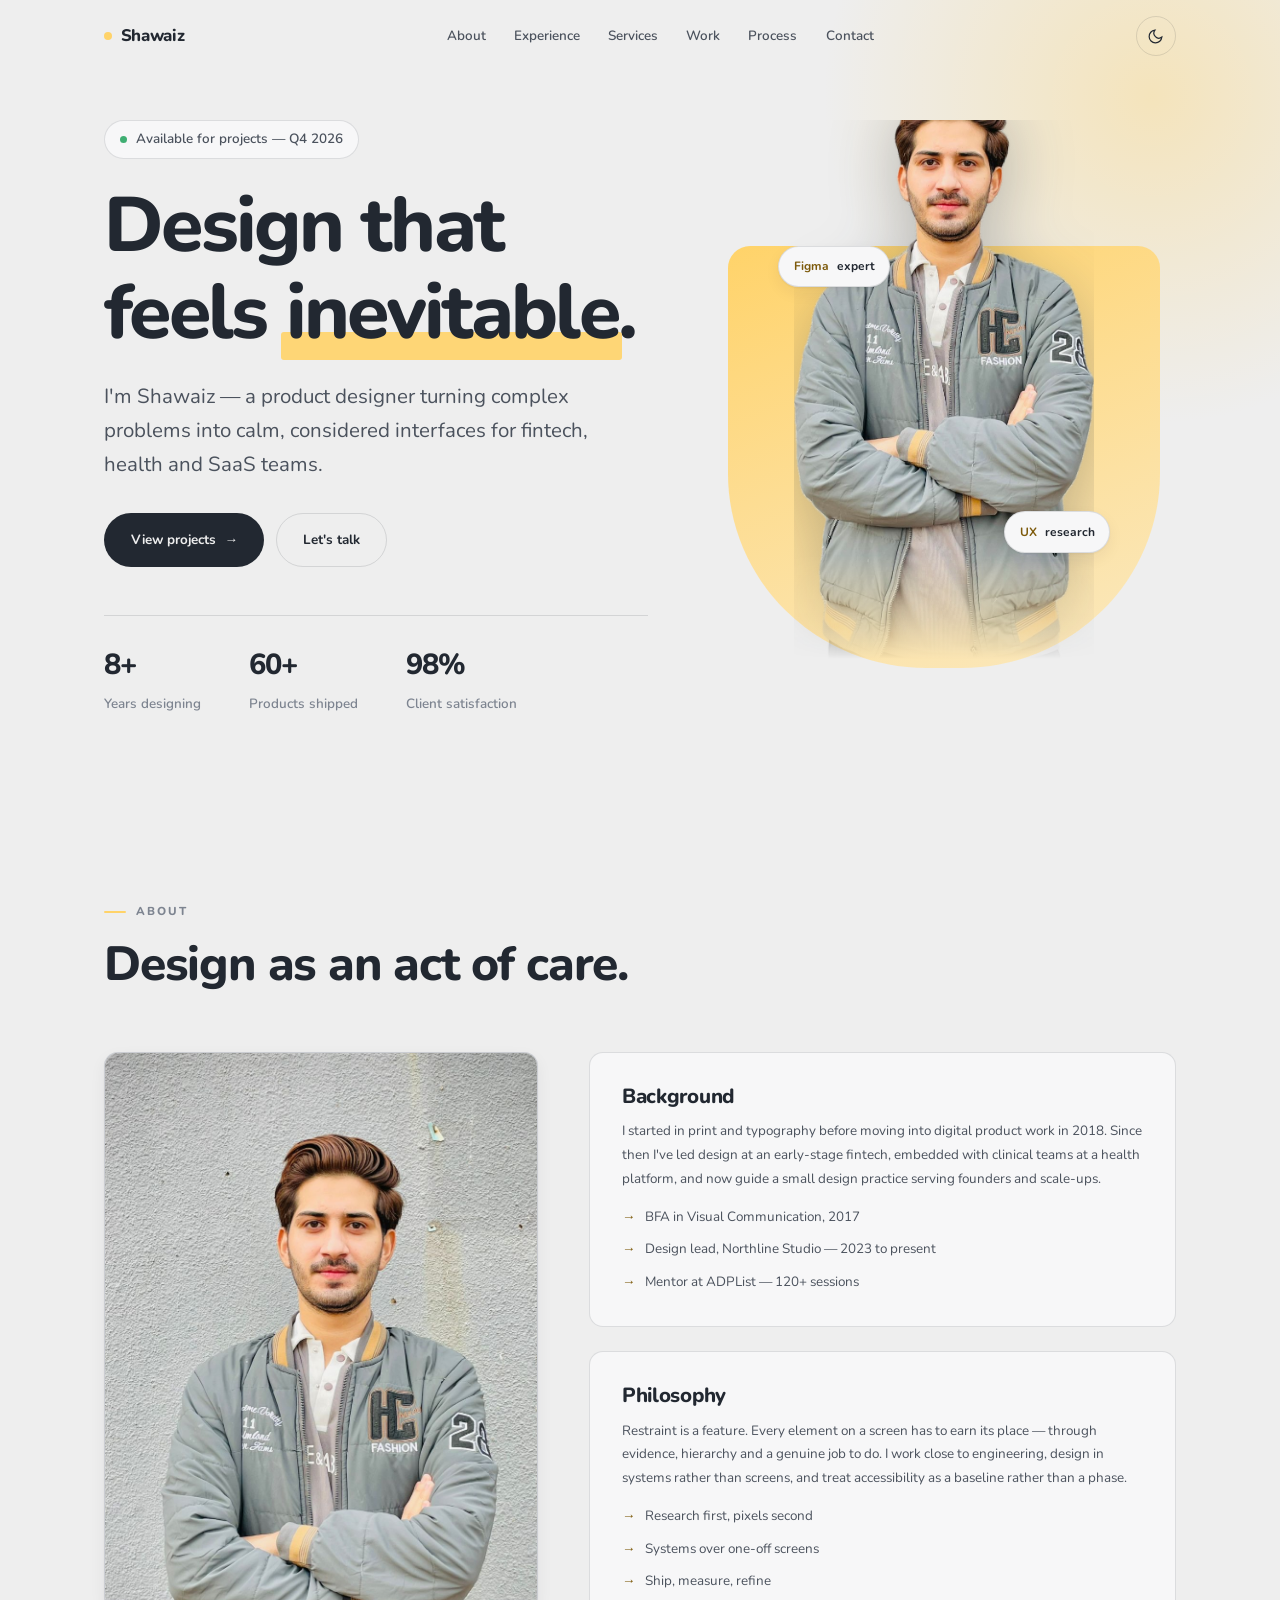
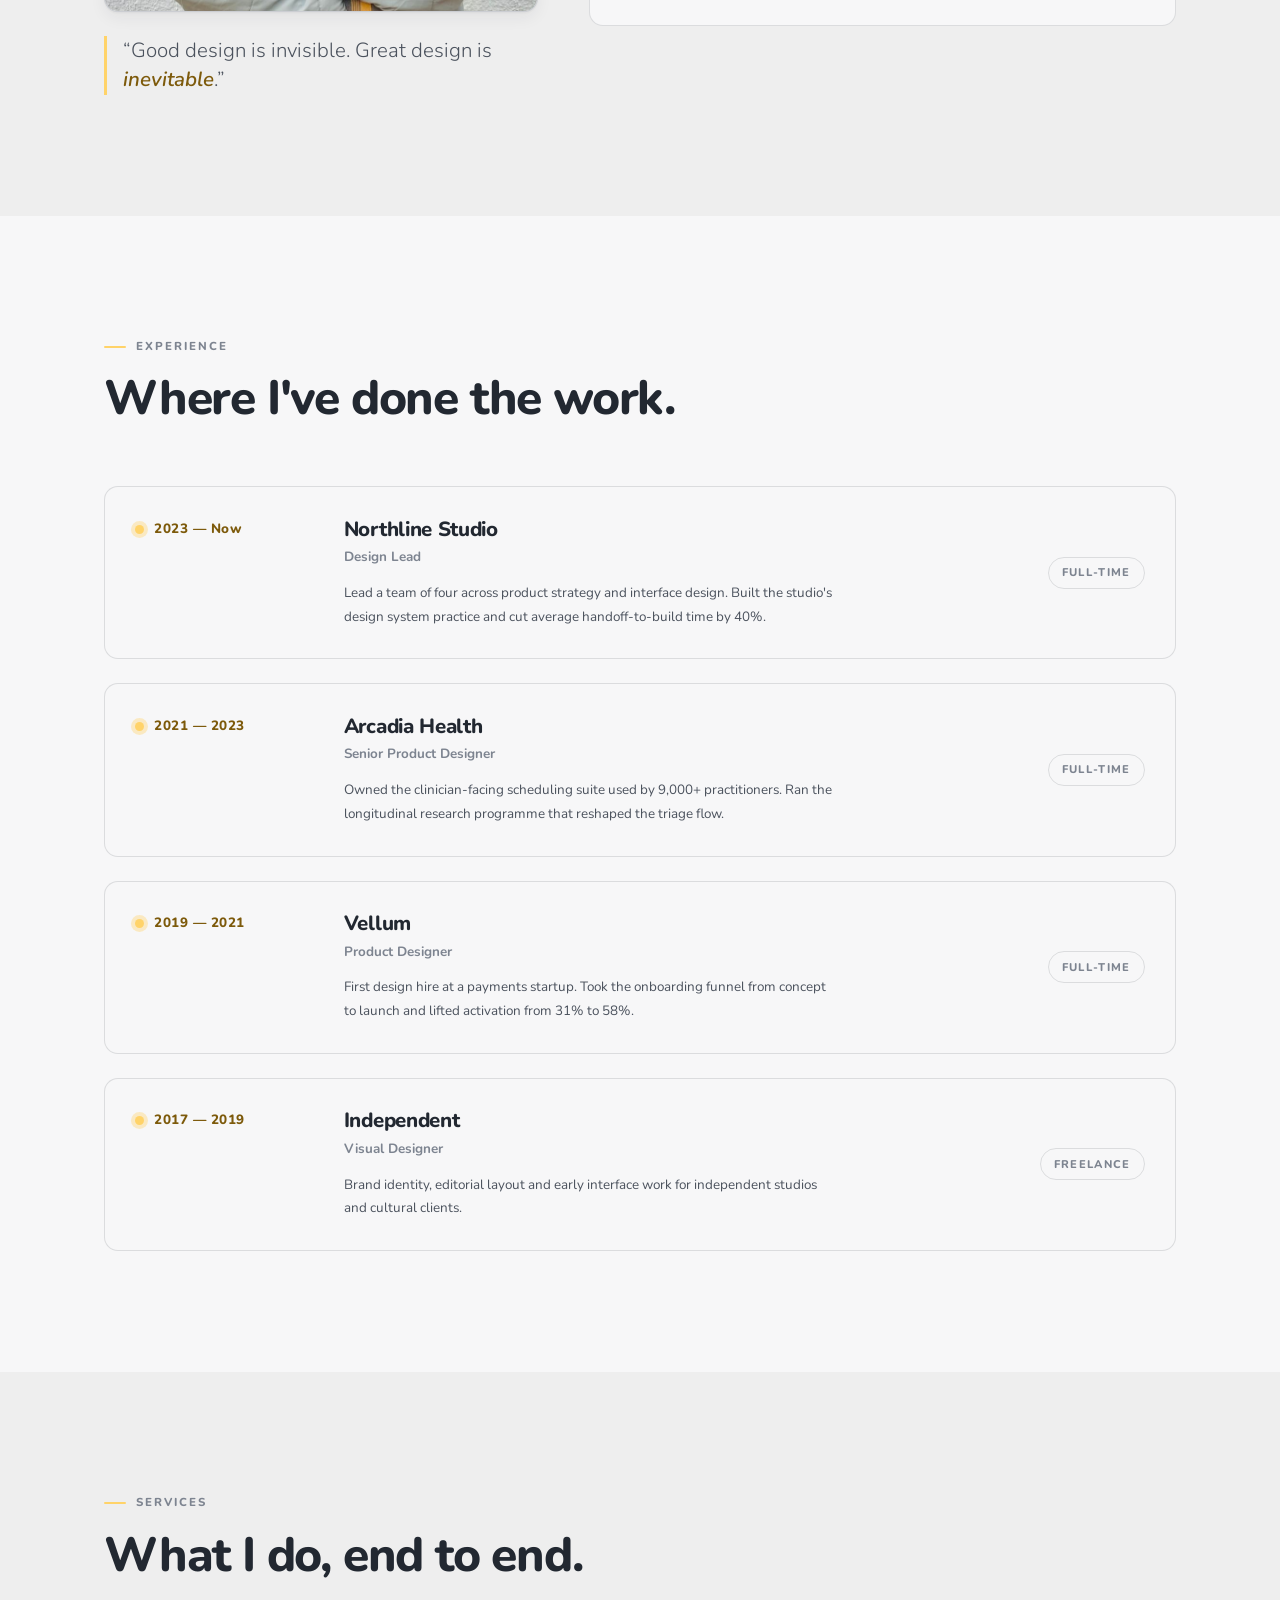
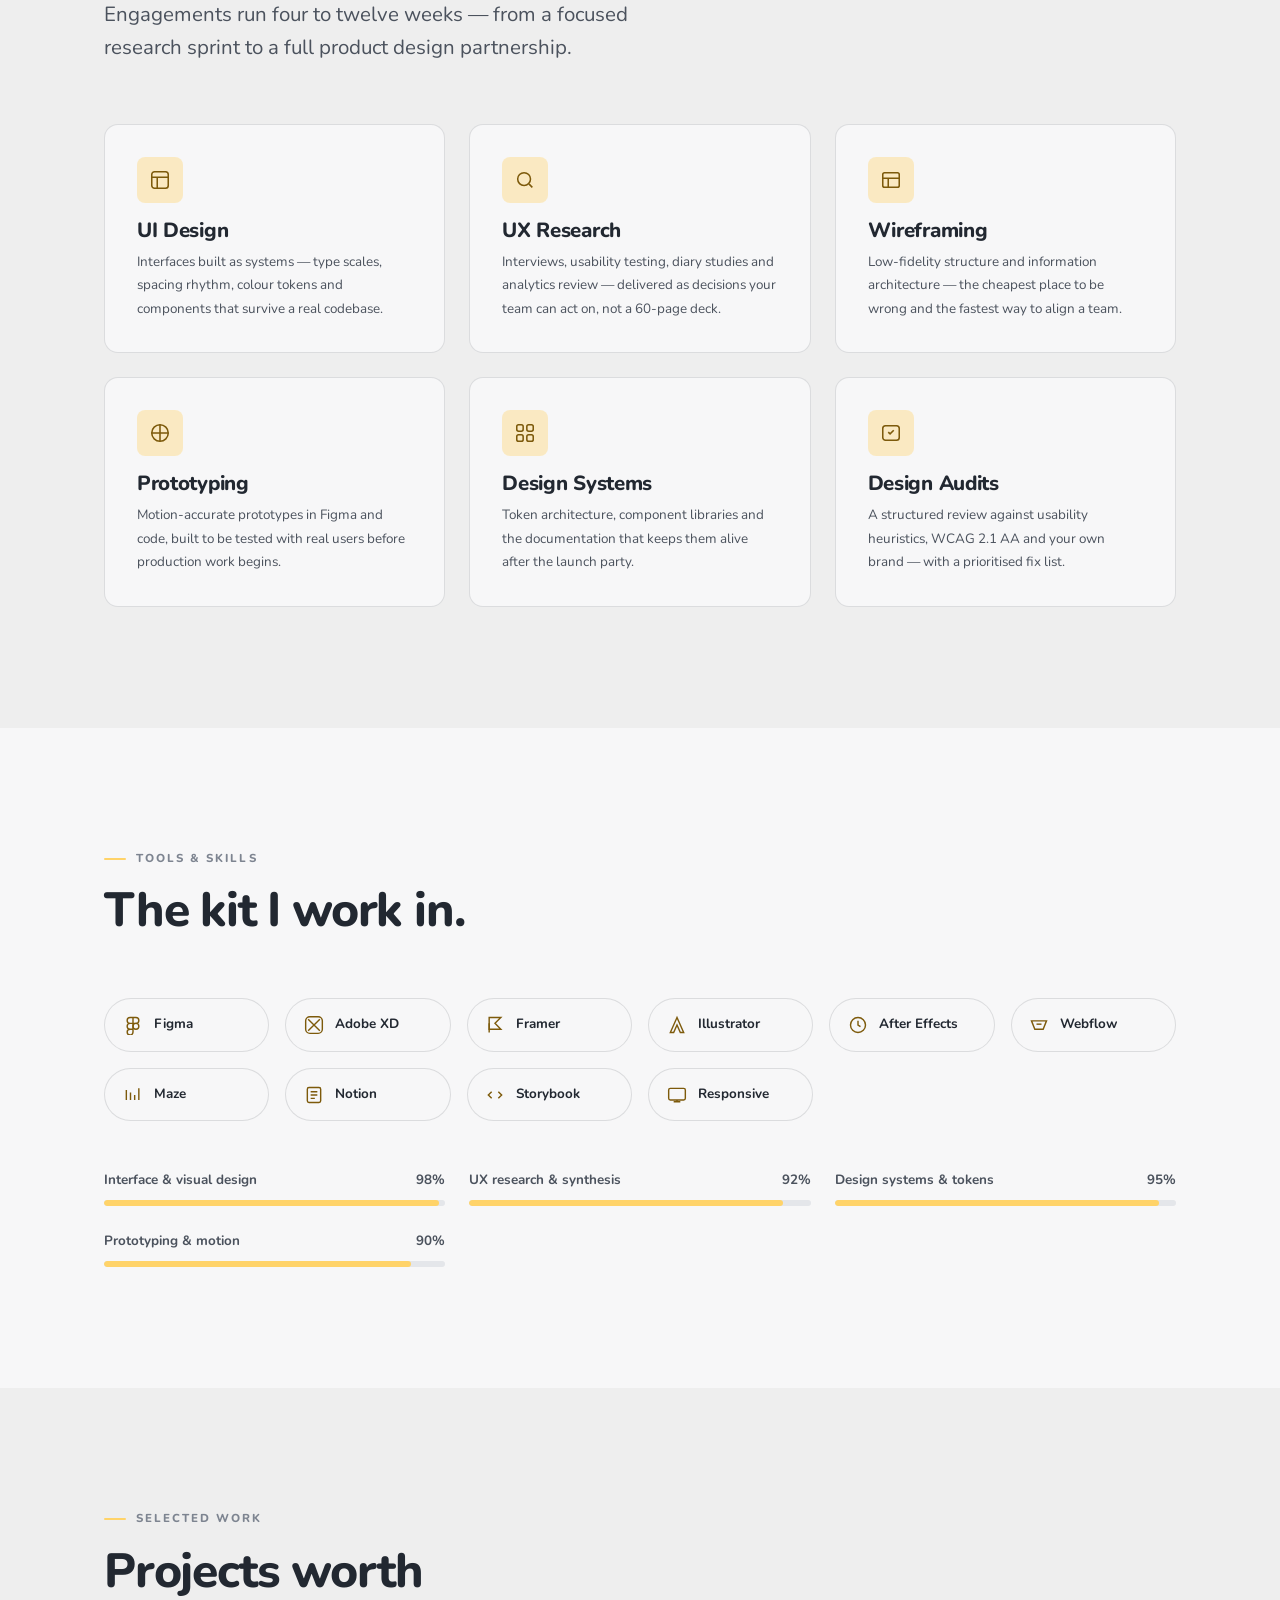
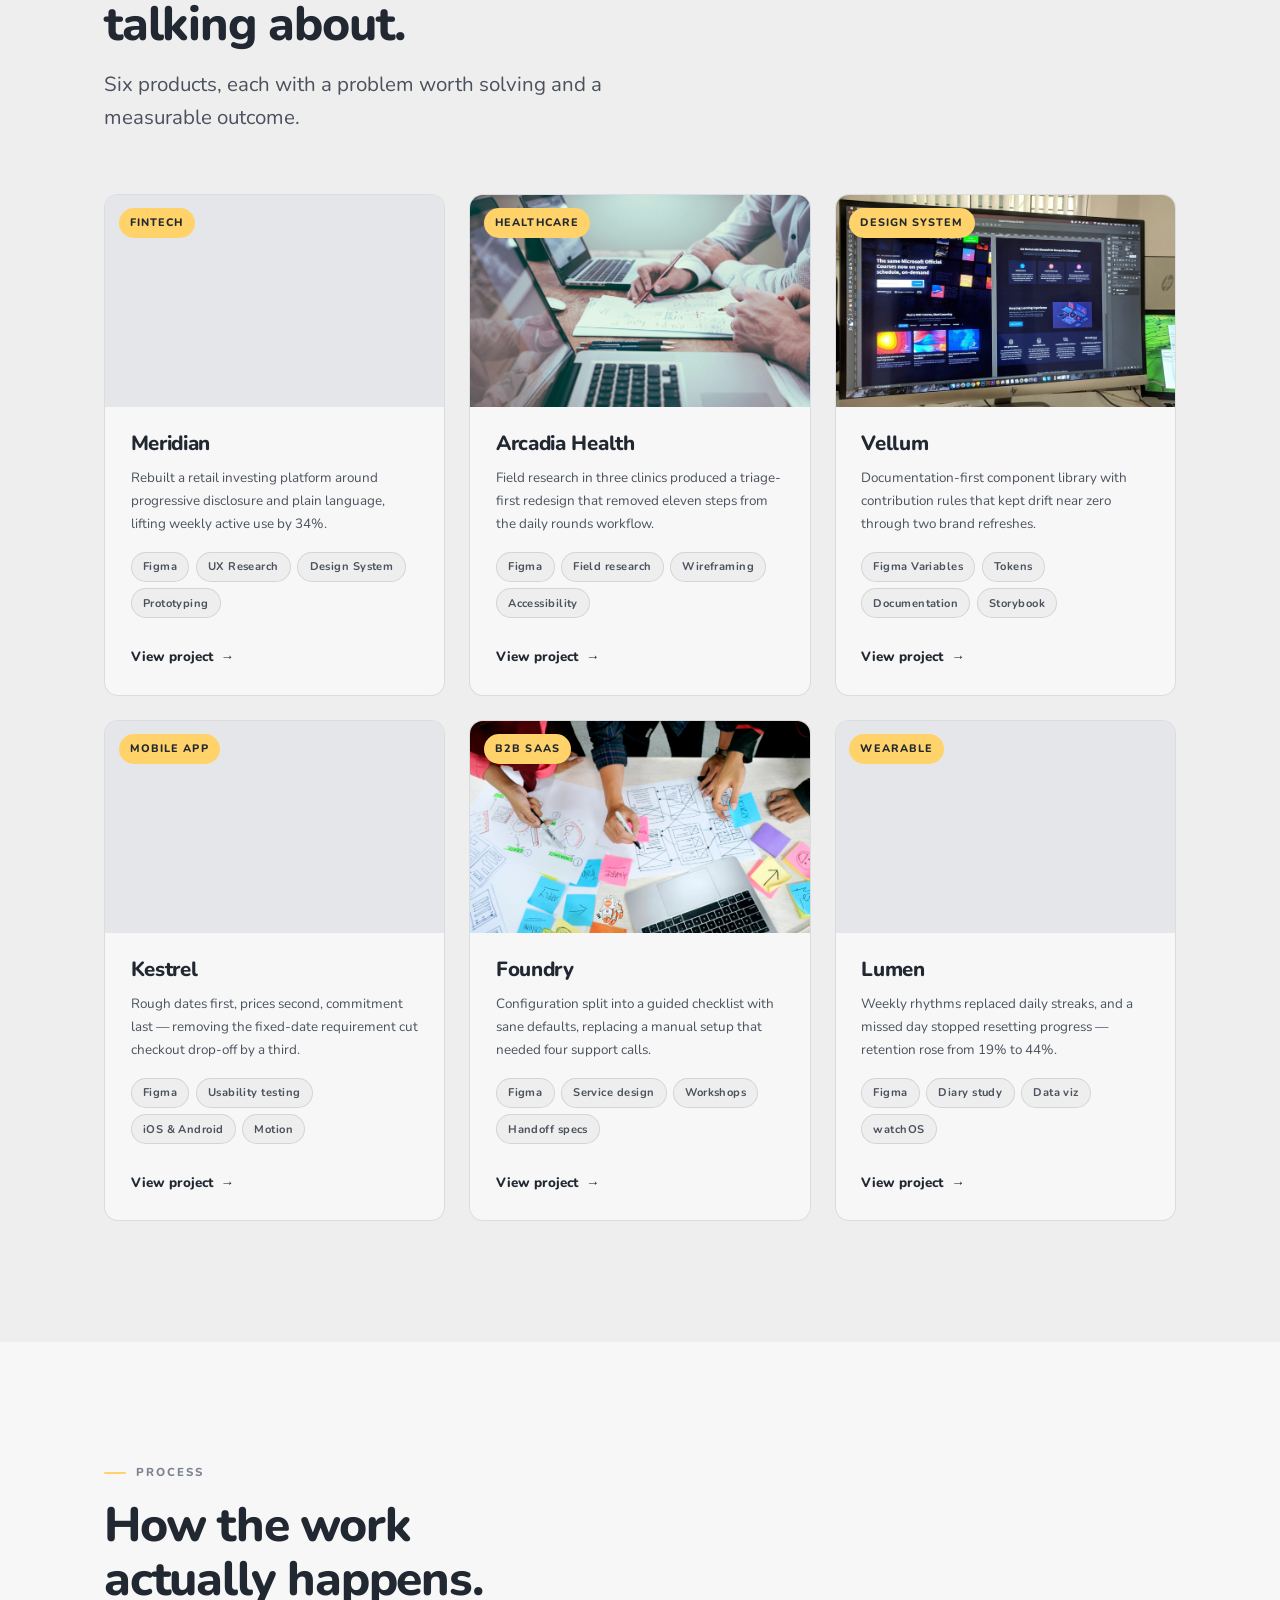
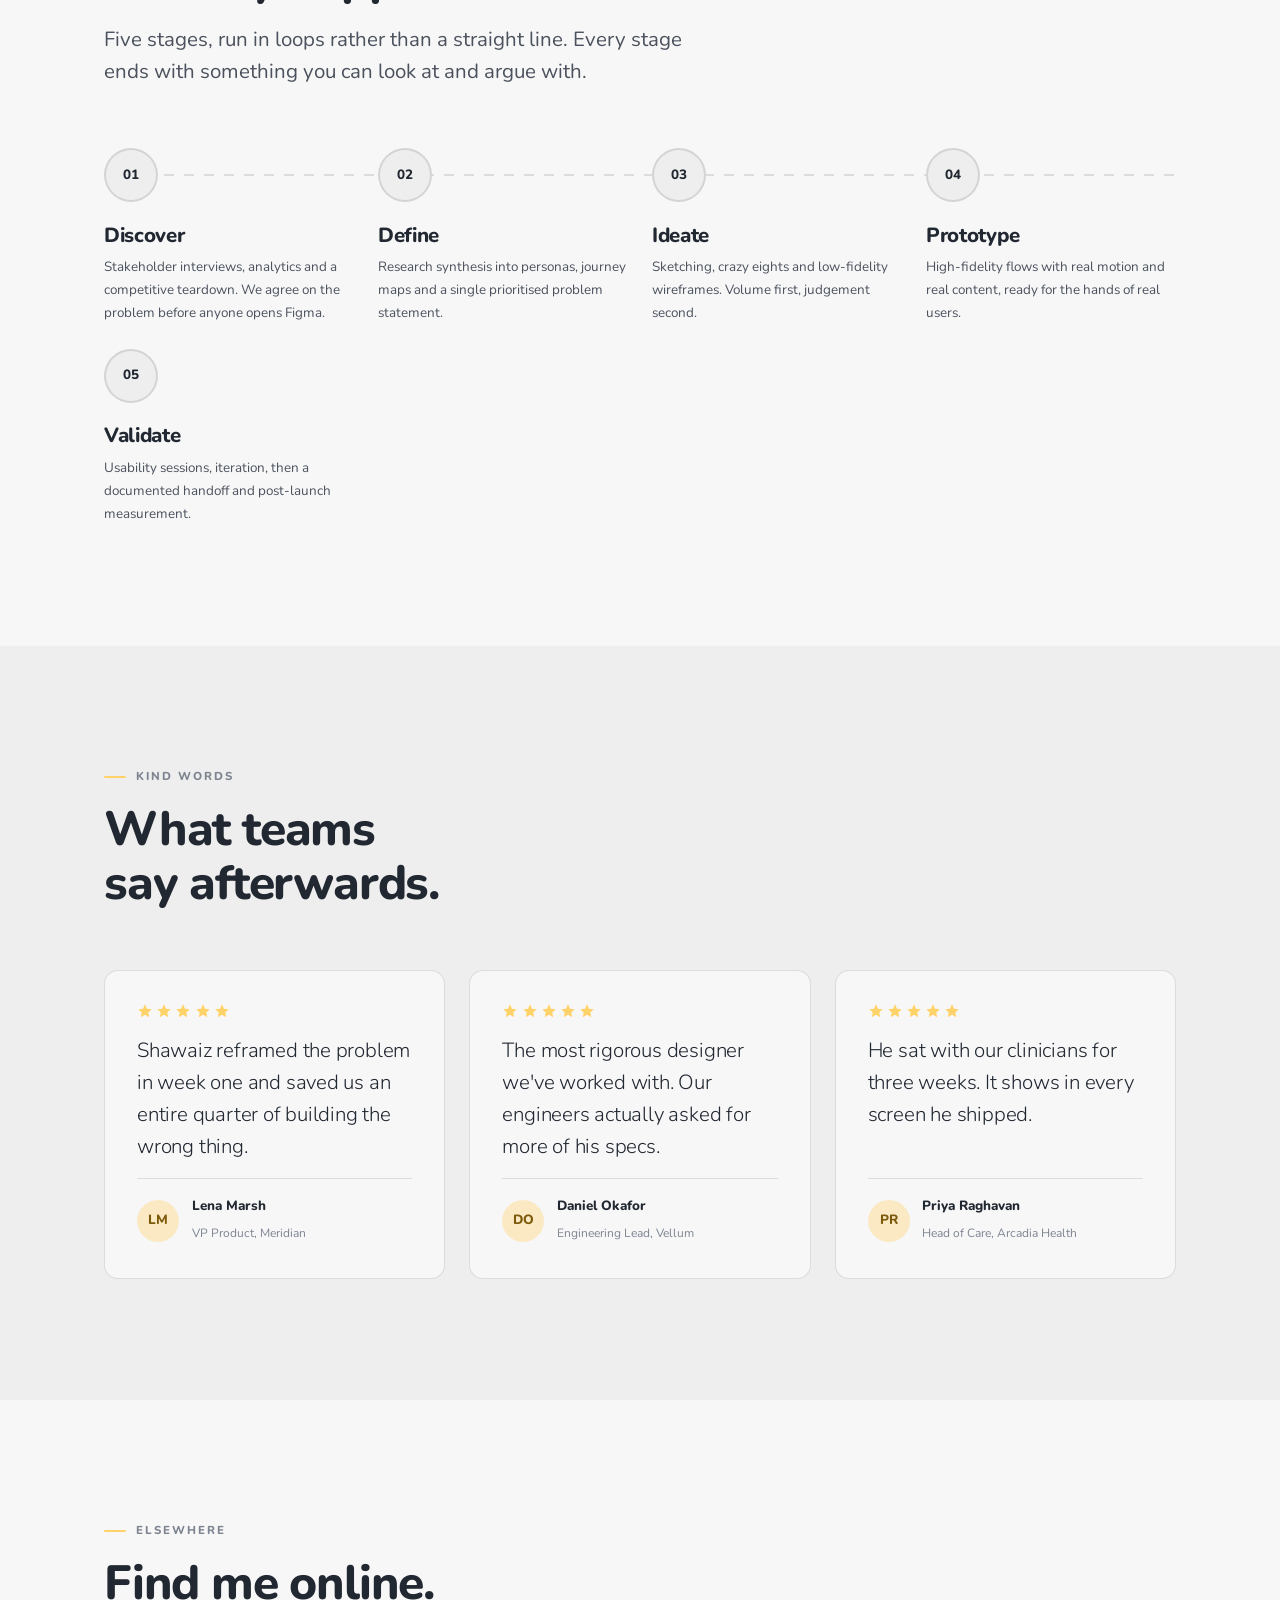
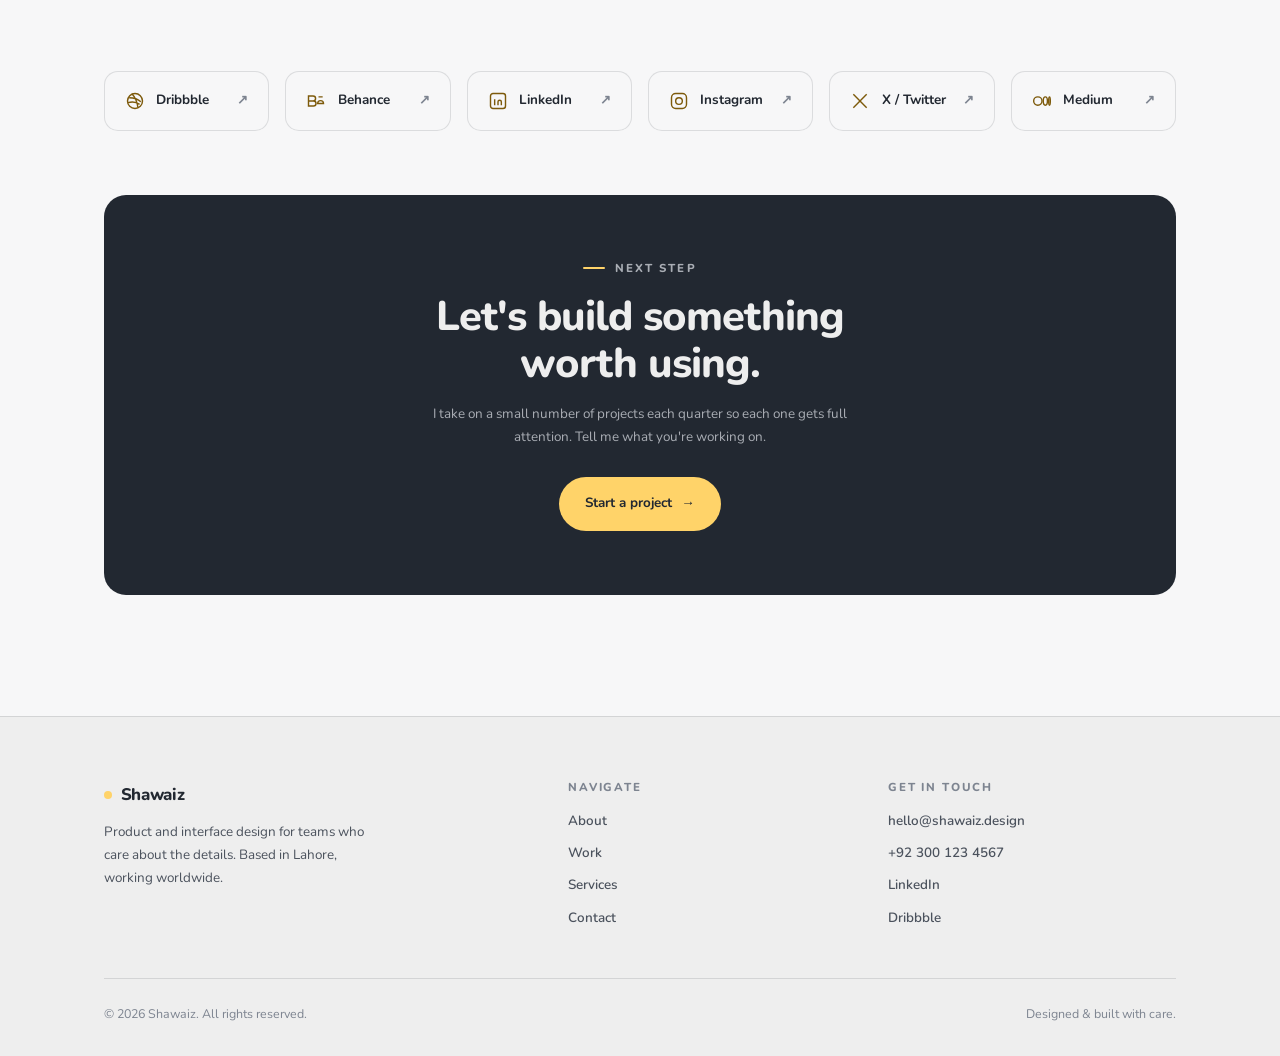
==== index.html @ cca980d0 "Refactor code structure for improved readability and maintainability" ====
<!doctype html>
<html lang="en">
<head>
<title>Shawaiz — Product &amp; UI/UX Designer</title>
<meta name="description" content="Portfolio of Shawaiz, a product designer crafting calm, considered interfaces — UI design, UX research, wireframing and prototyping.">
<meta property="og:type" content="website">
<meta property="og:title" content="Shawaiz — Product &amp; UI/UX Designer">
<meta property="og:description" content="Product designer crafting calm, considered interfaces.">
<meta charset="utf-8">
<meta name="viewport" content="width=device-width, initial-scale=1">
<meta name="color-scheme" content="light dark">
<link rel="icon" href="data:image/svg+xml,%3Csvg xmlns='http://www.w3.org/2000/svg' viewBox='0 0 32 32'%3E%3Crect width='32' height='32' rx='7' fill='%23222831'/%3E%3Ccircle cx='16' cy='16' r='6' fill='%23FFD369'/%3E%3C/svg%3E">
<link rel="preconnect" href="https://fonts.googleapis.com">
<link rel="preconnect" href="https://fonts.gstatic.com" crossorigin>
<link href="https://fonts.googleapis.com/css2?family=Nunito:ital,wght@0,300..900;1,300..900&display=swap" rel="stylesheet">
<link rel="stylesheet" href="styles.css">
</head>
<body>

<a class="skip" href="#main">Skip to content</a>

<header class="nav">
  <a class="brand" href="index.html"><span class="dot"></span> Shawaiz</a>
  <nav aria-label="Primary">
    <ul class="nav-links">
      <li><a href="index.html#about">About</a></li>
      <li><a href="index.html#experience">Experience</a></li>
      <li><a href="index.html#services">Services</a></li>
      <li><a href="index.html#work">Work</a></li>
      <li><a href="index.html#process">Process</a></li>
      <li><a href="contact.html">Contact</a></li>
    </ul>
  </nav>
  <div class="nav-actions">
    <button class="icon-btn" data-theme-toggle aria-label="Toggle colour theme">
      <svg width="17" height="17" viewBox="0 0 24 24" fill="none" stroke="currentColor" stroke-width="1.7" aria-hidden="true"><path d="M21 12.8A9 9 0 1 1 11.2 3a7 7 0 0 0 9.8 9.8Z"/></svg>
    </button>
    <button class="icon-btn nav-toggle" data-nav-toggle aria-label="Toggle menu" aria-expanded="false">
      <svg width="17" height="17" viewBox="0 0 24 24" fill="none" stroke="currentColor" stroke-width="1.7" aria-hidden="true"><path d="M4 8h16M4 16h16"/></svg>
    </button>
  </div>
</header>

<main id="main">

<!-- ================= HERO ================= -->
<section class="hero">
  <div class="wrap hero-grid">
    <div>
      <span class="chip" data-reveal><span class="pulse"></span> Available for projects — Q4 2026</span>
      <h1 data-reveal data-delay="70">Design that feels <span class="mark">inevitable</span>.</h1>
      <p class="hero-lead" data-reveal data-delay="140">I'm Shawaiz — a product designer turning complex problems into calm, considered interfaces for fintech, health and SaaS teams.</p>
      <div class="hero-cta" data-reveal data-delay="210">
        <a class="btn" href="#work">View projects <span class="arw">&rarr;</span></a>
        <a class="btn btn--ghost" href="contact.html">Let's talk</a>
      </div>
      <div class="hero-stats" data-reveal data-delay="280">
        <div><b>8+</b><span>Years designing</span></div>
        <div><b>60+</b><span>Products shipped</span></div>
        <div><b>98%</b><span>Client satisfaction</span></div>
      </div>
    </div>

    <figure class="hero-figure" data-reveal data-delay="120">
      <span class="float float--1"><b>Figma</b> expert</span>
      <span class="float float--2"><b>UX</b> research</span>
      <img src="assets/portrait-cutout.png" alt="Shawaiz, product designer" width="703" height="1350" fetchpriority="high">
    </figure>
  </div>
</section>

<!-- ================= ABOUT ================= -->
<section class="section" id="about">
  <div class="wrap">
    <div class="head" data-reveal>
      <span class="eyebrow">About</span>
      <h2>Design as an act of care.</h2>
    </div>
    <div class="about-grid">
      <figure class="about-photo" data-reveal>
        <img src="assets/portrait.jpg" alt="Shawaiz in the studio" width="900" height="1600" loading="lazy" decoding="async">
        <figcaption>“Good design is invisible. Great design is <em>inevitable</em>.”</figcaption>
      </figure>
      <div class="about-cards">
        <article class="about-card" data-reveal data-delay="80">
          <h3>Background</h3>
          <p>I started in print and typography before moving into digital product work in 2018. Since then I've led design at an early-stage fintech, embedded with clinical teams at a health platform, and now guide a small design practice serving founders and scale-ups.</p>
          <ul class="tick">
            <li>BFA in Visual Communication, 2017</li>
            <li>Design lead, Northline Studio — 2023 to present</li>
            <li>Mentor at ADPList — 120+ sessions</li>
          </ul>
        </article>
        <article class="about-card" data-reveal data-delay="160">
          <h3>Philosophy</h3>
          <p>Restraint is a feature. Every element on a screen has to earn its place — through evidence, hierarchy and a genuine job to do. I work close to engineering, design in systems rather than screens, and treat accessibility as a baseline rather than a phase.</p>
          <ul class="tick">
            <li>Research first, pixels second</li>
            <li>Systems over one-off screens</li>
            <li>Ship, measure, refine</li>
          </ul>
        </article>
      </div>
    </div>
  </div>
</section>

<!-- ================= EXPERIENCE ================= -->
<section class="section section--tint" id="experience">
  <div class="wrap">
    <div class="head" data-reveal>
      <span class="eyebrow">Experience</span>
      <h2>Where I've done the work.</h2>
    </div>
    <div class="xp">
      <article class="xp-item" data-reveal>
        <div class="xp-year">2023 — Now</div>
        <div class="xp-body">
          <h3>Northline Studio</h3>
          <span class="xp-role">Design Lead</span>
          <p>Lead a team of four across product strategy and interface design. Built the studio's design system practice and cut average handoff-to-build time by 40%.</p>
        </div>
        <div class="xp-tag">Full-time</div>
      </article>
      <article class="xp-item" data-reveal data-delay="70">
        <div class="xp-year">2021 — 2023</div>
        <div class="xp-body">
          <h3>Arcadia Health</h3>
          <span class="xp-role">Senior Product Designer</span>
          <p>Owned the clinician-facing scheduling suite used by 9,000+ practitioners. Ran the longitudinal research programme that reshaped the triage flow.</p>
        </div>
        <div class="xp-tag">Full-time</div>
      </article>
      <article class="xp-item" data-reveal data-delay="140">
        <div class="xp-year">2019 — 2021</div>
        <div class="xp-body">
          <h3>Vellum</h3>
          <span class="xp-role">Product Designer</span>
          <p>First design hire at a payments startup. Took the onboarding funnel from concept to launch and lifted activation from 31% to 58%.</p>
        </div>
        <div class="xp-tag">Full-time</div>
      </article>
      <article class="xp-item" data-reveal data-delay="210">
        <div class="xp-year">2017 — 2019</div>
        <div class="xp-body">
          <h3>Independent</h3>
          <span class="xp-role">Visual Designer</span>
          <p>Brand identity, editorial layout and early interface work for independent studios and cultural clients.</p>
        </div>
        <div class="xp-tag">Freelance</div>
      </article>
    </div>
  </div>
</section>

<!-- ================= SERVICES ================= -->
<section class="section" id="services">
  <div class="wrap">
    <div class="head" data-reveal>
      <span class="eyebrow">Services</span>
      <h2>What I do, end to end.</h2>
      <p>Engagements run four to twelve weeks — from a focused research sprint to a full product design partnership.</p>
    </div>
    <div class="grid-cards">
      <article class="svc" data-reveal>
        <div class="svc-icon"><svg viewBox="0 0 24 24" fill="none" stroke="currentColor" stroke-width="1.7"><rect x="3" y="3" width="18" height="18" rx="3"/><path d="M3 9h18M9 9v12"/></svg></div>
        <h3>UI Design</h3>
        <p>Interfaces built as systems — type scales, spacing rhythm, colour tokens and components that survive a real codebase.</p>
      </article>
      <article class="svc" data-reveal data-delay="60">
        <div class="svc-icon"><svg viewBox="0 0 24 24" fill="none" stroke="currentColor" stroke-width="1.7"><circle cx="11" cy="11" r="7"/><path d="m20 20-3.5-3.5"/></svg></div>
        <h3>UX Research</h3>
        <p>Interviews, usability testing, diary studies and analytics review — delivered as decisions your team can act on, not a 60-page deck.</p>
      </article>
      <article class="svc" data-reveal data-delay="120">
        <div class="svc-icon"><svg viewBox="0 0 24 24" fill="none" stroke="currentColor" stroke-width="1.7"><rect x="3" y="4" width="18" height="16" rx="2"/><path d="M3 10h18M9 10v10"/></svg></div>
        <h3>Wireframing</h3>
        <p>Low-fidelity structure and information architecture — the cheapest place to be wrong and the fastest way to align a team.</p>
      </article>
      <article class="svc" data-reveal data-delay="180">
        <div class="svc-icon"><svg viewBox="0 0 24 24" fill="none" stroke="currentColor" stroke-width="1.7"><path d="M12 3v18M3 12h18"/><circle cx="12" cy="12" r="9"/></svg></div>
        <h3>Prototyping</h3>
        <p>Motion-accurate prototypes in Figma and code, built to be tested with real users before production work begins.</p>
      </article>
      <article class="svc" data-reveal data-delay="240">
        <div class="svc-icon"><svg viewBox="0 0 24 24" fill="none" stroke="currentColor" stroke-width="1.7"><rect x="3" y="3" width="7" height="7" rx="2"/><rect x="14" y="3" width="7" height="7" rx="2"/><rect x="3" y="14" width="7" height="7" rx="2"/><rect x="14" y="14" width="7" height="7" rx="2"/></svg></div>
        <h3>Design Systems</h3>
        <p>Token architecture, component libraries and the documentation that keeps them alive after the launch party.</p>
      </article>
      <article class="svc" data-reveal data-delay="300">
        <div class="svc-icon"><svg viewBox="0 0 24 24" fill="none" stroke="currentColor" stroke-width="1.7"><path d="M9 11l2 2 4-4"/><rect x="3" y="4" width="18" height="16" rx="3"/></svg></div>
        <h3>Design Audits</h3>
        <p>A structured review against usability heuristics, WCAG 2.1 AA and your own brand — with a prioritised fix list.</p>
      </article>
    </div>
  </div>
</section>

<!-- ================= TOOLS ================= -->
<section class="section section--tint" id="tools">
  <div class="wrap">
    <div class="head" data-reveal>
      <span class="eyebrow">Tools &amp; skills</span>
      <h2>The kit I work in.</h2>
    </div>
    <div class="tools" data-reveal>
      <div class="tool"><svg viewBox="0 0 24 24" fill="none" stroke="currentColor" stroke-width="1.7"><path d="M12 3H8.5a3.5 3.5 0 0 0 0 7H12zM12 3h3.5a3.5 3.5 0 0 1 0 7H12zM12 10H8.5a3.5 3.5 0 0 0 0 7H12zM12 10v7m0 0H8.5a3.5 3.5 0 1 0 3.5 3.5z"/><circle cx="15.5" cy="13.5" r="3.5"/></svg> Figma</div>
      <div class="tool"><svg viewBox="0 0 24 24" fill="none" stroke="currentColor" stroke-width="1.7"><path d="m5 5 14 14M19 5 5 19"/><rect x="2" y="2" width="20" height="20" rx="5"/></svg> Adobe XD</div>
      <div class="tool"><svg viewBox="0 0 24 24" fill="none" stroke="currentColor" stroke-width="1.7"><path d="M5 3h14l-7 7 7 7H5z"/><path d="M5 10v11"/></svg> Framer</div>
      <div class="tool"><svg viewBox="0 0 24 24" fill="none" stroke="currentColor" stroke-width="1.7"><path d="M12 3 4 21h4l4-9 4 9h4z"/></svg> Illustrator</div>
      <div class="tool"><svg viewBox="0 0 24 24" fill="none" stroke="currentColor" stroke-width="1.7"><circle cx="12" cy="12" r="9"/><path d="M12 7v5l3 2"/></svg> After Effects</div>
      <div class="tool"><svg viewBox="0 0 24 24" fill="none" stroke="currentColor" stroke-width="1.7"><path d="M3 7h18l-4 10H7z"/><path d="M9 11h6"/></svg> Webflow</div>
      <div class="tool"><svg viewBox="0 0 24 24" fill="none" stroke="currentColor" stroke-width="1.7"><path d="M4 18V6m5 12V9m5 9v-6m5 6V4"/></svg> Maze</div>
      <div class="tool"><svg viewBox="0 0 24 24" fill="none" stroke="currentColor" stroke-width="1.7"><rect x="4" y="3" width="16" height="18" rx="2"/><path d="M8 8h8M8 12h8M8 16h5"/></svg> Notion</div>
      <div class="tool"><svg viewBox="0 0 24 24" fill="none" stroke="currentColor" stroke-width="1.7"><path d="m8 8-4 4 4 4M16 8l4 4-4 4"/></svg> Storybook</div>
      <div class="tool"><svg viewBox="0 0 24 24" fill="none" stroke="currentColor" stroke-width="1.7"><rect x="2" y="4" width="20" height="14" rx="2"/><path d="M8 20h8M12 18v2"/></svg> Responsive</div>
    </div>

    <div class="skills" data-reveal>
      <div><div class="bar-top"><span>Interface &amp; visual design</span><span>98%</span></div><div class="bar-track"><div class="bar-fill" data-level="98"></div></div></div>
      <div><div class="bar-top"><span>UX research &amp; synthesis</span><span>92%</span></div><div class="bar-track"><div class="bar-fill" data-level="92"></div></div></div>
      <div><div class="bar-top"><span>Design systems &amp; tokens</span><span>95%</span></div><div class="bar-track"><div class="bar-fill" data-level="95"></div></div></div>
      <div><div class="bar-top"><span>Prototyping &amp; motion</span><span>90%</span></div><div class="bar-track"><div class="bar-fill" data-level="90"></div></div></div>
    </div>
  </div>
</section>

<!-- ================= PROJECTS ================= -->
<section class="section" id="work">
  <div class="wrap">
    <div class="head" data-reveal>
      <span class="eyebrow">Selected work</span>
      <h2>Projects worth talking about.</h2>
      <p>Six products, each with a problem worth solving and a measurable outcome.</p>
    </div>
    <div class="proj-grid" data-projects></div>
  </div>
</section>

<!-- ================= PROCESS ================= -->
<section class="section section--tint" id="process">
  <div class="wrap">
    <div class="head" data-reveal>
      <span class="eyebrow">Process</span>
      <h2>How the work actually happens.</h2>
      <p>Five stages, run in loops rather than a straight line. Every stage ends with something you can look at and argue with.</p>
    </div>
    <div class="process">
      <article class="step" data-reveal><div class="step-num">01</div><h3>Discover</h3><p>Stakeholder interviews, analytics and a competitive teardown. We agree on the problem before anyone opens Figma.</p></article>
      <article class="step" data-reveal data-delay="60"><div class="step-num">02</div><h3>Define</h3><p>Research synthesis into personas, journey maps and a single prioritised problem statement.</p></article>
      <article class="step" data-reveal data-delay="120"><div class="step-num">03</div><h3>Ideate</h3><p>Sketching, crazy eights and low-fidelity wireframes. Volume first, judgement second.</p></article>
      <article class="step" data-reveal data-delay="180"><div class="step-num">04</div><h3>Prototype</h3><p>High-fidelity flows with real motion and real content, ready for the hands of real users.</p></article>
      <article class="step" data-reveal data-delay="240"><div class="step-num">05</div><h3>Validate</h3><p>Usability sessions, iteration, then a documented handoff and post-launch measurement.</p></article>
    </div>
  </div>
</section>

<!-- ================= TESTIMONIALS ================= -->
<section class="section" id="testimonials">
  <div class="wrap">
    <div class="head" data-reveal>
      <span class="eyebrow">Kind words</span>
      <h2>What teams say afterwards.</h2>
    </div>
    <div class="quotes">
      <article class="quote" data-reveal>
        <div class="stars" aria-label="Five out of five">
          <svg viewBox="0 0 24 24" fill="currentColor"><path d="m12 2 3 6.5 7 .9-5 4.8 1.2 7L12 17.8 5.8 21.2 7 14.2 2 9.4l7-.9z"/></svg><svg viewBox="0 0 24 24" fill="currentColor"><path d="m12 2 3 6.5 7 .9-5 4.8 1.2 7L12 17.8 5.8 21.2 7 14.2 2 9.4l7-.9z"/></svg><svg viewBox="0 0 24 24" fill="currentColor"><path d="m12 2 3 6.5 7 .9-5 4.8 1.2 7L12 17.8 5.8 21.2 7 14.2 2 9.4l7-.9z"/></svg><svg viewBox="0 0 24 24" fill="currentColor"><path d="m12 2 3 6.5 7 .9-5 4.8 1.2 7L12 17.8 5.8 21.2 7 14.2 2 9.4l7-.9z"/></svg><svg viewBox="0 0 24 24" fill="currentColor"><path d="m12 2 3 6.5 7 .9-5 4.8 1.2 7L12 17.8 5.8 21.2 7 14.2 2 9.4l7-.9z"/></svg>
        </div>
        <blockquote>Shawaiz reframed the problem in week one and saved us an entire quarter of building the wrong thing.</blockquote>
        <div class="who"><span class="ini">LM</span><div><b>Lena Marsh</b><span>VP Product, Meridian</span></div></div>
      </article>
      <article class="quote" data-reveal data-delay="70">
        <div class="stars" aria-label="Five out of five">
          <svg viewBox="0 0 24 24" fill="currentColor"><path d="m12 2 3 6.5 7 .9-5 4.8 1.2 7L12 17.8 5.8 21.2 7 14.2 2 9.4l7-.9z"/></svg><svg viewBox="0 0 24 24" fill="currentColor"><path d="m12 2 3 6.5 7 .9-5 4.8 1.2 7L12 17.8 5.8 21.2 7 14.2 2 9.4l7-.9z"/></svg><svg viewBox="0 0 24 24" fill="currentColor"><path d="m12 2 3 6.5 7 .9-5 4.8 1.2 7L12 17.8 5.8 21.2 7 14.2 2 9.4l7-.9z"/></svg><svg viewBox="0 0 24 24" fill="currentColor"><path d="m12 2 3 6.5 7 .9-5 4.8 1.2 7L12 17.8 5.8 21.2 7 14.2 2 9.4l7-.9z"/></svg><svg viewBox="0 0 24 24" fill="currentColor"><path d="m12 2 3 6.5 7 .9-5 4.8 1.2 7L12 17.8 5.8 21.2 7 14.2 2 9.4l7-.9z"/></svg>
        </div>
        <blockquote>The most rigorous designer we've worked with. Our engineers actually asked for more of his specs.</blockquote>
        <div class="who"><span class="ini">DO</span><div><b>Daniel Okafor</b><span>Engineering Lead, Vellum</span></div></div>
      </article>
      <article class="quote" data-reveal data-delay="140">
        <div class="stars" aria-label="Five out of five">
          <svg viewBox="0 0 24 24" fill="currentColor"><path d="m12 2 3 6.5 7 .9-5 4.8 1.2 7L12 17.8 5.8 21.2 7 14.2 2 9.4l7-.9z"/></svg><svg viewBox="0 0 24 24" fill="currentColor"><path d="m12 2 3 6.5 7 .9-5 4.8 1.2 7L12 17.8 5.8 21.2 7 14.2 2 9.4l7-.9z"/></svg><svg viewBox="0 0 24 24" fill="currentColor"><path d="m12 2 3 6.5 7 .9-5 4.8 1.2 7L12 17.8 5.8 21.2 7 14.2 2 9.4l7-.9z"/></svg><svg viewBox="0 0 24 24" fill="currentColor"><path d="m12 2 3 6.5 7 .9-5 4.8 1.2 7L12 17.8 5.8 21.2 7 14.2 2 9.4l7-.9z"/></svg><svg viewBox="0 0 24 24" fill="currentColor"><path d="m12 2 3 6.5 7 .9-5 4.8 1.2 7L12 17.8 5.8 21.2 7 14.2 2 9.4l7-.9z"/></svg>
        </div>
        <blockquote>He sat with our clinicians for three weeks. It shows in every screen he shipped.</blockquote>
        <div class="who"><span class="ini">PR</span><div><b>Priya Raghavan</b><span>Head of Care, Arcadia Health</span></div></div>
      </article>
    </div>
  </div>
</section>

<!-- ================= SOCIAL + CTA ================= -->
<section class="section section--tint">
  <div class="wrap">
    <div class="head" data-reveal>
      <span class="eyebrow">Elsewhere</span>
      <h2>Find me online.</h2>
    </div>
    <div class="socials" data-reveal>
      <a class="social" href="https://dribbble.com/" target="_blank" rel="noopener">
        <svg viewBox="0 0 24 24" fill="none" stroke="currentColor" stroke-width="1.7"><circle cx="12" cy="12" r="9"/><path d="M5 8c5 0 10 1 14 5M8.5 3.5C12 7 14.5 12 15.5 20M3.5 14c5-1.5 10-1 14 2"/></svg>
        <span>Dribbble</span><span class="arw">&#8599;</span></a>
      <a class="social" href="https://www.behance.net/" target="_blank" rel="noopener">
        <svg viewBox="0 0 24 24" fill="none" stroke="currentColor" stroke-width="1.7"><path d="M3 6h5.5a3 3 0 0 1 0 6H3zm0 6h6a3 3 0 0 1 0 6H3zM14 15h7a3.5 3.5 0 1 0-7 0zM15 7h5"/></svg>
        <span>Behance</span><span class="arw">&#8599;</span></a>
      <a class="social" href="https://www.linkedin.com/" target="_blank" rel="noopener">
        <svg viewBox="0 0 24 24" fill="none" stroke="currentColor" stroke-width="1.7"><rect x="3" y="3" width="18" height="18" rx="3"/><path d="M8 10v7M8 7v.01M12 17v-4a2 2 0 0 1 4 0v4"/></svg>
        <span>LinkedIn</span><span class="arw">&#8599;</span></a>
      <a class="social" href="https://www.instagram.com/" target="_blank" rel="noopener">
        <svg viewBox="0 0 24 24" fill="none" stroke="currentColor" stroke-width="1.7"><rect x="3" y="3" width="18" height="18" rx="5"/><circle cx="12" cy="12" r="4"/><path d="M17.5 6.5v.01"/></svg>
        <span>Instagram</span><span class="arw">&#8599;</span></a>
      <a class="social" href="https://x.com/" target="_blank" rel="noopener">
        <svg viewBox="0 0 24 24" fill="none" stroke="currentColor" stroke-width="1.7"><path d="m4 4 16 16M20 4 4 20"/></svg>
        <span>X / Twitter</span><span class="arw">&#8599;</span></a>
      <a class="social" href="https://medium.com/" target="_blank" rel="noopener">
        <svg viewBox="0 0 24 24" fill="none" stroke="currentColor" stroke-width="1.7"><circle cx="7" cy="12" r="5"/><ellipse cx="16" cy="12" rx="2.5" ry="5"/><ellipse cx="21" cy="12" rx="1" ry="5"/></svg>
        <span>Medium</span><span class="arw">&#8599;</span></a>
    </div>

    <div style="margin-top:var(--sp-7)" data-reveal>
      <div class="band">
        <span class="eyebrow" style="color:#a9adb4">Next step</span>
        <h2>Let's build something worth using.</h2>
        <p>I take on a small number of projects each quarter so each one gets full attention. Tell me what you're working on.</p>
        <a class="btn" href="contact.html">Start a project <span class="arw">&rarr;</span></a>
      </div>
    </div>
  </div>
</section>

</main>

<footer class="footer">
  <div class="wrap">
    <div class="footer-top">
      <div class="footer-brand">
        <a class="brand" href="index.html"><span class="dot"></span> Shawaiz</a>
        <p>Product and interface design for teams who care about the details. Based in Lahore, working worldwide.</p>
      </div>
      <div>
        <h4>Navigate</h4>
        <ul>
          <li><a href="index.html#about">About</a></li>
          <li><a href="index.html#work">Work</a></li>
          <li><a href="index.html#services">Services</a></li>
          <li><a href="contact.html">Contact</a></li>
        </ul>
      </div>
      <div>
        <h4>Get in touch</h4>
        <ul>
          <li><a href="mailto:hello@shawaiz.design">hello@shawaiz.design</a></li>
          <li><a href="tel:+923001234567">+92 300 123 4567</a></li>
          <li><a href="https://www.linkedin.com/" target="_blank" rel="noopener">LinkedIn</a></li>
          <li><a href="https://dribbble.com/" target="_blank" rel="noopener">Dribbble</a></li>
        </ul>
      </div>
    </div>
    <div class="footer-bottom">
      <span>© <span data-year></span> Shawaiz. All rights reserved.</span>
      <span>Designed &amp; built with care.</span>
    </div>
  </div>
</footer>

<script src="main.js"></script>
</body>
</html>
---- styles.css ----
/* ============================================================
   Shawaiz — Portfolio
   Palette: #222831 · #393E46 · #FFD369 · #EEEEEE
   ============================================================ */

:root{
  --bg:#eeeeee;
  --surface:#f7f7f8;
  --surface-2:#e4e6ea;
  --ink:#222831;
  --ink-2:#4b525d;
  --ink-3:#7d8490;
  --line:rgba(34,40,49,.13);
  --line-2:rgba(34,40,49,.07);
  --amber:#ffd369;
  --accent:#7d5a0b;            /* amber, darkened until it passes AA on light */
  --accent-soft:rgba(255,211,105,.38);
  --cta-bg:#222831;
  --cta-fg:#eeeeee;
  --ring:rgba(34,40,49,.08);
  --shadow-1:0 1px 2px rgba(34,40,49,.05), 0 6px 16px rgba(34,40,49,.06);
  --shadow-2:0 2px 8px rgba(34,40,49,.06), 0 22px 48px rgba(34,40,49,.13);

  --font:"Nunito", -apple-system, BlinkMacSystemFont, "Segoe UI", Helvetica, Arial, sans-serif;

  --t--1:clamp(.78rem,.76rem + .1vw,.84rem);
  --t-0:clamp(.95rem,.92rem + .16vw,1.03rem);
  --t-1:clamp(1.1rem,1.04rem + .3vw,1.28rem);
  --t-2:clamp(1.4rem,1.25rem + .7vw,1.95rem);
  --t-3:clamp(1.9rem,1.5rem + 1.9vw,3rem);
  --t-4:clamp(2.5rem,1.7rem + 3.9vw,4.9rem);

  --sp-1:.5rem; --sp-2:.75rem; --sp-3:1rem; --sp-4:1.5rem;
  --sp-5:2rem; --sp-6:3rem; --sp-7:4rem; --sp-8:6rem;
  --gutter:clamp(1.5rem,5vw,4.5rem);
  --section-y:clamp(4.5rem,9vh + 2.5rem,8rem);
  --nav-h:4.5rem;
  --r-s:8px; --r-m:14px; --r-l:22px;
  --ease:cubic-bezier(.22,1,.36,1);
}

@media (prefers-color-scheme:dark){
  :root:not([data-theme="light"]){
    --bg:#1a1f26; --surface:#222831; --surface-2:#2b323d;
    --ink:#eeeeee; --ink-2:#b3bac4; --ink-3:#848c98;
    --line:rgba(238,238,238,.14); --line-2:rgba(238,238,238,.07);
    --accent:#ffd369; --accent-soft:rgba(255,211,105,.16);
    --cta-bg:#ffd369; --cta-fg:#222831; --ring:rgba(255,211,105,.16);
    --shadow-1:0 1px 2px rgba(0,0,0,.4), 0 6px 16px rgba(0,0,0,.3);
    --shadow-2:0 2px 8px rgba(0,0,0,.45), 0 22px 48px rgba(0,0,0,.5);
  }
}
:root[data-theme="dark"]{
  --bg:#1a1f26; --surface:#222831; --surface-2:#2b323d;
  --ink:#eeeeee; --ink-2:#b3bac4; --ink-3:#848c98;
  --line:rgba(238,238,238,.14); --line-2:rgba(238,238,238,.07);
  --accent:#ffd369; --accent-soft:rgba(255,211,105,.16);
  --cta-bg:#ffd369; --cta-fg:#222831; --ring:rgba(255,211,105,.16);
  --shadow-1:0 1px 2px rgba(0,0,0,.4), 0 6px 16px rgba(0,0,0,.3);
  --shadow-2:0 2px 8px rgba(0,0,0,.45), 0 22px 48px rgba(0,0,0,.5);
}

*,*::before,*::after{ box-sizing:border-box; }
html{ scroll-behavior:smooth; scroll-padding-top:calc(var(--nav-h) + 1rem); -webkit-text-size-adjust:100%; }
body{
  margin:0; background:var(--bg); color:var(--ink);
  font-family:var(--font); font-size:var(--t-0); font-weight:400; line-height:1.7;
  -webkit-font-smoothing:antialiased; overflow-x:hidden;
}
img{ max-width:100%; display:block; }
a{ color:inherit; text-decoration:none; }
p{ margin:0; }
h1,h2,h3,h4{ margin:0; line-height:1.12; letter-spacing:-.025em; text-wrap:balance; font-weight:800; }
h1{ font-size:var(--t-4); letter-spacing:-.035em; }
h2{ font-size:var(--t-3); }
h3{ font-size:var(--t-1); letter-spacing:-.015em; }
ul{ margin:0; padding:0; list-style:none; }
::selection{ background:var(--amber); color:#222831; }
:focus-visible{ outline:2px solid var(--accent); outline-offset:3px; border-radius:2px; }

.wrap{
  width:min(1200px,100%); margin-inline:auto;
  padding-inline:var(--gutter); box-sizing:border-box;
}
.wrap > *{ max-width:100%; }
.section{ overflow-x:clip; }   /* nothing inside a section can bleed to the viewport edge */
figure{ margin:0; }            /* UA gives figure a 40px inline margin — never rely on that */
.section{ padding-block:var(--section-y); }
.section--tint{ background:var(--surface); }

/* ---------- section heads ---------- */
.eyebrow{
  display:inline-flex; align-items:center; gap:.6rem;
  font-size:.72rem; font-weight:800; letter-spacing:.18em; text-transform:uppercase; color:var(--ink-3);
}
.eyebrow::before{ content:""; width:22px; height:2px; border-radius:2px; background:var(--amber); }
.head{ display:grid; gap:var(--sp-3); max-width:60ch; margin-bottom:clamp(2.5rem,5vw,3.75rem); }
.head p{ color:var(--ink-2); font-size:var(--t-1); line-height:1.6; }
.head--center{ margin-inline:auto; justify-items:center; text-align:center; }

/* ---------- buttons ---------- */
.btn{
  display:inline-flex; align-items:center; justify-content:center; gap:.55rem;
  padding:.9rem 1.6rem; border-radius:999px; border:1px solid transparent;
  background:var(--cta-bg); color:var(--cta-fg);
  font:inherit; font-size:var(--t--1); font-weight:700; cursor:pointer;
  transition:transform .4s var(--ease), box-shadow .4s var(--ease), background .3s, color .3s, border-color .3s;
}
.btn:hover{ transform:translateY(-2px); box-shadow:var(--shadow-2); }
.btn--amber{ background:var(--amber); color:#222831; }
.btn--ghost{ background:transparent; color:var(--ink); border-color:var(--line); }
.btn--ghost:hover{ border-color:var(--ink); box-shadow:none; }
.btn .arw{ transition:transform .4s var(--ease); }
.btn:hover .arw{ transform:translateX(3px); }

/* ---------- nav ---------- */
.nav{
  position:fixed; inset:0 0 auto 0; z-index:70;
  display:flex; align-items:center; justify-content:space-between; gap:var(--sp-3);
  /* keep the bar full-bleed but align its contents with .wrap's 1200px column */
  padding-block:1rem;
  padding-inline:max(var(--gutter), calc((100% - 1200px) / 2 + var(--gutter)));
  border-bottom:1px solid transparent;
  transition:background .4s, border-color .4s, padding .4s var(--ease), backdrop-filter .4s;
}
.nav.is-stuck{
  background:color-mix(in srgb, var(--bg) 86%, transparent);
  backdrop-filter:blur(14px) saturate(1.3);
  border-bottom-color:var(--line-2); padding-block:.7rem;
}
.brand{ display:flex; align-items:center; gap:.55rem; font-weight:800; font-size:1.05rem; letter-spacing:-.02em; }
.brand .dot{ width:8px; height:8px; border-radius:50%; background:var(--amber); }
.nav-links{ display:flex; align-items:center; gap:clamp(1rem,2.2vw,2rem); font-size:var(--t--1); font-weight:600; }
.nav-links a{ color:var(--ink-2); position:relative; padding-block:.3rem; transition:color .3s; }
.nav-links a::after{
  content:""; position:absolute; left:0; bottom:0; width:100%; height:2px; border-radius:2px;
  background:var(--amber); transform:scaleX(0); transform-origin:right; transition:transform .4s var(--ease);
}
.nav-links a:hover{ color:var(--ink); }
.nav-links a:hover::after,.nav-links a[aria-current="page"]::after{ transform:scaleX(1); transform-origin:left; }
.nav-actions{ display:flex; align-items:center; gap:.6rem; }
.icon-btn{
  width:40px; height:40px; display:grid; place-items:center; border-radius:50%;
  border:1px solid var(--line); background:transparent; color:var(--ink); cursor:pointer;
  transition:border-color .3s, background .3s;
}
.icon-btn:hover{ border-color:var(--ink); background:var(--surface); }
.nav-toggle{ display:none; }
@media (max-width:900px){
  .nav-links{
    position:fixed; inset:0; flex-direction:column; justify-content:center; gap:var(--sp-4);
    background:var(--bg); font-size:var(--t-2); font-weight:800;
    clip-path:circle(0% at 92% 4%); transition:clip-path .7s var(--ease);
  }
  body.menu-open .nav-links{ clip-path:circle(150% at 92% 4%); }
  body.menu-open{ overflow:hidden; }
  .nav-toggle{ display:grid; }
  .nav-links a{ color:var(--ink); }
}

/* ---------- hero ---------- */
.hero{ position:relative; padding-block:calc(var(--nav-h) + var(--sp-6)) var(--sp-7); overflow:clip; }
.hero::before{
  content:""; position:absolute; z-index:0; width:44rem; aspect-ratio:1; border-radius:50%;
  right:-14rem; top:-16rem; pointer-events:none;
  background:radial-gradient(circle, var(--accent-soft), transparent 66%);
}
.hero-grid{
  position:relative; z-index:1; overflow:clip;
  display:grid; grid-template-columns:minmax(0,1.08fr) minmax(0,.92fr);
  gap:clamp(2rem,5vw,4.5rem); align-items:center;
}
.chip{
  display:inline-flex; align-items:center; gap:.55rem; padding:.45rem .95rem;
  border:1px solid var(--line); border-radius:999px; background:var(--surface);
  font-size:var(--t--1); font-weight:600; color:var(--ink-2);
}
.pulse{ width:7px; height:7px; border-radius:50%; background:#3fae72; box-shadow:0 0 0 0 rgba(63,174,114,.5); animation:pulse 2.6s infinite; }
@keyframes pulse{ 70%{box-shadow:0 0 0 9px rgba(63,174,114,0)} 100%{box-shadow:0 0 0 0 rgba(63,174,114,0)} }
.hero h1{ margin-top:var(--sp-4); }
.hero h1 .mark{
  position:relative; white-space:nowrap; z-index:0;
}
.hero h1 .mark::after{
  content:""; position:absolute; z-index:-1; left:-.06em; right:-.06em; bottom:.06em; height:.36em;
  background:var(--amber); border-radius:3px; opacity:.9;
}
.hero-lead{ margin-top:var(--sp-4); max-width:48ch; color:var(--ink-2); font-size:var(--t-1); line-height:1.65; }
.hero-cta{ display:flex; flex-wrap:wrap; gap:var(--sp-2); margin-top:var(--sp-5); }
.hero-stats{ display:flex; flex-wrap:wrap; gap:var(--sp-6); margin-top:var(--sp-6); padding-top:var(--sp-4); border-top:1px solid var(--line); }
.hero-stats b{ display:block; font-size:var(--t-2); font-weight:800; letter-spacing:-.03em; font-variant-numeric:tabular-nums; }
.hero-stats span{ font-size:var(--t--1); color:var(--ink-3); font-weight:600; }

.hero-figure{
  position:relative; justify-self:center; margin:0;
  display:inline-grid; place-items:end center;   /* shrink-wraps the photo */
  max-width:100%;
}
/* the amber pedestal spreads wider than the figure so the subject sits inside it */
.hero-figure::before{
  content:""; position:absolute; z-index:0; inset:14% -22% -2% -22%;
  border-radius:var(--r-l) var(--r-l) 46% 46%;
  background:linear-gradient(158deg, var(--amber), color-mix(in srgb, var(--amber) 40%, var(--surface)));
}
.hero-figure img{
  position:relative; z-index:1;
  height:clamp(26rem, 45vw, 36rem); width:auto; max-width:100%;
  margin-top:calc(-1 * var(--sp-8));   /* lifts the figure above the copy baseline */
  object-fit:contain; object-position:bottom center;
  filter:drop-shadow(0 18px 32px rgba(34,40,49,.28));
  /* the cutout ends in a hard crop — fade the last few percent so it sits into the shape */
  -webkit-mask-image:linear-gradient(to bottom, #000 82%, rgba(0,0,0,.45) 93%, transparent 100%);
  mask-image:linear-gradient(to bottom, #000 82%, rgba(0,0,0,.45) 93%, transparent 100%);
}
.float{
  position:absolute; z-index:2; display:flex; align-items:center; gap:.5rem;
  padding:.6rem .9rem; border-radius:999px; background:var(--surface); border:1px solid var(--line);
  box-shadow:var(--shadow-1); font-size:.75rem; font-weight:700; white-space:nowrap;
}
.float b{ color:var(--accent); }
.float--1{ top:14%; left:-1rem; animation:bob 6s ease-in-out infinite; }
.float--2{ bottom:22%; right:-1rem; animation:bob 6s ease-in-out infinite 1.2s; }
@keyframes bob{ 50%{ transform:translateY(-8px); } }

/* ---------- about ---------- */
.about-grid{ display:grid; grid-template-columns:minmax(0,.85fr) minmax(0,1.15fr); gap:clamp(2rem,4vw,3.5rem); align-items:start; }
.about-photo{
  position:sticky; top:calc(var(--nav-h) + var(--sp-4));
  margin:0; display:grid; gap:var(--sp-4);
}
.about-photo img{
  width:100%;                 /* fills its column — no orphan thumbnail */
  aspect-ratio:5/7; max-height:clamp(25rem, 46vw, 35rem);
  object-fit:cover; object-position:50% 18%;
  border-radius:var(--r-m); border:1px solid var(--line); background:var(--surface-2);
  box-shadow:var(--shadow-1);
}
.about-photo figcaption{
  padding-left:var(--sp-3); border-left:3px solid var(--amber);
  font-size:var(--t-1); font-weight:300; line-height:1.45; color:var(--ink-2);
}
.about-photo em{ font-style:italic; color:var(--accent); font-weight:600; }
.about-cards{ display:grid; gap:var(--sp-4); }
.about-card{ background:var(--surface); border:1px solid var(--line); border-radius:var(--r-m); padding:clamp(1.4rem,2.5vw,2rem); }
.about-card h3{ margin-bottom:var(--sp-2); }
.about-card p{ color:var(--ink-2); font-size:var(--t--1); line-height:1.75; }
.tick{ display:grid; gap:.6rem; margin-top:var(--sp-3); font-size:var(--t--1); color:var(--ink-2); }
.tick li{ display:flex; gap:.6rem; }
.tick li::before{ content:"→"; color:var(--accent); font-weight:800; }

/* ---------- experience ---------- */
.xp{ display:grid; gap:var(--sp-4); }
.xp-item{
  display:grid; grid-template-columns:minmax(0,170px) minmax(0,1fr) auto; gap:clamp(1rem,3vw,2.5rem);
  align-items:start; padding:clamp(1.25rem,2.5vw,1.9rem);
  background:var(--surface); border:1px solid var(--line); border-radius:var(--r-m);
  transition:transform .45s var(--ease), box-shadow .45s var(--ease), border-color .35s;
}
.xp-item:hover{ transform:translateY(-4px); box-shadow:var(--shadow-2); border-color:var(--ring); }
.xp-year{ display:flex; align-items:center; gap:.6rem; font-size:var(--t--1); font-weight:800; color:var(--accent); letter-spacing:.04em; font-variant-numeric:tabular-nums; }
.xp-year::before{ content:""; width:9px; height:9px; border-radius:50%; background:var(--amber); box-shadow:0 0 0 4px var(--accent-soft); }
.xp-body h3{ margin-bottom:.35rem; }
.xp-role{ display:block; font-size:var(--t--1); font-weight:700; color:var(--ink-3); margin-bottom:var(--sp-2); }
.xp-body p{ color:var(--ink-2); font-size:var(--t--1); line-height:1.75; max-width:62ch; }
.xp-tag{
  align-self:center; font-size:.7rem; font-weight:800; letter-spacing:.12em; text-transform:uppercase;
  color:var(--ink-3); border:1px solid var(--line); border-radius:999px; padding:.35rem .8rem; white-space:nowrap;
}
@media (max-width:820px){ .xp-item{ grid-template-columns:minmax(0,1fr); gap:var(--sp-2); } .xp-tag{ justify-self:start; } }

/* ---------- services ---------- */
.grid-cards{ display:grid; grid-template-columns:repeat(auto-fit,minmax(min(100%,270px),1fr)); gap:var(--sp-4); }
.svc{
  position:relative; overflow:hidden;
  background:var(--surface); border:1px solid var(--line); border-radius:var(--r-m);
  padding:clamp(1.5rem,2.5vw,2rem);
  transition:transform .45s var(--ease), box-shadow .45s var(--ease), border-color .35s;
}
.svc::before{
  content:""; position:absolute; inset:0 0 auto 0; height:3px; background:var(--amber);
  transform:scaleX(0); transform-origin:left; transition:transform .5s var(--ease);
}
.svc:hover{ transform:translateY(-6px); box-shadow:var(--shadow-2); border-color:var(--ring); }
.svc:hover::before{ transform:scaleX(1); }
.svc-icon{
  width:46px; height:46px; display:grid; place-items:center; border-radius:var(--r-s);
  background:var(--accent-soft); color:var(--accent); margin-bottom:var(--sp-3);
  transition:background .4s, color .4s, transform .5s var(--ease);
}
.svc-icon svg{ width:22px; height:22px; }
.svc:hover .svc-icon{ background:var(--amber); color:#222831; transform:rotate(-6deg); }
.svc h3{ margin-bottom:.5rem; }
.svc p{ color:var(--ink-2); font-size:var(--t--1); line-height:1.75; }

/* ---------- tools ---------- */
.tools{ display:grid; grid-template-columns:repeat(auto-fit,minmax(min(100%,150px),1fr)); gap:var(--sp-3); }
.tool{
  display:flex; align-items:center; gap:.7rem; padding:.9rem 1.1rem;
  background:var(--surface); border:1px solid var(--line); border-radius:999px;
  font-size:var(--t--1); font-weight:700;
  transition:transform .4s var(--ease), border-color .3s, box-shadow .4s var(--ease);
}
.tool:hover{ transform:translateY(-3px); border-color:var(--amber); box-shadow:var(--shadow-1); }
.tool svg{ width:20px; height:20px; flex:none; color:var(--accent); }
.skills{ display:grid; gap:var(--sp-4); margin-top:var(--sp-6); grid-template-columns:repeat(auto-fit,minmax(min(100%,260px),1fr)); }
.bar-top{ display:flex; justify-content:space-between; font-size:var(--t--1); font-weight:700; color:var(--ink-2); margin-bottom:.5rem; font-variant-numeric:tabular-nums; }
.bar-track{ height:6px; border-radius:999px; background:var(--surface-2); overflow:hidden; }
.bar-fill{ height:100%; width:0; border-radius:999px; background:var(--amber); transition:width 1.3s var(--ease); }

/* tools as an auto-scrolling marquee on small screens */
.tools-vp{
  overflow:hidden; margin-inline:calc(-1 * var(--gutter)); padding-block:.25rem;
  -webkit-mask-image:linear-gradient(90deg, transparent, #000 8%, #000 92%, transparent);
  mask-image:linear-gradient(90deg, transparent, #000 8%, #000 92%, transparent);
}
.tools--marquee{
  display:flex; flex-wrap:nowrap; width:max-content; gap:var(--sp-3);
  padding-inline:var(--gutter);
  animation:tools-slide 32s linear infinite;
}
.tools--marquee .tool{ flex:none; }
.tools-vp:hover .tools--marquee,
.tools-vp:focus-within .tools--marquee{ animation-play-state:paused; }
@keyframes tools-slide{ to{ transform:translateX(-50%); } }
@media (prefers-reduced-motion:reduce){
  .tools-vp{ overflow-x:auto; scroll-snap-type:x proximity; -webkit-overflow-scrolling:touch; }
  .tools--marquee{ animation:none; }
  .tools--marquee .tool{ scroll-snap-align:start; }
}

/* ---------- projects ---------- */
.proj-grid{ display:grid; grid-template-columns:repeat(auto-fit,minmax(min(100%,340px),1fr)); gap:var(--sp-4); }
.proj{
  display:flex; flex-direction:column; overflow:hidden;
  background:var(--surface); border:1px solid var(--line); border-radius:var(--r-m);
  transition:transform .5s var(--ease), box-shadow .5s var(--ease), border-color .35s;
}
.proj:hover{ transform:translateY(-6px); box-shadow:var(--shadow-2); border-color:var(--ring); }
.proj-thumb{ position:relative; aspect-ratio:16/10; overflow:hidden; background:var(--surface-2); }
.proj-thumb img{ width:100%; height:100%; object-fit:cover; transition:transform .8s var(--ease); }
.proj:hover .proj-thumb img{ transform:scale(1.05); }
.proj-badge{
  position:absolute; top:.85rem; left:.85rem; z-index:2;
  background:var(--amber); color:#222831; font-size:.68rem; font-weight:800;
  letter-spacing:.1em; text-transform:uppercase; padding:.35rem .7rem; border-radius:999px;
}
.proj-body{ display:flex; flex-direction:column; gap:var(--sp-2); padding:clamp(1.25rem,2.2vw,1.6rem); flex:1; }
.proj-body p{ color:var(--ink-2); font-size:var(--t--1); line-height:1.7; }
.stack{ display:flex; flex-wrap:wrap; gap:.4rem; margin-top:.25rem; }
.stack li{
  font-size:.7rem; font-weight:700; letter-spacing:.04em; color:var(--ink-2);
  background:var(--bg); border:1px solid var(--line); border-radius:999px; padding:.28rem .7rem;
}
.proj-btn{
  display:inline-flex; align-items:center; gap:.5rem; margin-top:auto; padding-top:var(--sp-3);
  font-size:var(--t--1); font-weight:800; color:var(--ink);
}
.proj-btn .arw{ transition:transform .4s var(--ease); }
.proj:hover .proj-btn .arw{ transform:translateX(4px); }
.proj-btn::before{ content:""; position:absolute; inset:0; }
.proj{ position:relative; }

/* ---------- process ---------- */
.process{ position:relative; display:grid; grid-template-columns:repeat(auto-fit,minmax(min(100%,200px),1fr)); gap:var(--sp-4); }
.process::before{
  content:""; position:absolute; left:0; right:0; top:26px; height:2px;
  background:repeating-linear-gradient(90deg, var(--line) 0 10px, transparent 10px 20px);
}
.step{ position:relative; display:grid; gap:.6rem; }
.step-num{
  width:54px; height:54px; display:grid; place-items:center; border-radius:50%;
  background:var(--bg); border:2px solid var(--line); color:var(--ink);
  font-size:var(--t--1); font-weight:800; letter-spacing:.02em; position:relative; z-index:1;
  transition:background .4s, border-color .4s, color .4s, transform .5s var(--ease);
}
.step:hover .step-num{ background:var(--amber); border-color:var(--amber); color:#222831; transform:translateY(-4px); }
.step h3{ margin-top:var(--sp-2); }
.step p{ color:var(--ink-2); font-size:var(--t--1); line-height:1.7; }
@media (max-width:640px){ .process::before{ display:none; } }

/* ---------- testimonials ---------- */
.quotes{ display:grid; grid-template-columns:repeat(auto-fit,minmax(min(100%,290px),1fr)); gap:var(--sp-4); }
.quote{
  display:flex; flex-direction:column; gap:var(--sp-3);
  background:var(--surface); border:1px solid var(--line); border-radius:var(--r-m);
  padding:clamp(1.5rem,2.5vw,2rem);
  transition:transform .45s var(--ease), box-shadow .45s var(--ease);
}
.quote:hover{ transform:translateY(-4px); box-shadow:var(--shadow-2); }
.stars{ display:flex; gap:.2rem; color:var(--amber); }
.stars svg{ width:16px; height:16px; }
.quote blockquote{ margin:0; font-size:var(--t-1); font-weight:300; line-height:1.55; letter-spacing:-.01em; }
.who{ display:flex; align-items:center; gap:.8rem; margin-top:auto; padding-top:var(--sp-3); border-top:1px solid var(--line); }
.who .ini{
  width:42px; height:42px; border-radius:50%; display:grid; place-items:center;
  background:var(--accent-soft); color:var(--accent); font-size:var(--t--1); font-weight:800;
}
.who b{ display:block; font-size:var(--t--1); font-weight:800; }
.who span{ font-size:.75rem; color:var(--ink-3); }

/* ---------- socials ---------- */
.socials{ display:grid; grid-template-columns:repeat(auto-fit,minmax(min(100%,160px),1fr)); gap:var(--sp-3); }
.social{
  display:flex; align-items:center; gap:.7rem; padding:1.1rem 1.25rem;
  background:var(--surface); border:1px solid var(--line); border-radius:var(--r-m);
  font-size:var(--t--1); font-weight:700;
  transition:transform .4s var(--ease), border-color .3s, box-shadow .4s var(--ease);
}
.social svg{ width:20px; height:20px; flex:none; color:var(--accent); transition:color .3s; }
.social .arw{ margin-left:auto; color:var(--ink-3); transition:transform .4s var(--ease), color .3s; }
.social:hover{ transform:translateY(-4px); border-color:var(--amber); box-shadow:var(--shadow-1); }
.social:hover .arw{ transform:translate(3px,-3px); color:var(--ink); }

/* ---------- CTA band ---------- */
.band{
  background:#222831; color:#eeeeee; border-radius:var(--r-l);
  padding:clamp(1.75rem,5vw,4rem) clamp(1.25rem,4vw,3rem);
  text-align:center; display:grid; gap:var(--sp-3); justify-items:center;
}
.band h2{ max-width:20ch; font-size:clamp(1.5rem,1.1rem + 2vw,2.6rem); }
.band p{ color:#a9adb4; max-width:52ch; font-size:var(--t--1); line-height:1.7; }
.band .btn{ margin-top:var(--sp-2); }
@media (max-width:520px){
  .band{ border-radius:var(--r-m); }
  .band h2{ max-width:none; }
  .band .btn{ width:100%; }
}
.band .btn{ background:var(--amber); color:#222831; }

/* ---------- forms ---------- */
.form{ display:grid; gap:var(--sp-4); }
.form-row{ display:grid; grid-template-columns:repeat(auto-fit,minmax(min(100%,220px),1fr)); gap:var(--sp-4); }
.field{ display:grid; gap:.45rem; }
.field label{ font-size:var(--t--1); font-weight:700; color:var(--ink-2); }
.field input,.field select,.field textarea{
  font:inherit; font-size:var(--t-0); color:var(--ink); background:var(--surface);
  border:1px solid var(--line); border-radius:var(--r-s); padding:.85rem 1rem; width:100%;
  transition:border-color .3s, box-shadow .3s, background .3s;
}
.field textarea{ min-height:160px; resize:vertical; }

/* selects: native chrome replaced with a themed control */
.field select{
  -webkit-appearance:none; appearance:none;
  padding-right:2.75rem; cursor:pointer;
  background-repeat:no-repeat;
  background-position:right 1rem center;
  background-size:14px 9px;
  /* chevron drawn in --ink-2 for the light palette */
  background-image:url("data:image/svg+xml,%3Csvg xmlns='http://www.w3.org/2000/svg' width='14' height='9' viewBox='0 0 14 9' fill='none'%3E%3Cpath d='M1 1.5 7 7.5l6-6' stroke='%234b525d' stroke-width='1.8' stroke-linecap='round' stroke-linejoin='round'/%3E%3C/svg%3E");
}
.field select:hover{ border-color:var(--ink-3); }
/* the native popup follows the page theme instead of always rendering light */
.field select{ color-scheme:light; }
.field select option{ background:var(--surface); color:var(--ink); padding:.5rem; }
.field select:invalid,.field select option[value=""]{ color:var(--ink-3); }

@media (prefers-color-scheme:dark){
  :root:not([data-theme="light"]) .field select{
    color-scheme:dark;
    background-image:url("data:image/svg+xml,%3Csvg xmlns='http://www.w3.org/2000/svg' width='14' height='9' viewBox='0 0 14 9' fill='none'%3E%3Cpath d='M1 1.5 7 7.5l6-6' stroke='%23b3bac4' stroke-width='1.8' stroke-linecap='round' stroke-linejoin='round'/%3E%3C/svg%3E");
  }
}
:root[data-theme="dark"] .field select{
  color-scheme:dark;
  background-image:url("data:image/svg+xml,%3Csvg xmlns='http://www.w3.org/2000/svg' width='14' height='9' viewBox='0 0 14 9' fill='none'%3E%3Cpath d='M1 1.5 7 7.5l6-6' stroke='%23b3bac4' stroke-width='1.8' stroke-linecap='round' stroke-linejoin='round'/%3E%3C/svg%3E");
}
:root[data-theme="light"] .field select{ color-scheme:light; }
.field input:focus,.field select:focus,.field textarea:focus{
  outline:none; border-color:var(--amber); box-shadow:0 0 0 4px var(--accent-soft);
}
.field .err{ font-size:.75rem; font-weight:600; color:#c2452f; min-height:1em; }
.form-ok{ display:none; border-left:3px solid var(--amber); padding:.75rem 0 .75rem 1rem; font-size:var(--t--1); font-weight:600; }
.form-ok.show{ display:block; }

.contact-grid{ display:grid; grid-template-columns:minmax(0,1.25fr) minmax(0,.75fr); gap:clamp(2rem,4vw,3.5rem); align-items:start; }
.info{ display:grid; gap:var(--sp-3); }
.info-item{
  display:flex; align-items:flex-start; gap:.9rem; padding:1.1rem 1.25rem;
  background:var(--surface); border:1px solid var(--line); border-radius:var(--r-m);
}
.info-item svg{ width:20px; height:20px; flex:none; color:var(--accent); margin-top:.2rem; }
.info-item span{ display:block; font-size:.7rem; font-weight:800; letter-spacing:.14em; text-transform:uppercase; color:var(--ink-3); }
.info-item b,.info-item a{ font-size:var(--t-0); font-weight:700; }
.info-item a:hover{ color:var(--accent); }
@media (max-width:900px){ .contact-grid{ grid-template-columns:minmax(0,1fr); } }

/* ---------- project detail ---------- */
.crumbs{ display:flex; flex-wrap:wrap; align-items:center; gap:.5rem; font-size:var(--t--1); font-weight:600; color:var(--ink-3); margin-bottom:var(--sp-4); }
.crumbs a{ transition:color .3s; }
.crumbs a:hover{ color:var(--accent); }
.crumbs b{ color:var(--ink); font-weight:700; }

.case-hero{ padding-block:calc(var(--nav-h) + var(--sp-5)) var(--sp-5); }
.case-badge{
  display:inline-block; background:var(--amber); color:#222831;
  font-size:.68rem; font-weight:800; letter-spacing:.12em; text-transform:uppercase;
  padding:.35rem .8rem; border-radius:999px; margin-bottom:var(--sp-3);
}
.case-hero h1{ font-size:var(--t-3); max-width:18ch; }
.case-tagline{ margin-top:var(--sp-3); max-width:56ch; font-size:var(--t-1); line-height:1.6; color:var(--ink-2); }

.case-meta{
  display:grid; grid-template-columns:repeat(auto-fit,minmax(min(100%,150px),1fr));
  gap:var(--sp-3); margin-top:var(--sp-5);
}
.case-meta > div{ background:var(--surface); border:1px solid var(--line); border-radius:var(--r-m); padding:.9rem 1.1rem; }
.case-meta span{ display:block; font-size:.68rem; font-weight:800; letter-spacing:.14em; text-transform:uppercase; color:var(--ink-3); margin-bottom:.3rem; }
.case-meta b{ font-size:var(--t--1); font-weight:700; }

.case-cover-wrap{ padding-bottom:var(--sp-4); }
.case-figure{ margin:0; }
.case-cover{ width:100%; aspect-ratio:16/9; object-fit:cover; border-radius:var(--r-l); border:1px solid var(--line); }
.case-figure figcaption{ margin-top:var(--sp-2); font-size:.78rem; color:var(--ink-3); }

.case-body{ display:grid; grid-template-columns:minmax(0,1.5fr) minmax(0,.6fr); gap:clamp(2rem,5vw,4.5rem); align-items:start; }
.case-block + .case-block{ margin-top:var(--sp-7); }
.case-block h2{ font-size:var(--t-2); margin-block:var(--sp-2) var(--sp-3); }
.case-block p{ color:var(--ink-2); font-size:var(--t-0); line-height:1.85; max-width:68ch; }
.case-block .tick{ margin-top:var(--sp-4); font-size:var(--t--1); }

.pull{
  margin:var(--sp-7) 0; padding-left:var(--sp-4); border-left:3px solid var(--amber);
  font-size:var(--t-2); font-weight:300; line-height:1.4; letter-spacing:-.02em; color:var(--ink);
}

.case-side{ position:sticky; top:calc(var(--nav-h) + var(--sp-4)); display:grid; gap:var(--sp-3); }
.side-card{ background:var(--surface); border:1px solid var(--line); border-radius:var(--r-m); padding:var(--sp-4); }
.side-card h3{ font-size:.72rem; font-weight:800; letter-spacing:.14em; text-transform:uppercase; color:var(--ink-3); margin-bottom:var(--sp-3); }
.side-card--cta{ background:#222831; border-color:#222831; }
.side-card--cta h3{ color:var(--amber); font-size:var(--t-1); letter-spacing:-.01em; text-transform:none; margin-bottom:var(--sp-2); }
.side-card--cta p{ color:#a9adb4; font-size:var(--t--1); line-height:1.7; margin-bottom:var(--sp-3); }
.result{ display:grid; gap:var(--sp-2); }
.result li{ border-bottom:1px solid var(--line); padding-bottom:var(--sp-2); }
.result li:last-child{ border-bottom:0; padding-bottom:0; }
.result b{ display:block; font-size:var(--t-2); font-weight:800; color:var(--accent); letter-spacing:-.03em; line-height:1.2; }
.result span{ font-size:var(--t--1); color:var(--ink-2); }

.pager{ display:grid; grid-template-columns:repeat(auto-fit,minmax(min(100%,260px),1fr)); gap:var(--sp-3); }
.pager a{
  display:grid; gap:.3rem; background:var(--surface); border:1px solid var(--line);
  border-radius:var(--r-m); padding:var(--sp-4);
  transition:transform .4s var(--ease), border-color .3s, box-shadow .4s var(--ease);
}
.pager a:hover{ transform:translateY(-3px); border-color:var(--amber); box-shadow:var(--shadow-1); }
.pager span{ font-size:.68rem; font-weight:800; letter-spacing:.14em; text-transform:uppercase; color:var(--ink-3); }
.pager b{ font-size:var(--t-1); font-weight:800; letter-spacing:-.02em; }
.pager .next{ text-align:right; }

@media (max-width:900px){
  .case-body{ grid-template-columns:minmax(0,1fr); }
  .case-side{ position:static; grid-template-columns:repeat(auto-fit,minmax(min(100%,220px),1fr)); }
}
@media (max-width:720px){
  .case-hero h1{ max-width:none; }
  .pull{ font-size:var(--t-1); margin-block:var(--sp-5); }
  .case-block + .case-block{ margin-top:var(--sp-6); }
  .pager .next{ text-align:left; }
}

/* ---------- footer ---------- */
.footer{ border-top:1px solid var(--line); padding-block:var(--sp-7) var(--sp-5); }
.footer-top{ display:grid; grid-template-columns:1.5fr 1fr 1fr; gap:var(--sp-5); padding-bottom:var(--sp-6); }
.footer h4{ font-size:.72rem; font-weight:800; letter-spacing:.16em; text-transform:uppercase; color:var(--ink-3); margin-bottom:var(--sp-3); }
.footer ul{ display:grid; gap:.6rem; font-size:var(--t--1); font-weight:600; }
.footer ul a{ color:var(--ink-2); transition:color .3s; }
.footer ul a:hover{ color:var(--accent); }
.footer-brand p{ margin-top:var(--sp-2); max-width:34ch; color:var(--ink-2); font-size:var(--t--1); }
.footer-bottom{ display:flex; flex-wrap:wrap; gap:var(--sp-3); justify-content:space-between; align-items:center; border-top:1px solid var(--line); padding-top:var(--sp-4); font-size:.78rem; color:var(--ink-3); }
@media (max-width:760px){ .footer-top{ grid-template-columns:1fr 1fr; } .footer-brand{ grid-column:1/-1; } }

/* ---------- utilities, reveal, a11y ---------- */
.skip{ position:absolute; left:1rem; top:-4rem; z-index:100; background:var(--cta-bg); color:var(--cta-fg);
  padding:.7rem 1.1rem; border-radius:var(--r-s); font-size:var(--t--1); font-weight:700; transition:top .25s var(--ease); }
.skip:focus{ top:1rem; }
[data-reveal]{ opacity:0; transform:translateY(16px); transition:opacity .7s var(--ease), transform .7s var(--ease); }
[data-reveal].in{ opacity:1; transform:none; }

@media (max-width:960px){
  .hero-grid{ grid-template-columns:minmax(0,1fr); gap:var(--sp-6); }
  /* same treatment as desktop — copy leads, photo follows */
  .hero-figure{ order:0; justify-self:center; max-width:calc(100% - 2.5rem); }
  .float{ font-size:.7rem; padding:.45rem .8rem; max-width:11rem; }
  .float--1{ top:38%; left:-.5rem; }     /* shoulder height, clear of the face */
  .float--2{ bottom:18%; right:-.5rem; }
  .hero-figure::before{ inset:14% -22% -2% -22%; }
  .hero-figure img{ height:min(58svh, 31rem); margin-top:var(--sp-3); }
  .about-grid{ grid-template-columns:minmax(0,1fr); }
  .about-photo{ position:static; }
  .about-photo img{ aspect-ratio:4/3; max-height:34rem; object-position:50% 22%; }
}
@media (max-width:640px){
  .about-photo img{ aspect-ratio:5/6; max-height:31rem; object-position:50% 18%; }
}
@media (max-width:520px){
  .hero{ padding-block:calc(var(--nav-h) + var(--sp-4)) var(--sp-6); }
  .hero-grid{ gap:var(--sp-5); }
  .hero-figure img{ height:min(48svh, 23rem); margin-top:var(--sp-3); }
  .float--1{ left:-.5rem; }
  .float--2{ right:-.5rem; }
  .hero-cta .btn{ flex:1 1 100%; }
  .hero-stats{ gap:var(--sp-4); }
  .float{ font-size:.68rem; padding:.5rem .75rem; }
}
@media (max-height:560px) and (orientation:landscape){
  .hero-figure img{ height:min(62svh, 15rem) !important; }
}

/* ---------- mobile polish, all sections ---------- */
@media (max-width:720px){
  /* long unbroken strings (emails, URLs) must never widen a column */
  h1,h2,h3,h4,p,a,li{ overflow-wrap:anywhere; }
  .head{ margin-bottom:var(--sp-5); }
  .head p{ font-size:var(--t-0); }

  .xp-item{ padding:var(--sp-4) var(--sp-3); }
  .xp-tag{ font-size:.66rem; }

  .svc{ padding:var(--sp-4); }
  .svc-icon{ width:40px; height:40px; margin-bottom:var(--sp-2); }

  .proj-body{ padding:var(--sp-4) var(--sp-3); gap:.6rem; }
  .proj-badge{ font-size:.62rem; padding:.28rem .6rem; }

  .quote{ padding:var(--sp-4); }
  .quote blockquote{ font-size:var(--t-0); line-height:1.6; }

  .social{ padding:.9rem 1rem; }
  .info-item{ padding:.9rem 1rem; }

  .step-num{ width:46px; height:46px; }
  .step h3{ margin-top:var(--sp-1); }

  .footer{ padding-block:var(--sp-6) var(--sp-4); }
  .footer-top{ gap:var(--sp-4); padding-bottom:var(--sp-5); }
  .footer-bottom{ justify-content:flex-start; gap:.35rem; }

  .case-meta{ gap:var(--sp-3); }
  .case-block + .case-block{ margin-top:var(--sp-5); }

  /* comfortable tap targets everywhere */
  .nav-links a,.footer ul a,.proj-btn{ padding-block:.4rem; }
}

@media (max-width:480px){
  .footer-top{ grid-template-columns:minmax(0,1fr); }
  .form-row{ gap:var(--sp-3); }
  .field input,.field select,.field textarea{ font-size:16px; }  /* stops iOS zooming on focus */
  .btn{ width:100%; }
  .quotes,.grid-cards,.proj-grid,.socials{ gap:var(--sp-3); }
}

/* small phones — 360px and down */
@media (max-width:400px){
  :root{ --gutter:1.1rem; }
  .hero h1{ font-size:2.05rem; }
  h2{ font-size:1.65rem; }
  .hero-figure img{ height:min(46svh, 20rem); }
  .float{ font-size:.66rem; padding:.4rem .7rem; max-width:9.5rem; }
  .float--1{ top:40%; left:-.35rem; }
  .float--2{ bottom:17%; right:-.35rem; }
  .hero-stats{ gap:var(--sp-3) var(--sp-5); }
  .hero-stats b{ font-size:1.35rem; }
}

/* the narrow end of the range — 320px */
@media (max-width:340px){
  .hero-figure img{ height:min(44svh, 17.5rem); }
  .float{ font-size:.58rem; padding:.32rem .55rem; max-width:8.5rem; }
  .float--1{ top:42%; left:-.25rem; }
  .float--2{ bottom:16%; right:-.25rem; }
  .hero h1{ font-size:1.75rem; }
  .hero-lead{ font-size:var(--t-0); }
  .hero-stats{ gap:var(--sp-3); }
  .hero-stats > div{ flex:1 1 40%; }
  .btn{ padding:.8rem 1.1rem; }
  .band{ padding-inline:1rem; }
}

@media (prefers-reduced-motion:reduce){
  *,*::before,*::after{ animation-duration:.01ms !important; animation-iteration-count:1 !important; transition-duration:.01ms !important; }
  html{ scroll-behavior:auto; }
  [data-reveal]{ opacity:1; transform:none; }
}
@media print{
  .nav,.skip,.hero-cta,.band .btn{ display:none !important; }
  body{ background:#fff; color:#000; }
  .section{ padding-block:1.5rem; page-break-inside:avoid; }
}
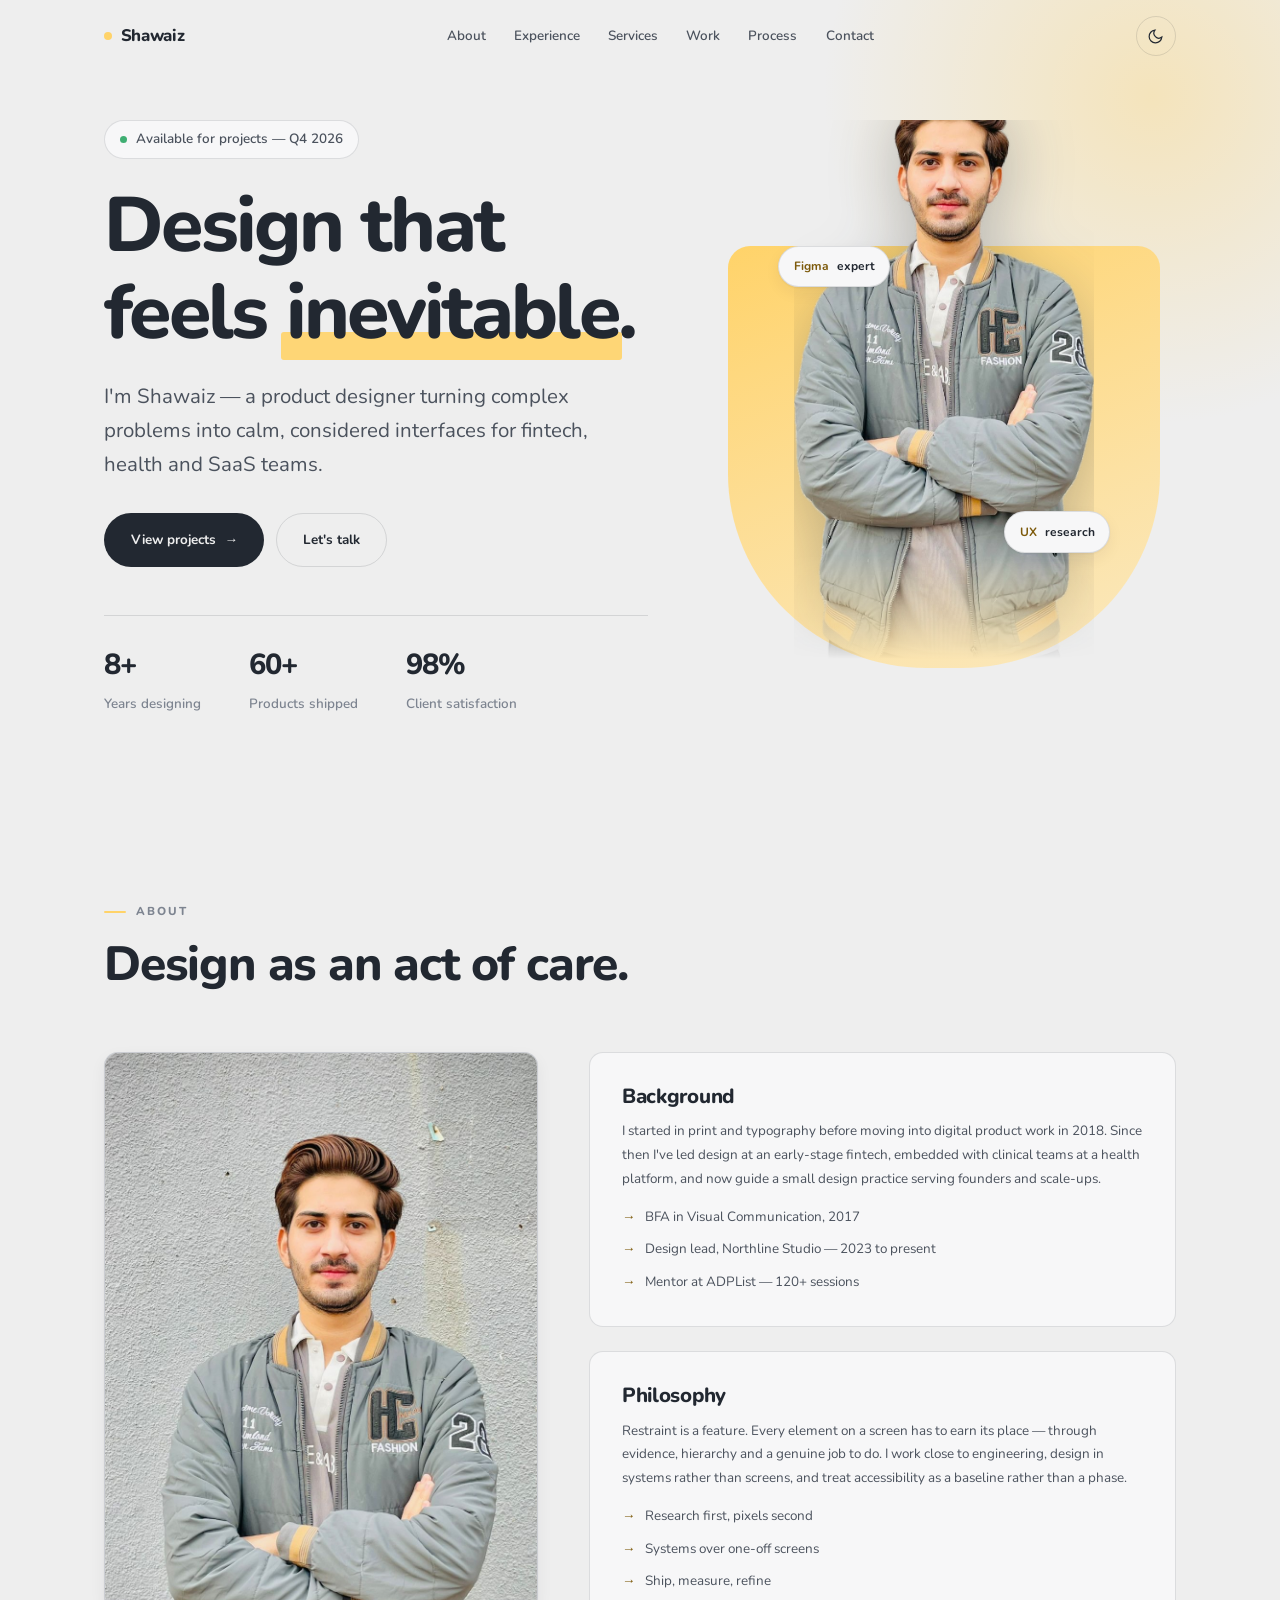
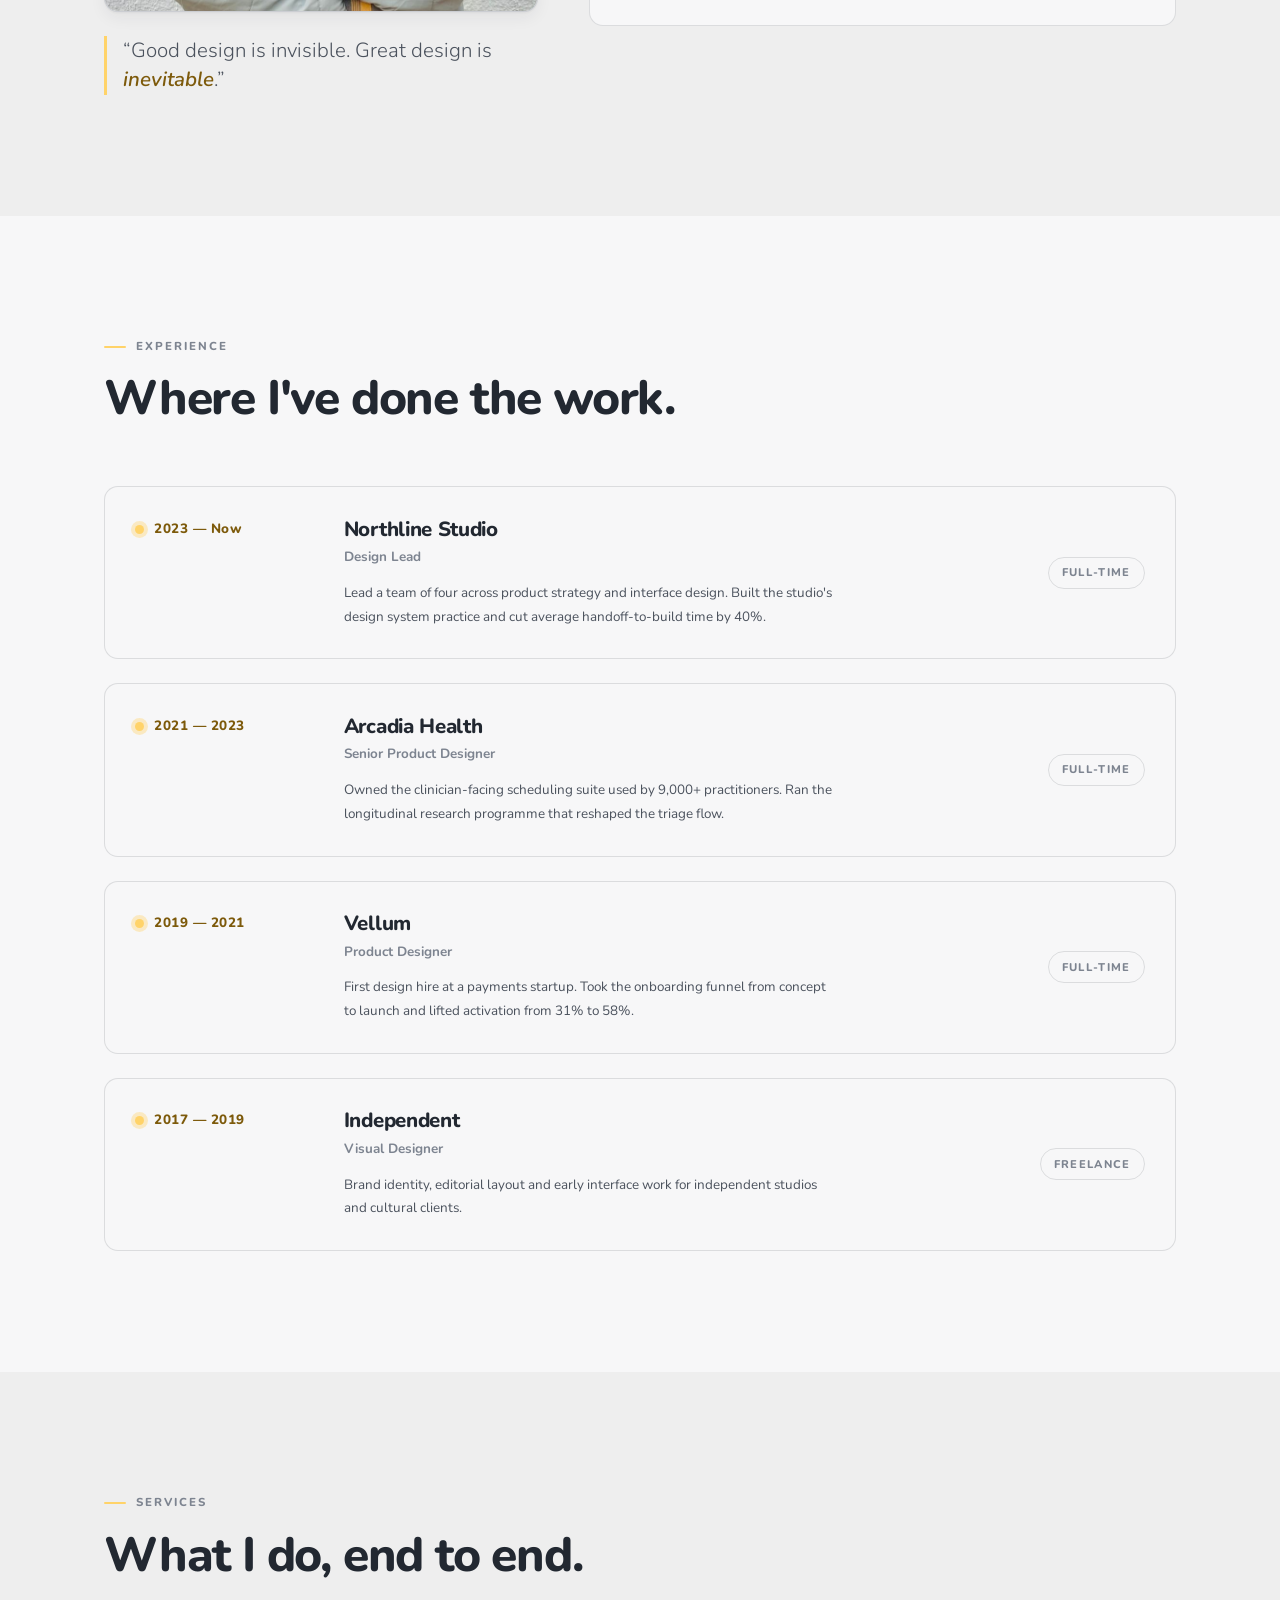
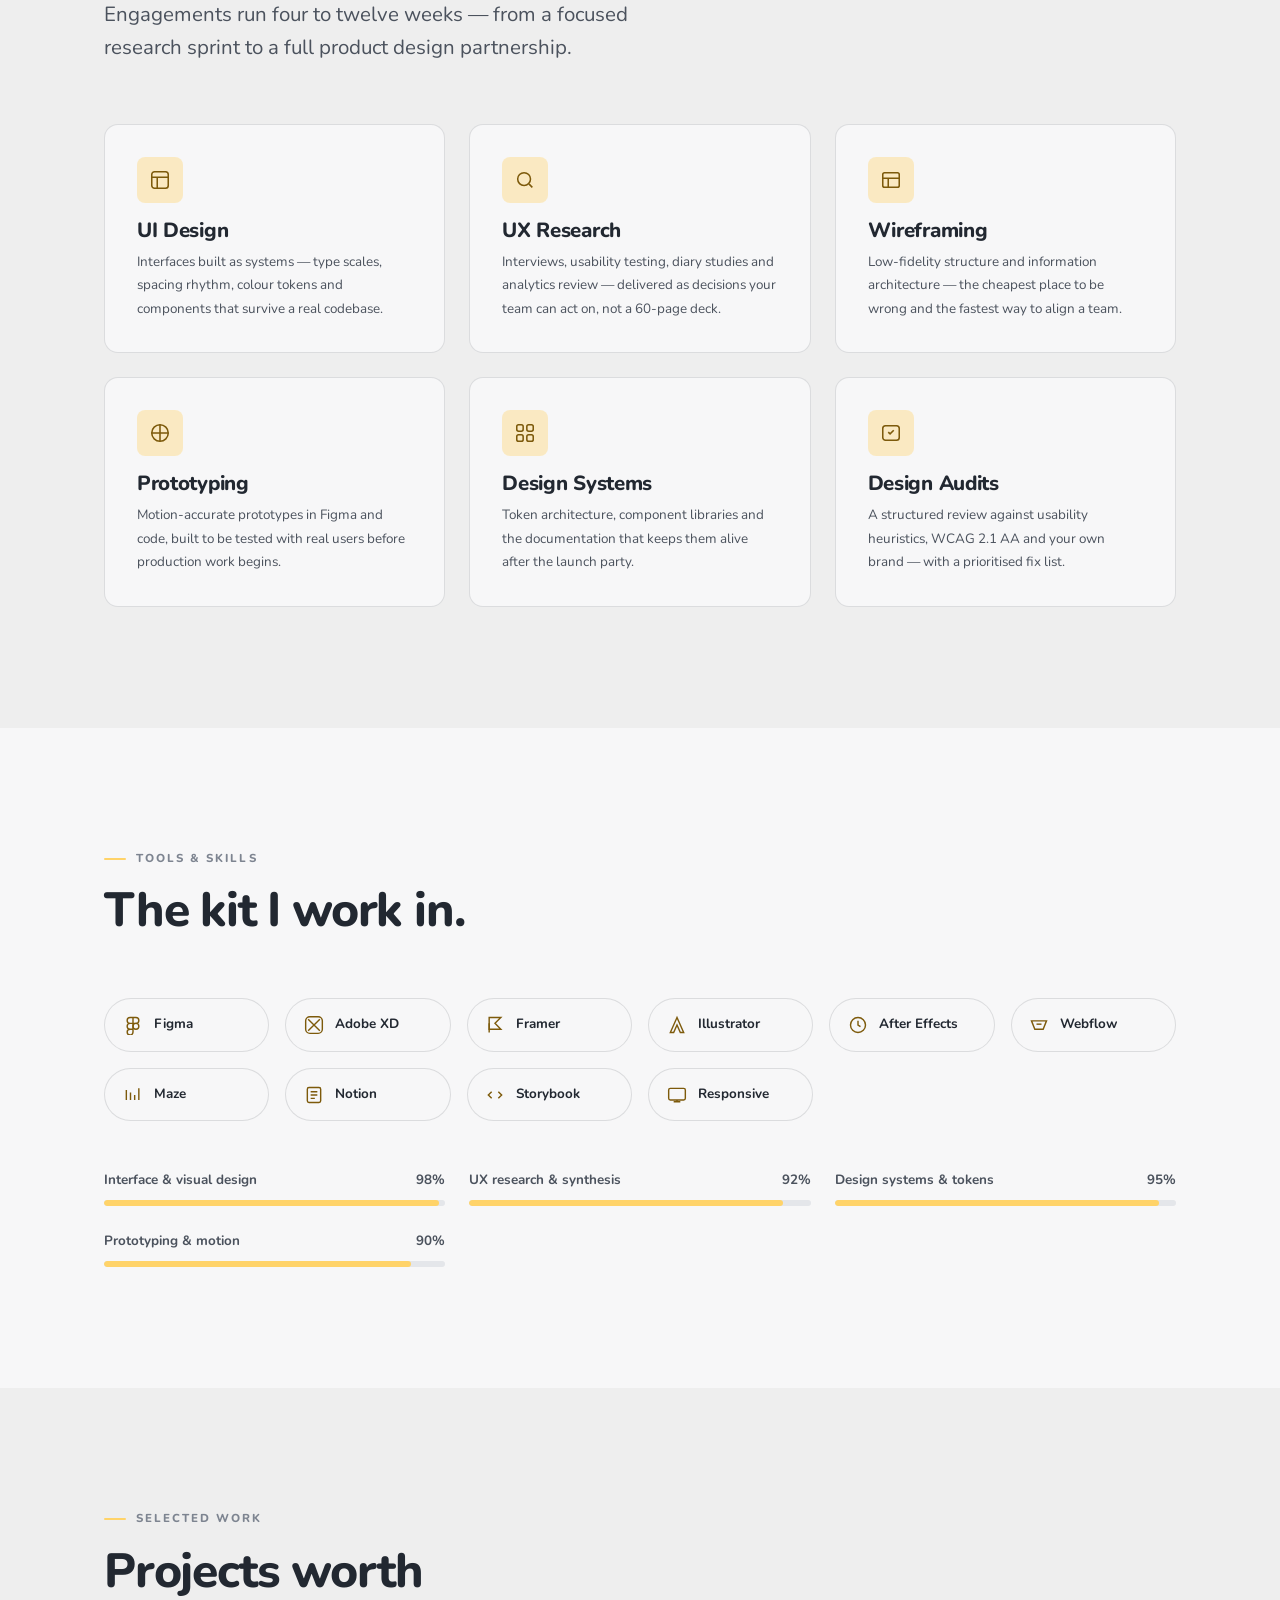
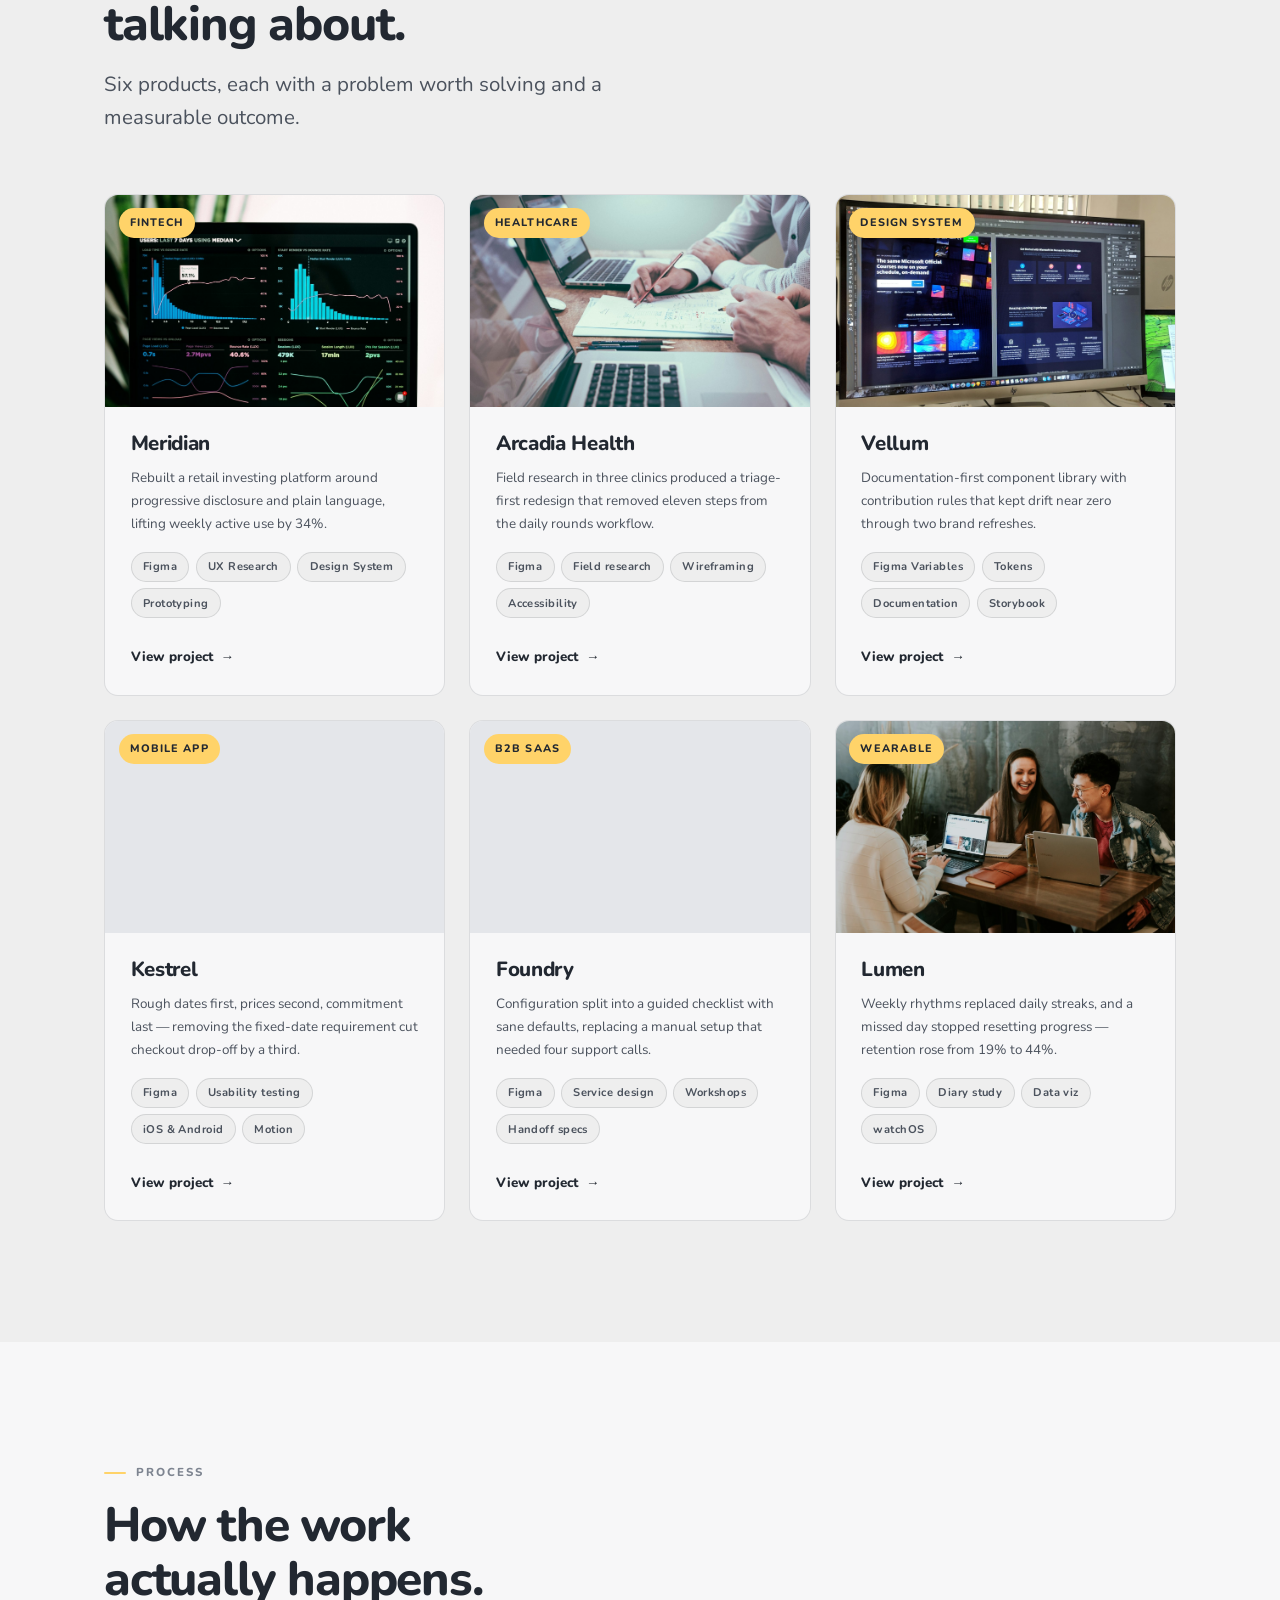
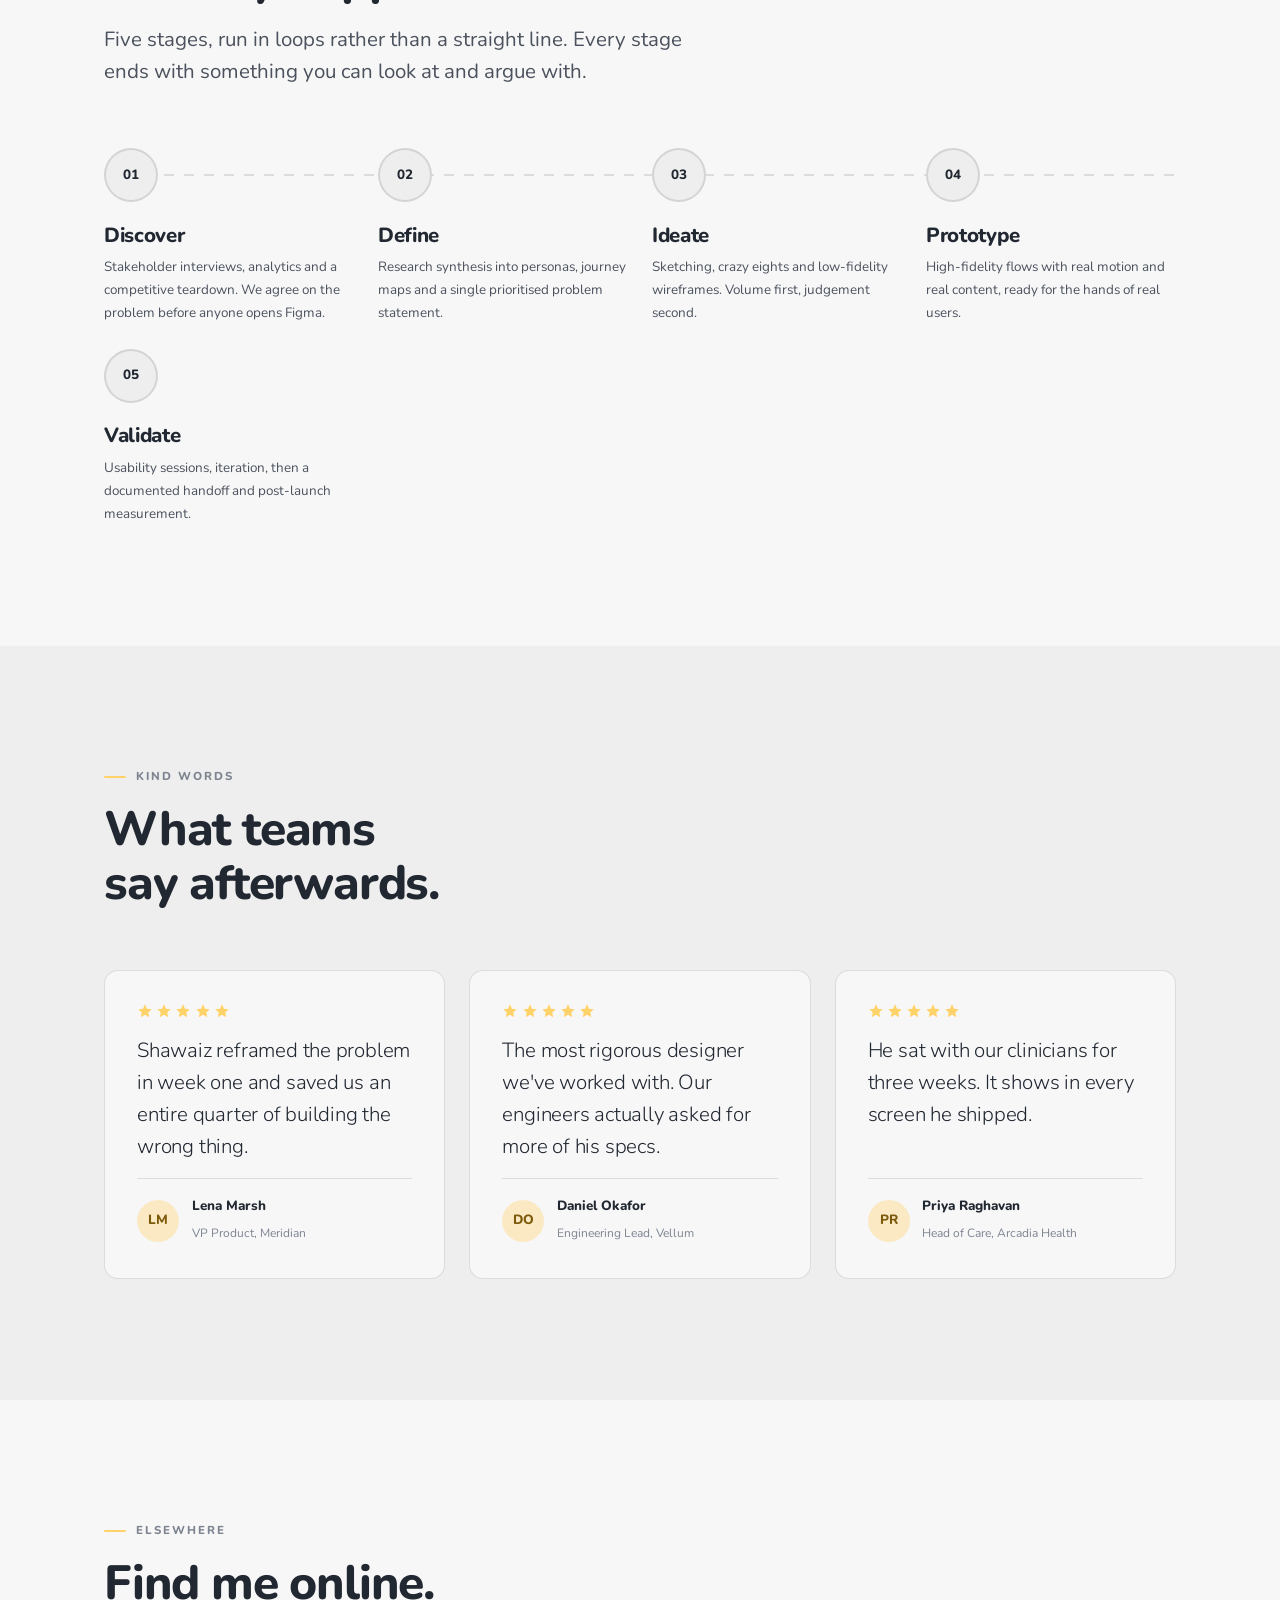
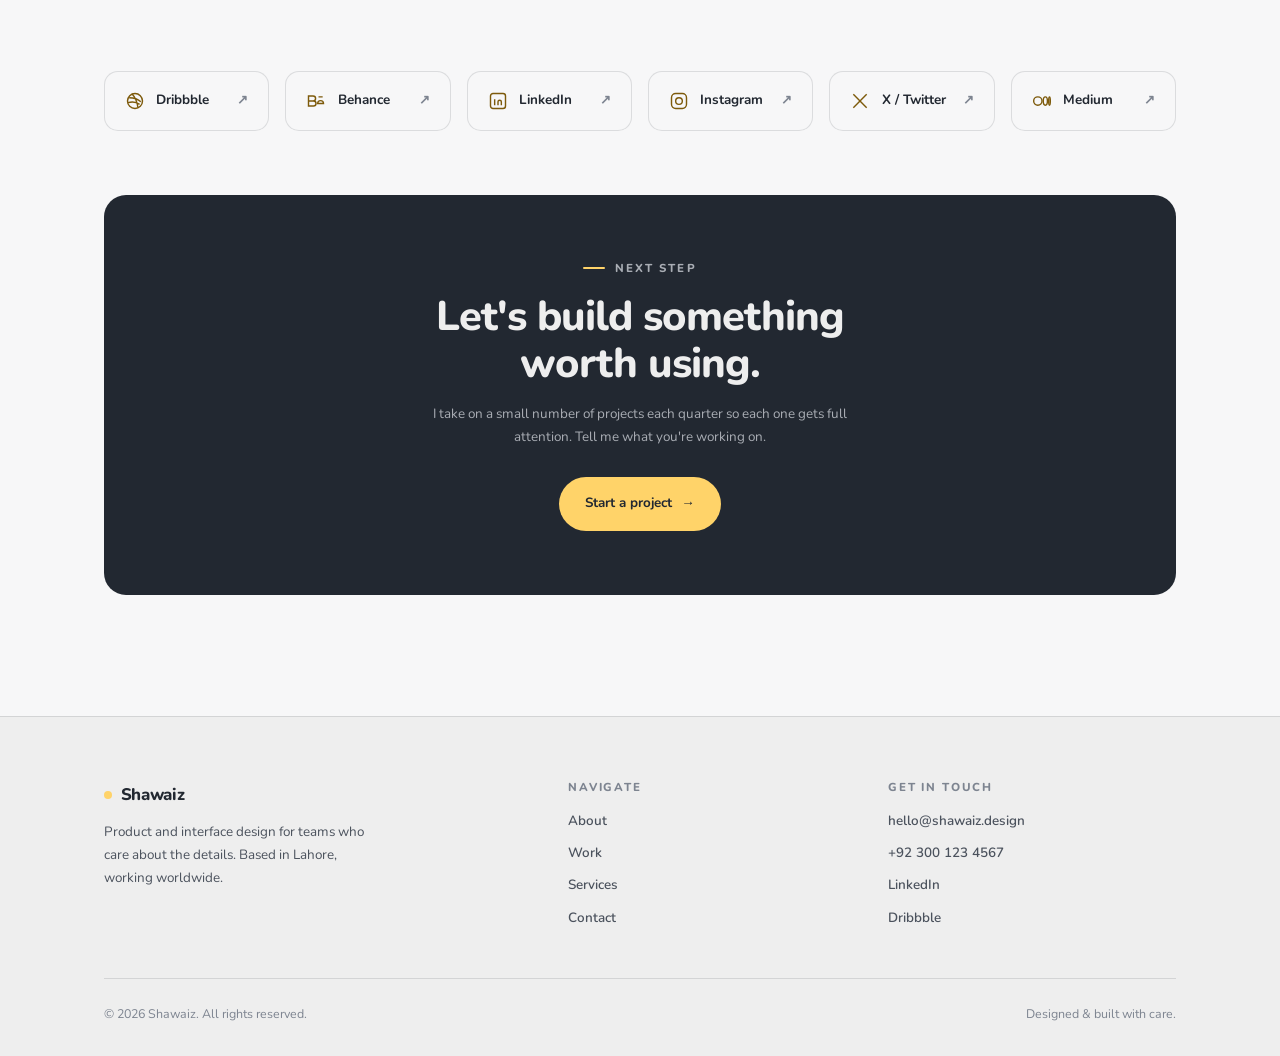
==== commit 919d9a90: "Enhance navigation accessibility and responsiveness with ARIA attributes and improved menu toggle fu" ====
--- a/index.html
+++ b/index.html
@@ -22,7 +22,7 @@
 <header class="nav">
   <a class="brand" href="index.html"><span class="dot"></span> Shawaiz</a>
   <nav aria-label="Primary">
-    <ul class="nav-links">
+    <ul class="nav-links" id="primary-menu">
       <li><a href="index.html#about">About</a></li>
       <li><a href="index.html#experience">Experience</a></li>
       <li><a href="index.html#services">Services</a></li>
@@ -35,8 +35,9 @@
     <button class="icon-btn" data-theme-toggle aria-label="Toggle colour theme">
       <svg width="17" height="17" viewBox="0 0 24 24" fill="none" stroke="currentColor" stroke-width="1.7" aria-hidden="true"><path d="M21 12.8A9 9 0 1 1 11.2 3a7 7 0 0 0 9.8 9.8Z"/></svg>
     </button>
-    <button class="icon-btn nav-toggle" data-nav-toggle aria-label="Toggle menu" aria-expanded="false">
-      <svg width="17" height="17" viewBox="0 0 24 24" fill="none" stroke="currentColor" stroke-width="1.7" aria-hidden="true"><path d="M4 8h16M4 16h16"/></svg>
+    <button class="icon-btn nav-toggle" data-nav-toggle aria-label="Open menu" aria-expanded="false" aria-controls="primary-menu">
+      <svg class="ico-open" width="17" height="17" viewBox="0 0 24 24" fill="none" stroke="currentColor" stroke-width="1.8" aria-hidden="true"><path d="M4 8h16M4 16h16"/></svg>
+      <svg class="ico-close" width="17" height="17" viewBox="0 0 24 24" fill="none" stroke="currentColor" stroke-width="1.8" aria-hidden="true"><path d="M6 6l12 12M18 6 6 18"/></svg>
     </button>
   </div>
 </header>
--- a/styles.css
+++ b/styles.css
@@ -83,7 +83,7 @@
   padding-inline:var(--gutter); box-sizing:border-box;
 }
 .wrap > *{ max-width:100%; }
-.section{ overflow-x:clip; }   /* nothing inside a section can bleed to the viewport edge */
+.section{ overflow-x:hidden; overflow-x:clip; }   /* clip where supported, hidden for older Safari */
 figure{ margin:0; }            /* UA gives figure a 40px inline margin — never rely on that */
 .section{ padding-block:var(--section-y); }
 .section--tint{ background:var(--surface); }
@@ -125,6 +125,7 @@
 }
 .nav.is-stuck{
   background:color-mix(in srgb, var(--bg) 86%, transparent);
+  -webkit-backdrop-filter:blur(14px) saturate(1.3);
   backdrop-filter:blur(14px) saturate(1.3);
   border-bottom-color:var(--line-2); padding-block:.7rem;
 }
@@ -146,27 +147,40 @@
 }
 .icon-btn:hover{ border-color:var(--ink); background:var(--surface); }
 .nav-toggle{ display:none; }
-@media (max-width:900px){
+@media (max-width:1024px){
   .nav-links{
-    position:fixed; inset:0; flex-direction:column; justify-content:center; gap:var(--sp-4);
-    background:var(--bg); font-size:var(--t-2); font-weight:800;
-    clip-path:circle(0% at 92% 4%); transition:clip-path .7s var(--ease);
+    position:fixed; inset:0; z-index:-1;
+    flex-direction:column; justify-content:center; align-items:center;
+    gap:var(--sp-4); background:var(--bg);
+    font-size:var(--t-2); font-weight:800;
+    padding:calc(var(--nav-h) + env(safe-area-inset-top)) var(--gutter) env(safe-area-inset-bottom);
+    opacity:0; visibility:hidden; transform:translateY(-8px);
+    transition:opacity .35s ease, transform .45s var(--ease), visibility 0s linear .45s;
   }
-  body.menu-open .nav-links{ clip-path:circle(150% at 92% 4%); }
-  body.menu-open{ overflow:hidden; }
+  body.menu-open .nav-links{
+    opacity:1; visibility:visible; transform:none;
+    transition:opacity .3s ease, transform .45s var(--ease), visibility 0s;
+  }
+  .nav-links a{ color:var(--ink); padding-block:.5rem; }
+  .nav-links a::after{ height:3px; }
   .nav-toggle{ display:grid; }
-  .nav-links a{ color:var(--ink); }
-}
+  .ico-close{ display:none; }
+  body.menu-open .ico-open{ display:none; }
+  body.menu-open .ico-close{ display:block; }
+  /* iOS Safari ignores body{overflow:hidden} — the JS pins the body instead */
+  body.menu-open{ position:fixed; inset-inline:0; width:100%; }
+}
+@media (min-width:1025px){ .ico-close{ display:none; } }
 
 /* ---------- hero ---------- */
-.hero{ position:relative; padding-block:calc(var(--nav-h) + var(--sp-6)) var(--sp-7); overflow:clip; }
+.hero{ position:relative; padding-block:calc(var(--nav-h) + var(--sp-6)) var(--sp-7); overflow:hidden; overflow:clip; }
 .hero::before{
   content:""; position:absolute; z-index:0; width:44rem; aspect-ratio:1; border-radius:50%;
   right:-14rem; top:-16rem; pointer-events:none;
   background:radial-gradient(circle, var(--accent-soft), transparent 66%);
 }
 .hero-grid{
-  position:relative; z-index:1; overflow:clip;
+  position:relative; z-index:1; overflow:hidden; overflow:clip;
   display:grid; grid-template-columns:minmax(0,1.08fr) minmax(0,.92fr);
   gap:clamp(2rem,5vw,4.5rem); align-items:center;
 }
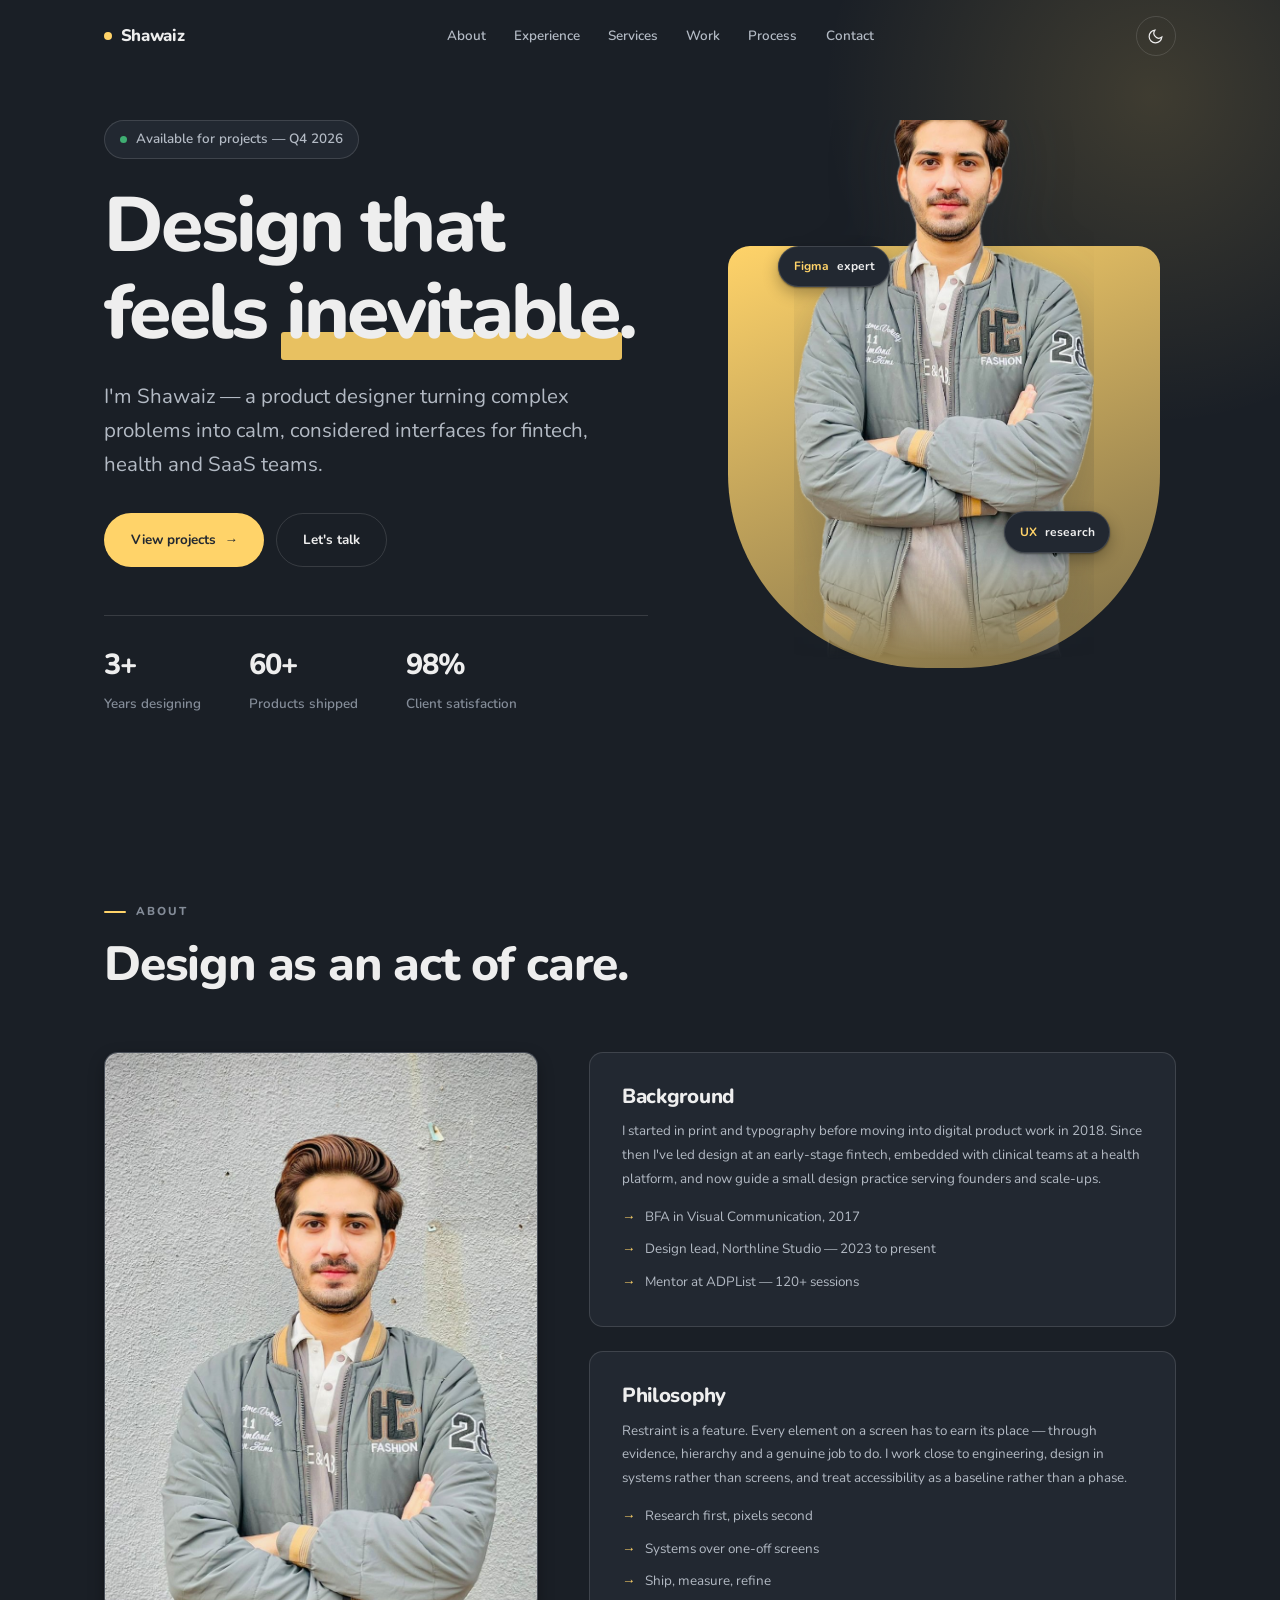
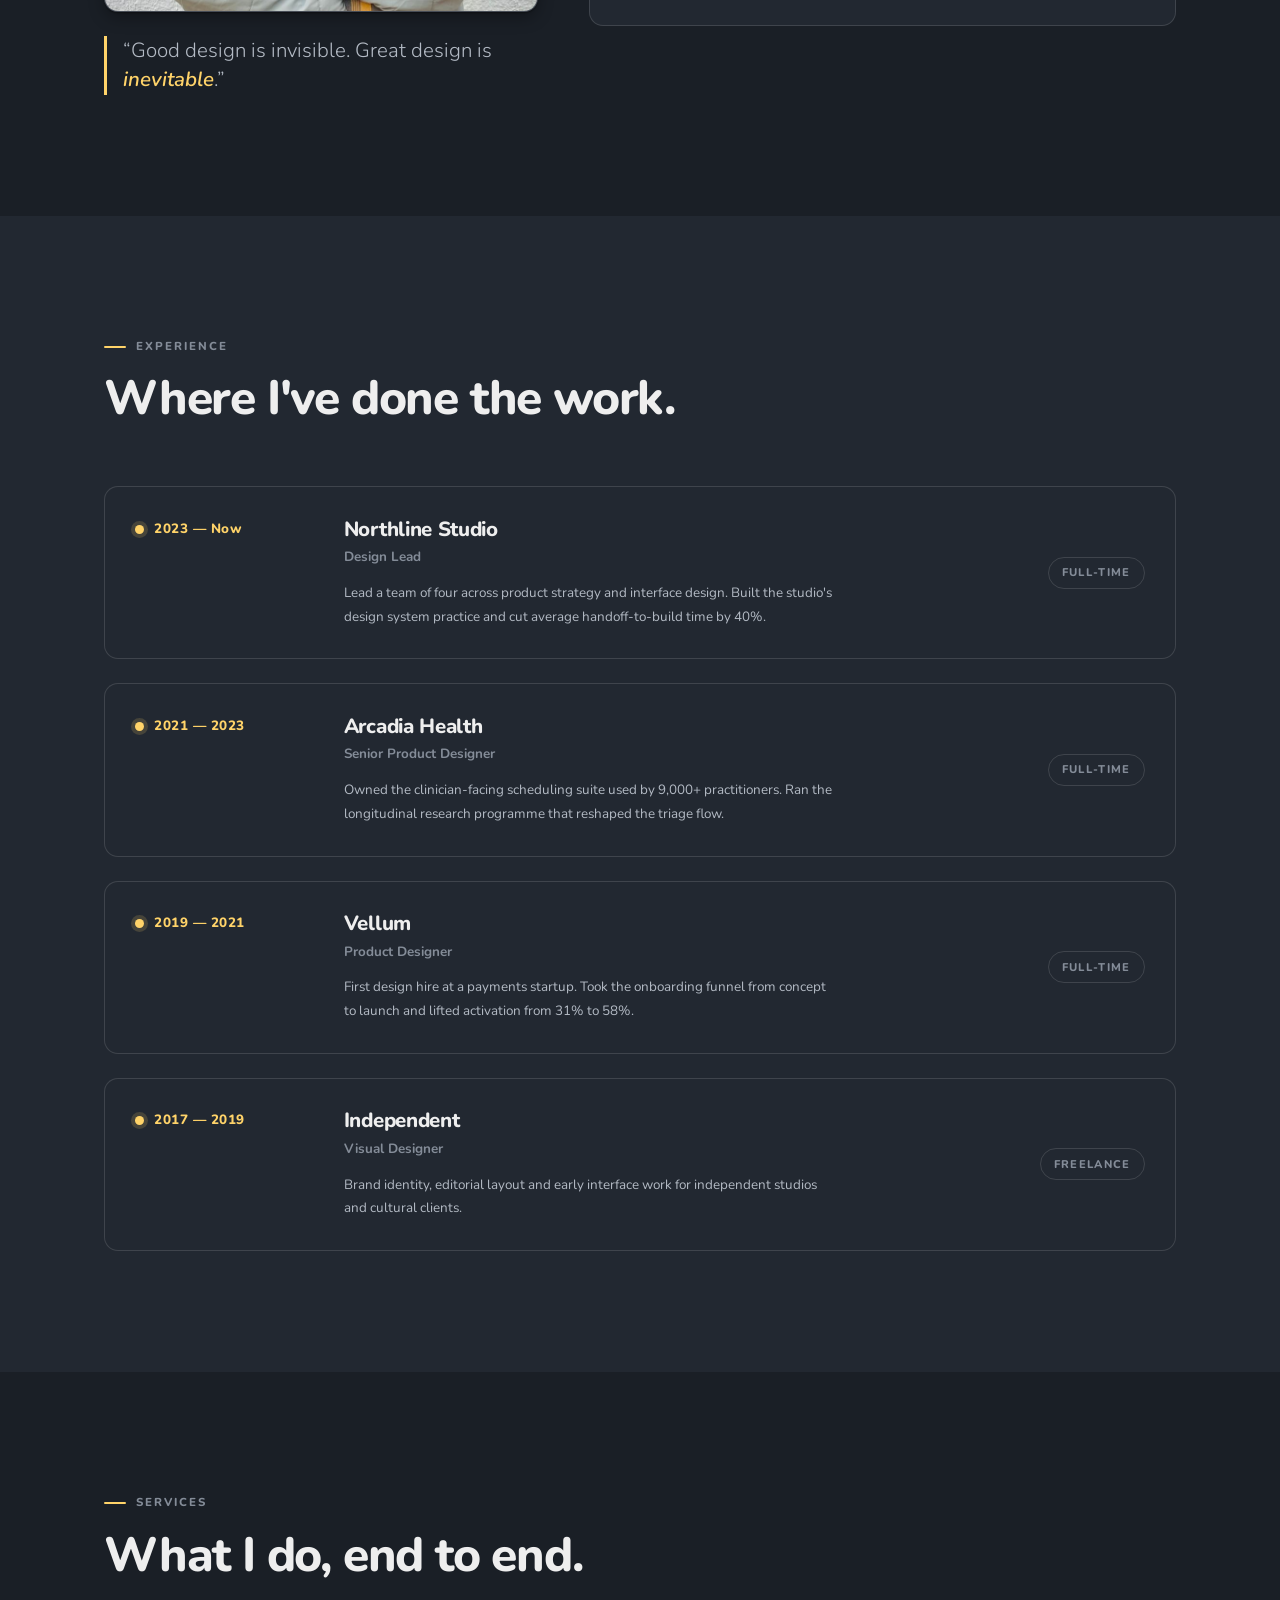
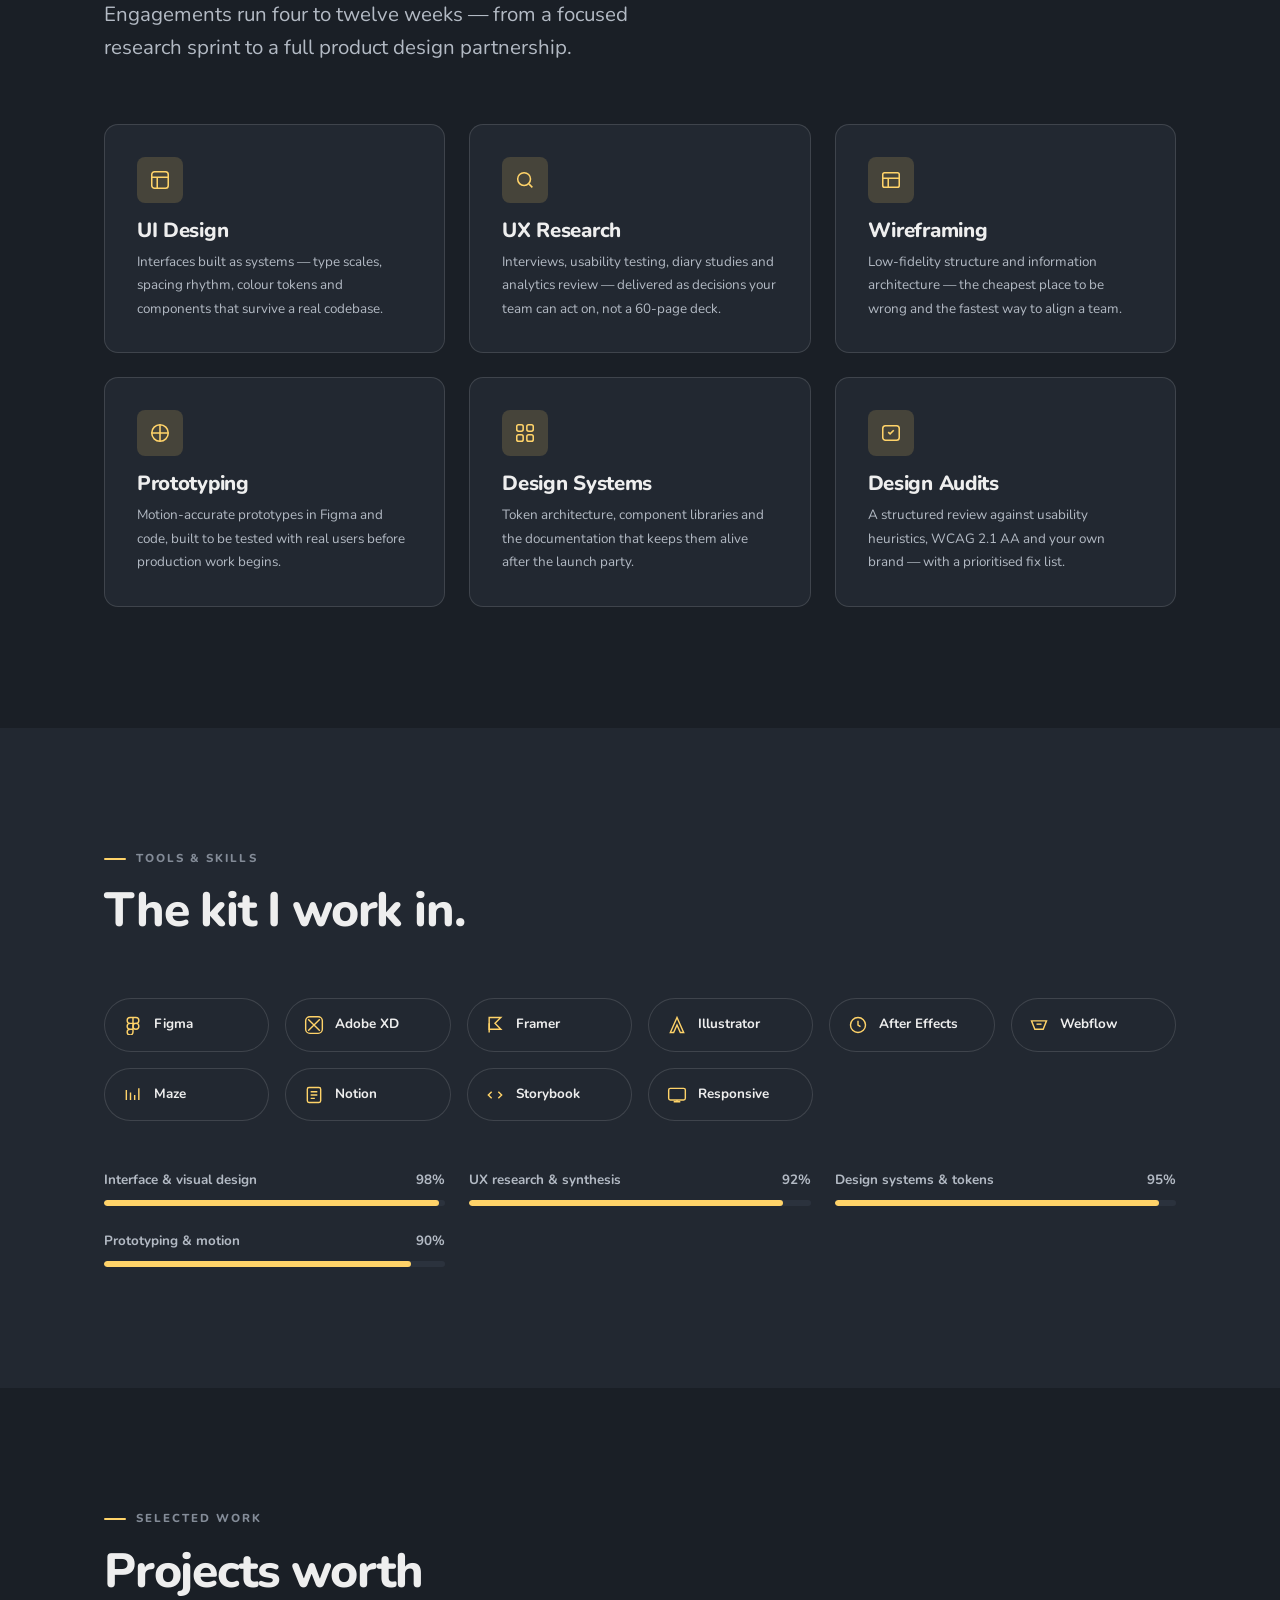
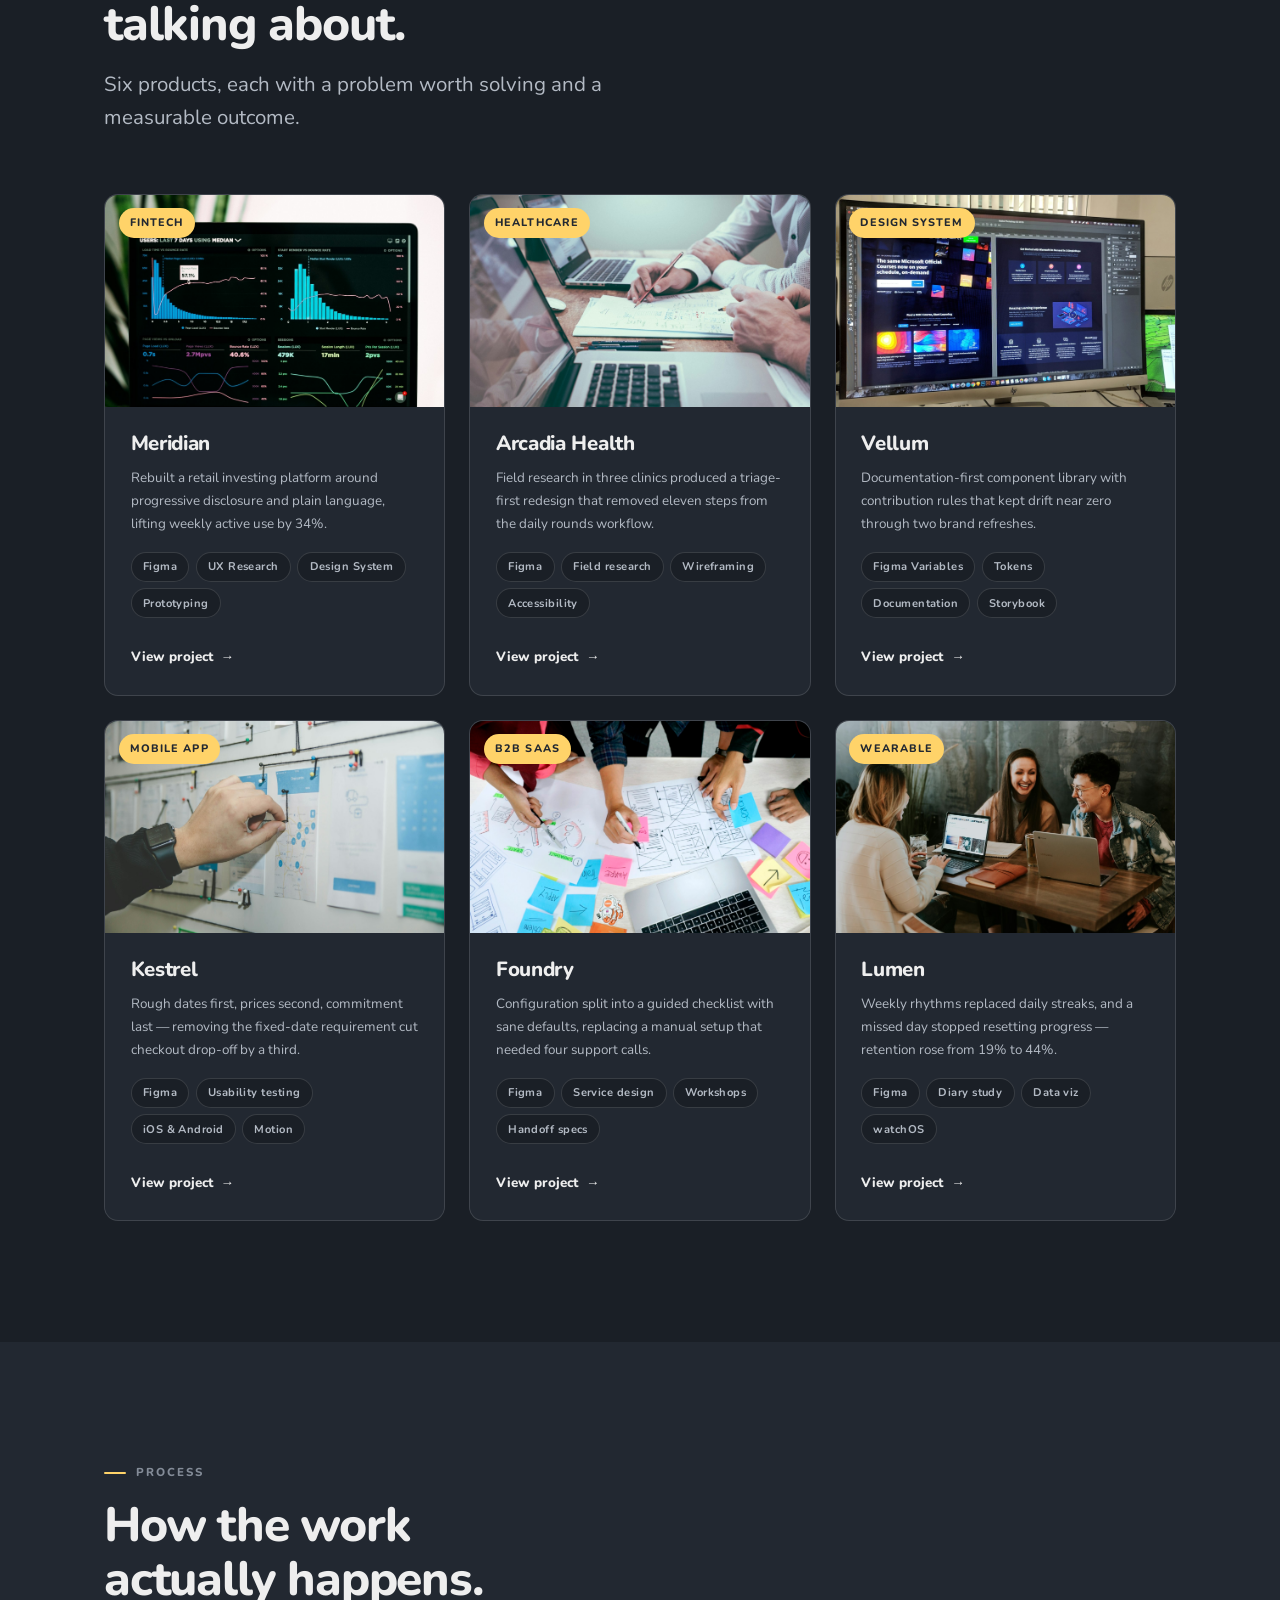
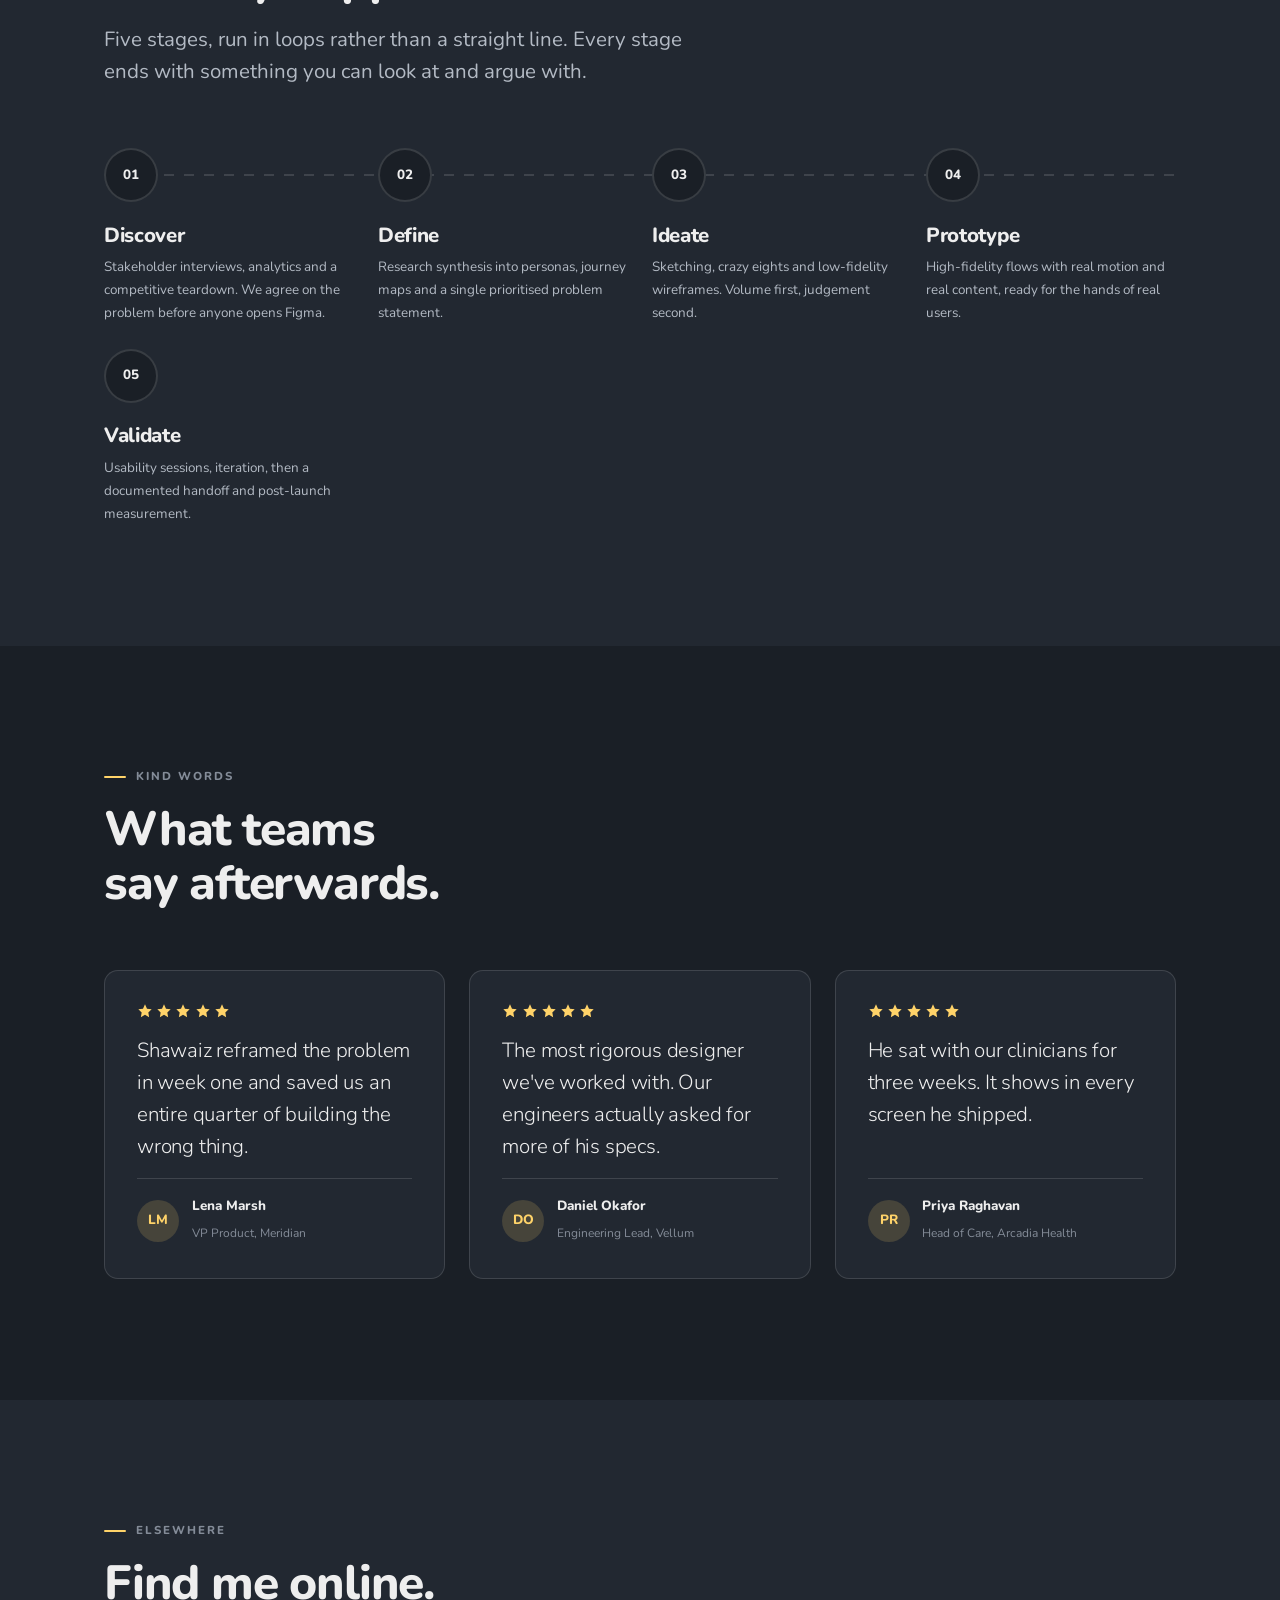
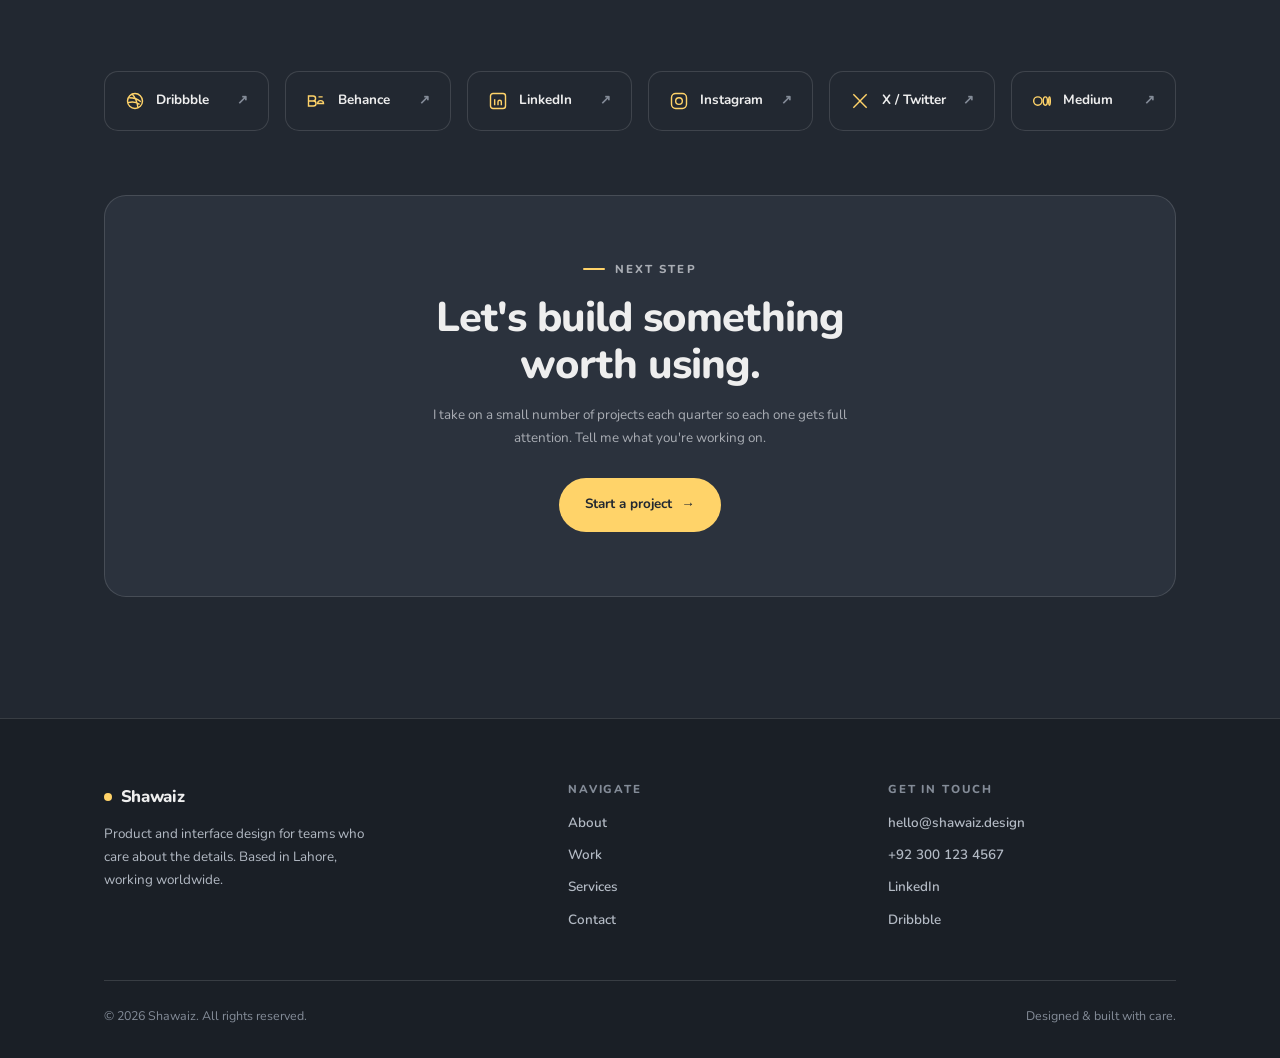
==== commit b1e85a8e: "Update color-scheme meta tags and improve theme handling in CSS and JS" ====
--- a/index.html
+++ b/index.html
@@ -8,7 +8,7 @@
 <meta property="og:description" content="Product designer crafting calm, considered interfaces.">
 <meta charset="utf-8">
 <meta name="viewport" content="width=device-width, initial-scale=1">
-<meta name="color-scheme" content="light dark">
+<meta name="color-scheme" content="dark light">
 <link rel="icon" href="data:image/svg+xml,%3Csvg xmlns='http://www.w3.org/2000/svg' viewBox='0 0 32 32'%3E%3Crect width='32' height='32' rx='7' fill='%23222831'/%3E%3Ccircle cx='16' cy='16' r='6' fill='%23FFD369'/%3E%3C/svg%3E">
 <link rel="preconnect" href="https://fonts.googleapis.com">
 <link rel="preconnect" href="https://fonts.gstatic.com" crossorigin>
@@ -56,7 +56,7 @@
         <a class="btn btn--ghost" href="contact.html">Let's talk</a>
       </div>
       <div class="hero-stats" data-reveal data-delay="280">
-        <div><b>8+</b><span>Years designing</span></div>
+        <div><b>3+</b><span>Years designing</span></div>
         <div><b>60+</b><span>Products shipped</span></div>
         <div><b>98%</b><span>Client satisfaction</span></div>
       </div>
--- a/styles.css
+++ b/styles.css
@@ -1,9 +1,46 @@
-/* ============================================================
-   Shawaiz — Portfolio
-   Palette: #222831 · #393E46 · #FFD369 · #EEEEEE
-   ============================================================ */
-
 :root{
+  /* dark is the default — light is opt-in via the toggle */
+  --bg:#1a1f26;
+  --surface:#222831;
+  --surface-2:#2b323d;
+  --ink:#eeeeee;
+  --ink-2:#b3bac4;
+  --ink-3:#848c98;
+  --line:rgba(238,238,238,.14);
+  --line-2:rgba(238,238,238,.07);
+  --amber:#ffd369;
+  --accent:#ffd369;
+  --accent-soft:rgba(255,211,105,.16);
+  --cta-bg:#ffd369;
+  --cta-fg:#222831;
+  --ring:rgba(255,211,105,.16);
+  --band-bg:#2b323d;
+  --band-fg:#eeeeee;
+  --band-mute:#a9adb4;
+  --shadow-1:0 1px 2px rgba(0,0,0,.4), 0 6px 16px rgba(0,0,0,.3);
+  --shadow-2:0 2px 8px rgba(0,0,0,.45), 0 22px 48px rgba(0,0,0,.5);
+
+  --font:"Nunito", -apple-system, BlinkMacSystemFont, "Segoe UI", Helvetica, Arial, sans-serif;
+
+  --t--1:clamp(.78rem,.76rem + .1vw,.84rem);
+  --t-0:clamp(.95rem,.92rem + .16vw,1.03rem);
+  --t-1:clamp(1.1rem,1.04rem + .3vw,1.28rem);
+  --t-2:clamp(1.4rem,1.25rem + .7vw,1.95rem);
+  --t-3:clamp(1.9rem,1.5rem + 1.9vw,3rem);
+  --t-4:clamp(2.5rem,1.7rem + 3.9vw,4.9rem);
+
+  --sp-1:.5rem; --sp-2:.75rem; --sp-3:1rem; --sp-4:1.5rem;
+  --sp-5:2rem; --sp-6:3rem; --sp-7:4rem; --sp-8:6rem;
+  --gutter:clamp(1.5rem,5vw,4.5rem);
+  --section-y:clamp(4.5rem,9vh + 2.5rem,8rem);
+  --nav-h:4.5rem;
+  --r-s:8px; --r-m:14px; --r-l:22px;
+  --ease:cubic-bezier(.22,1,.36,1);
+}
+
+
+/* light theme — only when the visitor asks for it */
+:root[data-theme="light"]{
   --bg:#eeeeee;
   --surface:#f7f7f8;
   --surface-2:#e4e6ea;
@@ -13,51 +50,16 @@
   --line:rgba(34,40,49,.13);
   --line-2:rgba(34,40,49,.07);
   --amber:#ffd369;
-  --accent:#7d5a0b;            /* amber, darkened until it passes AA on light */
+  --accent:#7d5a0b;
   --accent-soft:rgba(255,211,105,.38);
   --cta-bg:#222831;
   --cta-fg:#eeeeee;
   --ring:rgba(34,40,49,.08);
+  --band-bg:#222831;
+  --band-fg:#eeeeee;
+  --band-mute:#a9adb4;
   --shadow-1:0 1px 2px rgba(34,40,49,.05), 0 6px 16px rgba(34,40,49,.06);
   --shadow-2:0 2px 8px rgba(34,40,49,.06), 0 22px 48px rgba(34,40,49,.13);
-
-  --font:"Nunito", -apple-system, BlinkMacSystemFont, "Segoe UI", Helvetica, Arial, sans-serif;
-
-  --t--1:clamp(.78rem,.76rem + .1vw,.84rem);
-  --t-0:clamp(.95rem,.92rem + .16vw,1.03rem);
-  --t-1:clamp(1.1rem,1.04rem + .3vw,1.28rem);
-  --t-2:clamp(1.4rem,1.25rem + .7vw,1.95rem);
-  --t-3:clamp(1.9rem,1.5rem + 1.9vw,3rem);
-  --t-4:clamp(2.5rem,1.7rem + 3.9vw,4.9rem);
-
-  --sp-1:.5rem; --sp-2:.75rem; --sp-3:1rem; --sp-4:1.5rem;
-  --sp-5:2rem; --sp-6:3rem; --sp-7:4rem; --sp-8:6rem;
-  --gutter:clamp(1.5rem,5vw,4.5rem);
-  --section-y:clamp(4.5rem,9vh + 2.5rem,8rem);
-  --nav-h:4.5rem;
-  --r-s:8px; --r-m:14px; --r-l:22px;
-  --ease:cubic-bezier(.22,1,.36,1);
-}
-
-@media (prefers-color-scheme:dark){
-  :root:not([data-theme="light"]){
-    --bg:#1a1f26; --surface:#222831; --surface-2:#2b323d;
-    --ink:#eeeeee; --ink-2:#b3bac4; --ink-3:#848c98;
-    --line:rgba(238,238,238,.14); --line-2:rgba(238,238,238,.07);
-    --accent:#ffd369; --accent-soft:rgba(255,211,105,.16);
-    --cta-bg:#ffd369; --cta-fg:#222831; --ring:rgba(255,211,105,.16);
-    --shadow-1:0 1px 2px rgba(0,0,0,.4), 0 6px 16px rgba(0,0,0,.3);
-    --shadow-2:0 2px 8px rgba(0,0,0,.45), 0 22px 48px rgba(0,0,0,.5);
-  }
-}
-:root[data-theme="dark"]{
-  --bg:#1a1f26; --surface:#222831; --surface-2:#2b323d;
-  --ink:#eeeeee; --ink-2:#b3bac4; --ink-3:#848c98;
-  --line:rgba(238,238,238,.14); --line-2:rgba(238,238,238,.07);
-  --accent:#ffd369; --accent-soft:rgba(255,211,105,.16);
-  --cta-bg:#ffd369; --cta-fg:#222831; --ring:rgba(255,211,105,.16);
-  --shadow-1:0 1px 2px rgba(0,0,0,.4), 0 6px 16px rgba(0,0,0,.3);
-  --shadow-2:0 2px 8px rgba(0,0,0,.45), 0 22px 48px rgba(0,0,0,.5);
 }
 
 *,*::before,*::after{ box-sizing:border-box; }
@@ -427,12 +429,12 @@
 
 /* ---------- CTA band ---------- */
 .band{
-  background:#222831; color:#eeeeee; border-radius:var(--r-l);
+  background:var(--band-bg); color:var(--band-fg); border:1px solid var(--line); border-radius:var(--r-l);
   padding:clamp(1.75rem,5vw,4rem) clamp(1.25rem,4vw,3rem);
   text-align:center; display:grid; gap:var(--sp-3); justify-items:center;
 }
 .band h2{ max-width:20ch; font-size:clamp(1.5rem,1.1rem + 2vw,2.6rem); }
-.band p{ color:#a9adb4; max-width:52ch; font-size:var(--t--1); line-height:1.7; }
+.band p{ color:var(--band-mute); max-width:52ch; font-size:var(--t--1); line-height:1.7; }
 .band .btn{ margin-top:var(--sp-2); }
 @media (max-width:520px){
   .band{ border-radius:var(--r-m); }
@@ -461,25 +463,15 @@
   background-position:right 1rem center;
   background-size:14px 9px;
   /* chevron drawn in --ink-2 for the light palette */
-  background-image:url("data:image/svg+xml,%3Csvg xmlns='http://www.w3.org/2000/svg' width='14' height='9' viewBox='0 0 14 9' fill='none'%3E%3Cpath d='M1 1.5 7 7.5l6-6' stroke='%234b525d' stroke-width='1.8' stroke-linecap='round' stroke-linejoin='round'/%3E%3C/svg%3E");
+  background-image:url("data:image/svg+xml,%3Csvg xmlns='http://www.w3.org/2000/svg' width='14' height='9' viewBox='0 0 14 9' fill='none'%3E%3Cpath d='M1 1.5 7 7.5l6-6' stroke='%23b3bac4' stroke-width='1.8' stroke-linecap='round' stroke-linejoin='round'/%3E%3C/svg%3E");
 }
 .field select:hover{ border-color:var(--ink-3); }
 /* the native popup follows the page theme instead of always rendering light */
-.field select{ color-scheme:light; }
+.field select{ color-scheme:dark; }
 .field select option{ background:var(--surface); color:var(--ink); padding:.5rem; }
 .field select:invalid,.field select option[value=""]{ color:var(--ink-3); }
 
-@media (prefers-color-scheme:dark){
-  :root:not([data-theme="light"]) .field select{
-    color-scheme:dark;
-    background-image:url("data:image/svg+xml,%3Csvg xmlns='http://www.w3.org/2000/svg' width='14' height='9' viewBox='0 0 14 9' fill='none'%3E%3Cpath d='M1 1.5 7 7.5l6-6' stroke='%23b3bac4' stroke-width='1.8' stroke-linecap='round' stroke-linejoin='round'/%3E%3C/svg%3E");
-  }
-}
-:root[data-theme="dark"] .field select{
-  color-scheme:dark;
-  background-image:url("data:image/svg+xml,%3Csvg xmlns='http://www.w3.org/2000/svg' width='14' height='9' viewBox='0 0 14 9' fill='none'%3E%3Cpath d='M1 1.5 7 7.5l6-6' stroke='%23b3bac4' stroke-width='1.8' stroke-linecap='round' stroke-linejoin='round'/%3E%3C/svg%3E");
-}
-:root[data-theme="light"] .field select{ color-scheme:light; }
+:root[data-theme="light"] .field select{ color-scheme:dark; }
 .field input:focus,.field select:focus,.field textarea:focus{
   outline:none; border-color:var(--amber); box-shadow:0 0 0 4px var(--accent-soft);
 }
@@ -541,9 +533,9 @@
 .case-side{ position:sticky; top:calc(var(--nav-h) + var(--sp-4)); display:grid; gap:var(--sp-3); }
 .side-card{ background:var(--surface); border:1px solid var(--line); border-radius:var(--r-m); padding:var(--sp-4); }
 .side-card h3{ font-size:.72rem; font-weight:800; letter-spacing:.14em; text-transform:uppercase; color:var(--ink-3); margin-bottom:var(--sp-3); }
-.side-card--cta{ background:#222831; border-color:#222831; }
+.side-card--cta{ background:var(--band-bg); border-color:var(--line); }
 .side-card--cta h3{ color:var(--amber); font-size:var(--t-1); letter-spacing:-.01em; text-transform:none; margin-bottom:var(--sp-2); }
-.side-card--cta p{ color:#a9adb4; font-size:var(--t--1); line-height:1.7; margin-bottom:var(--sp-3); }
+.side-card--cta p{ color:var(--band-mute); font-size:var(--t--1); line-height:1.7; margin-bottom:var(--sp-3); }
 .result{ display:grid; gap:var(--sp-2); }
 .result li{ border-bottom:1px solid var(--line); padding-bottom:var(--sp-2); }
 .result li:last-child{ border-bottom:0; padding-bottom:0; }
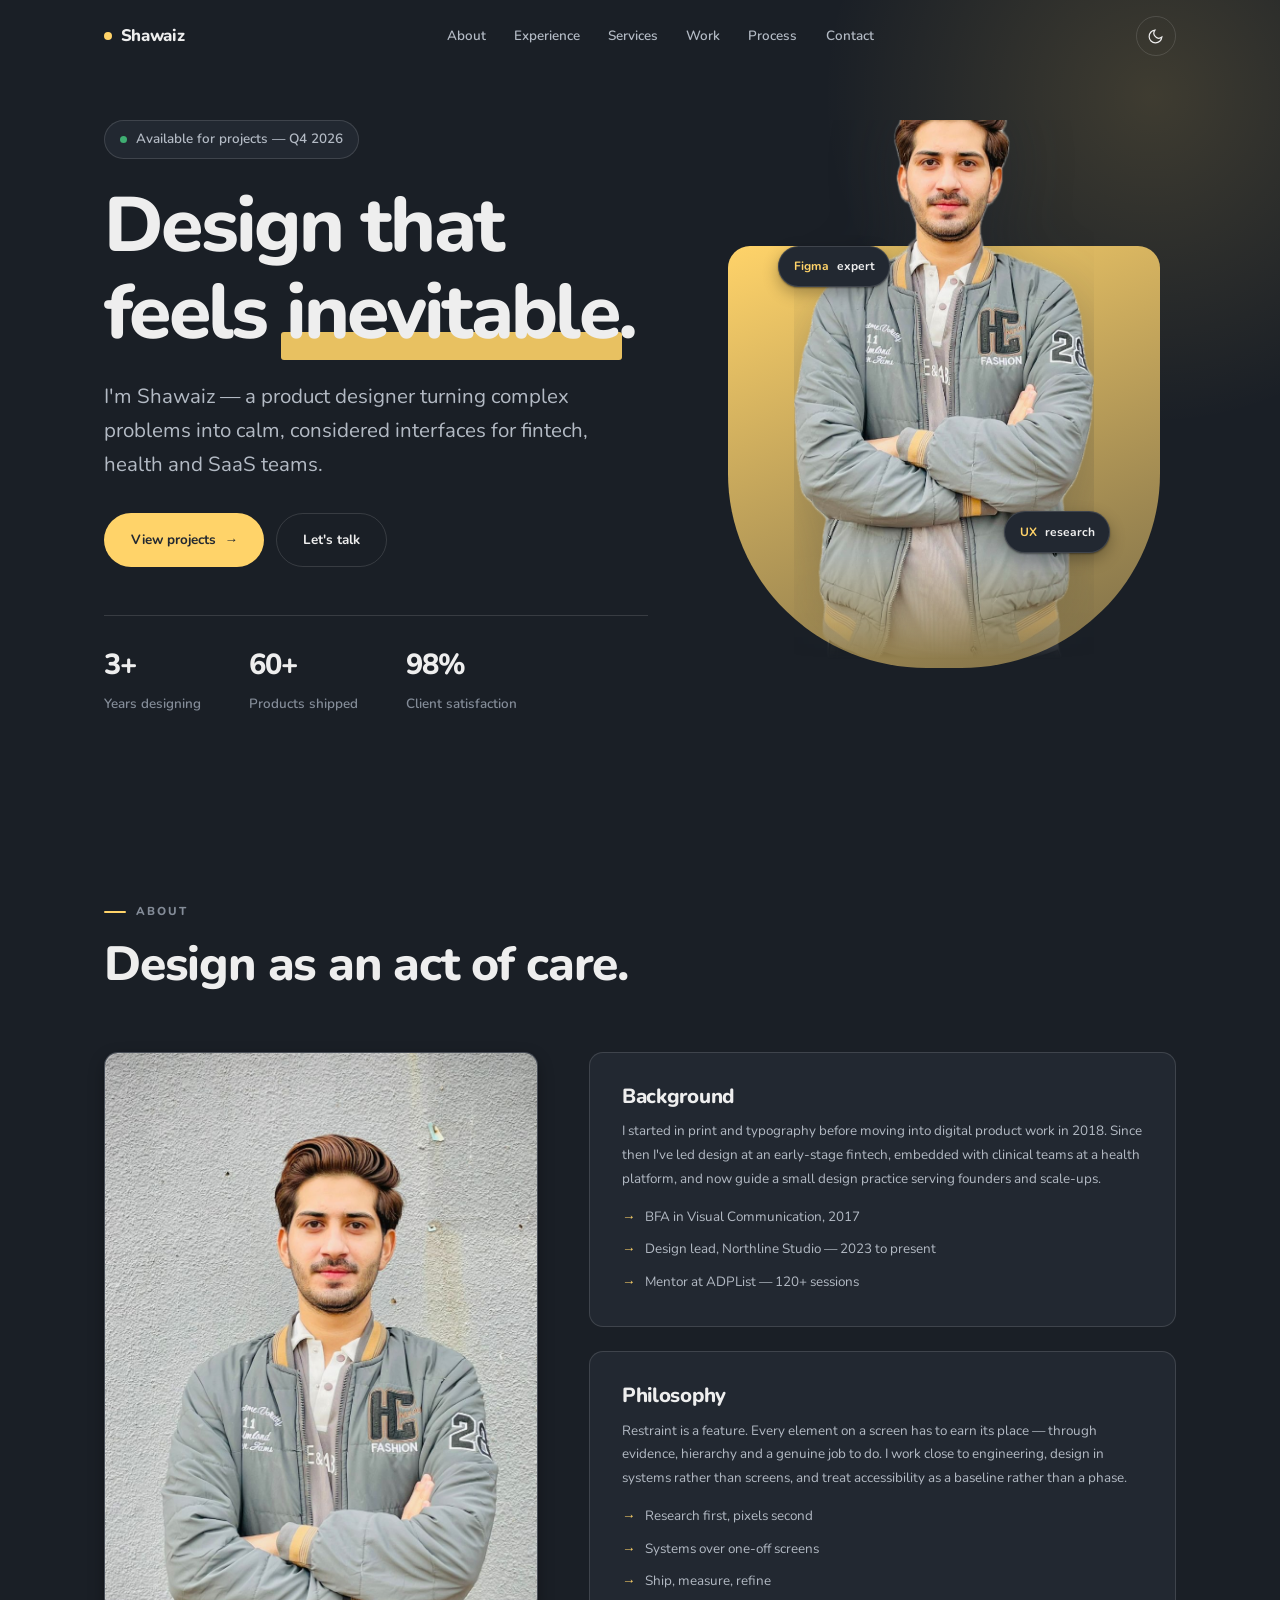
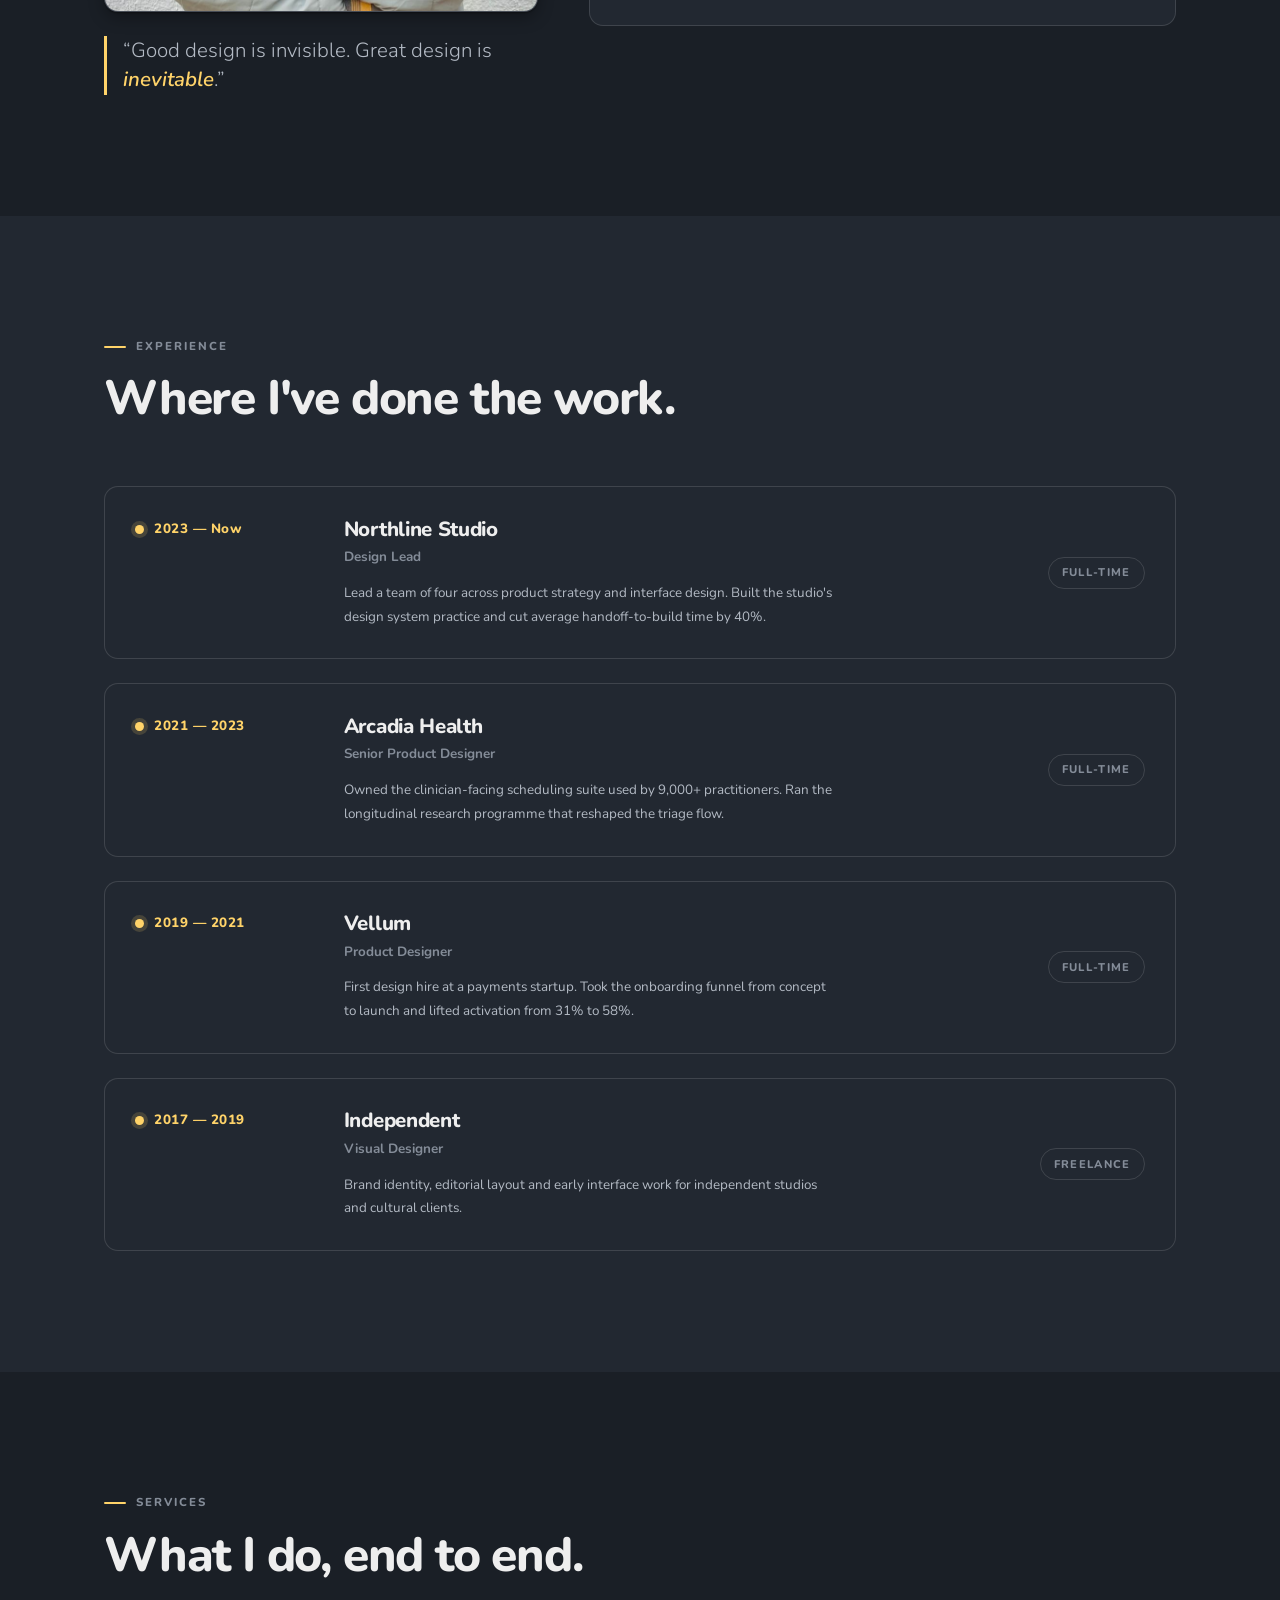
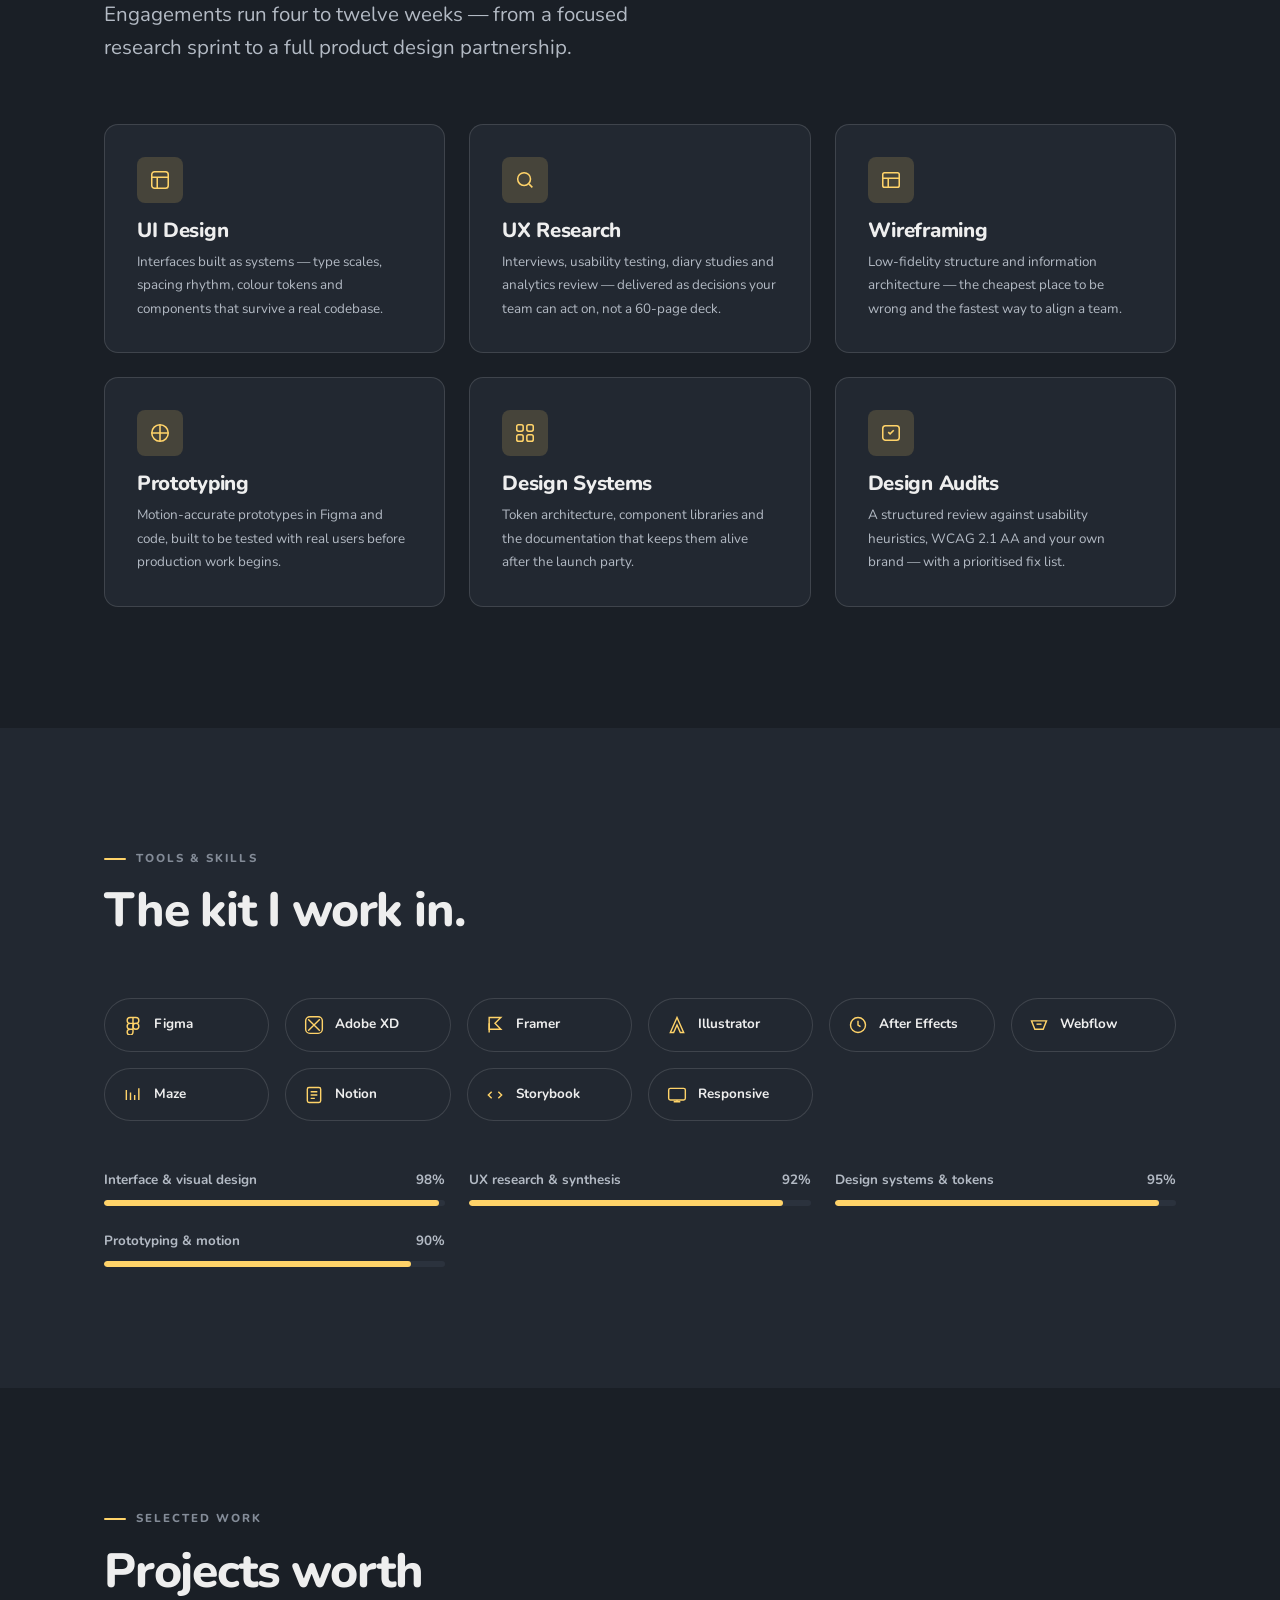
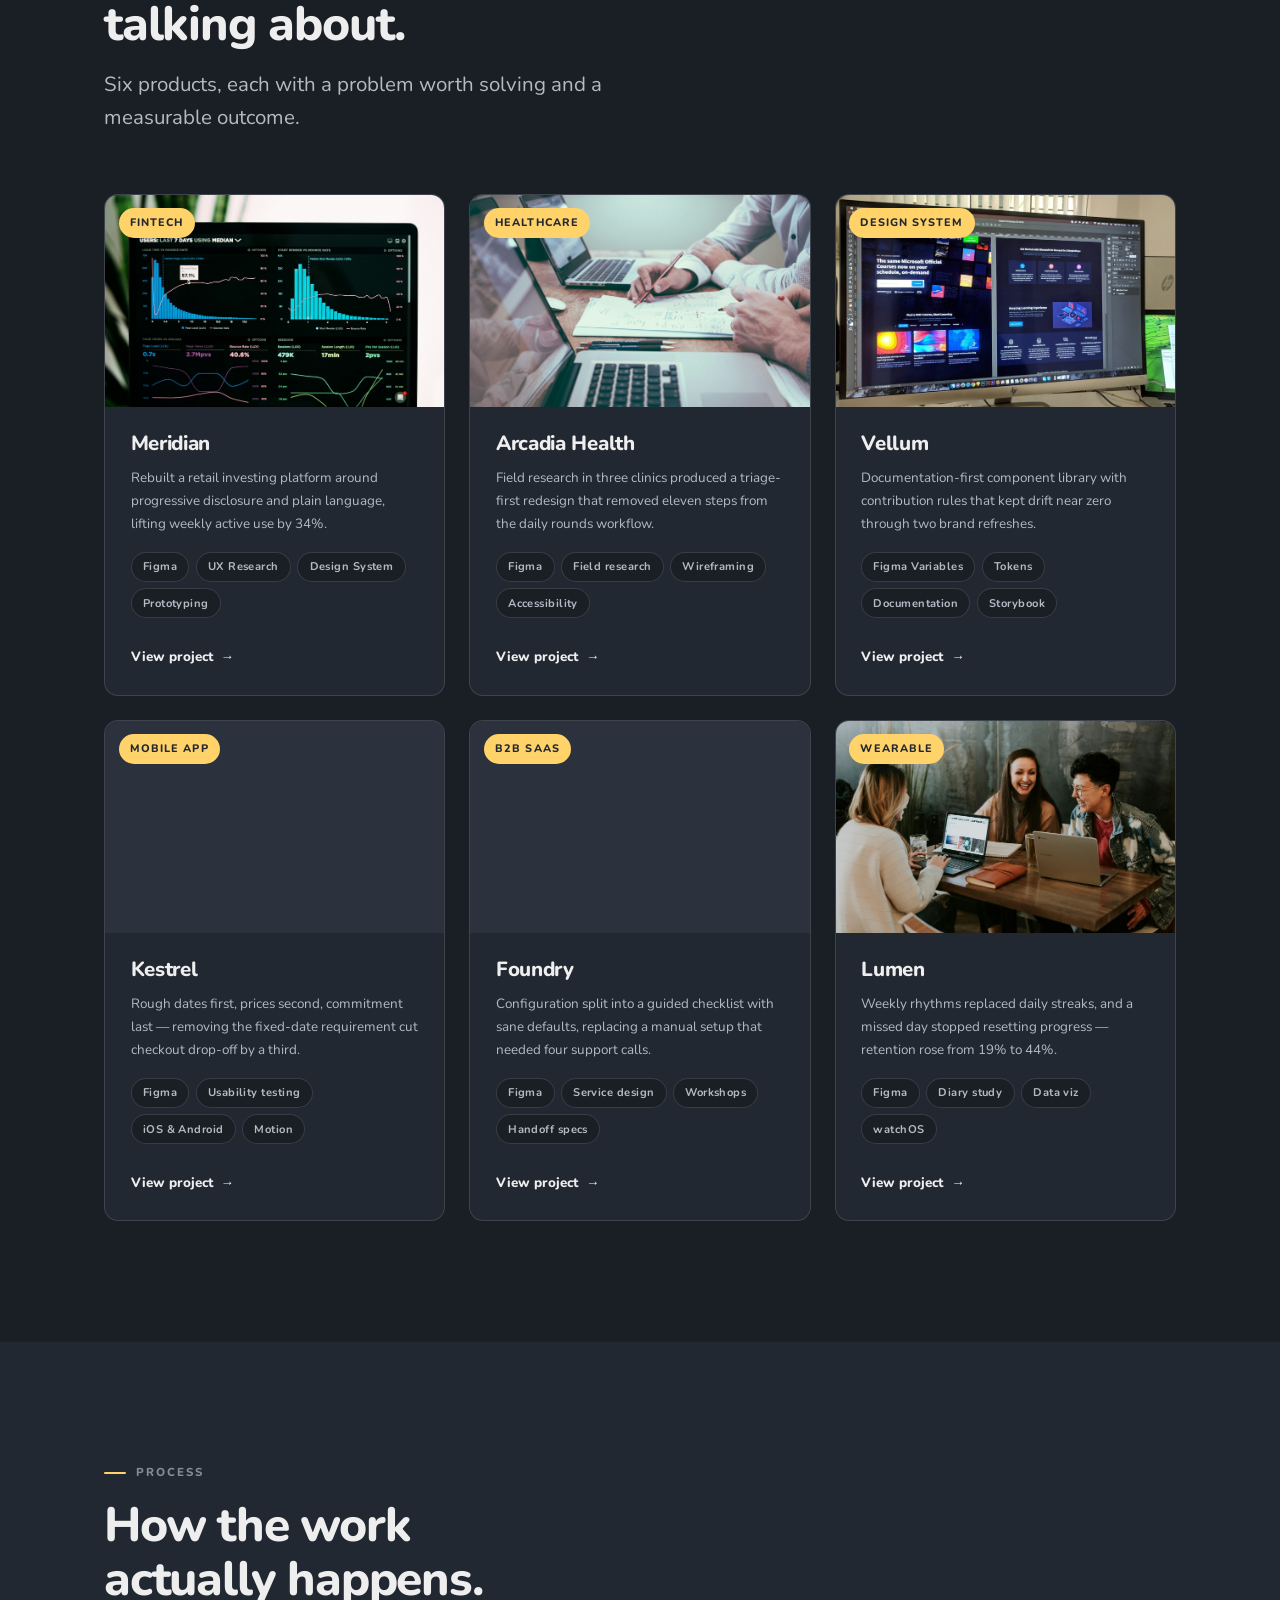
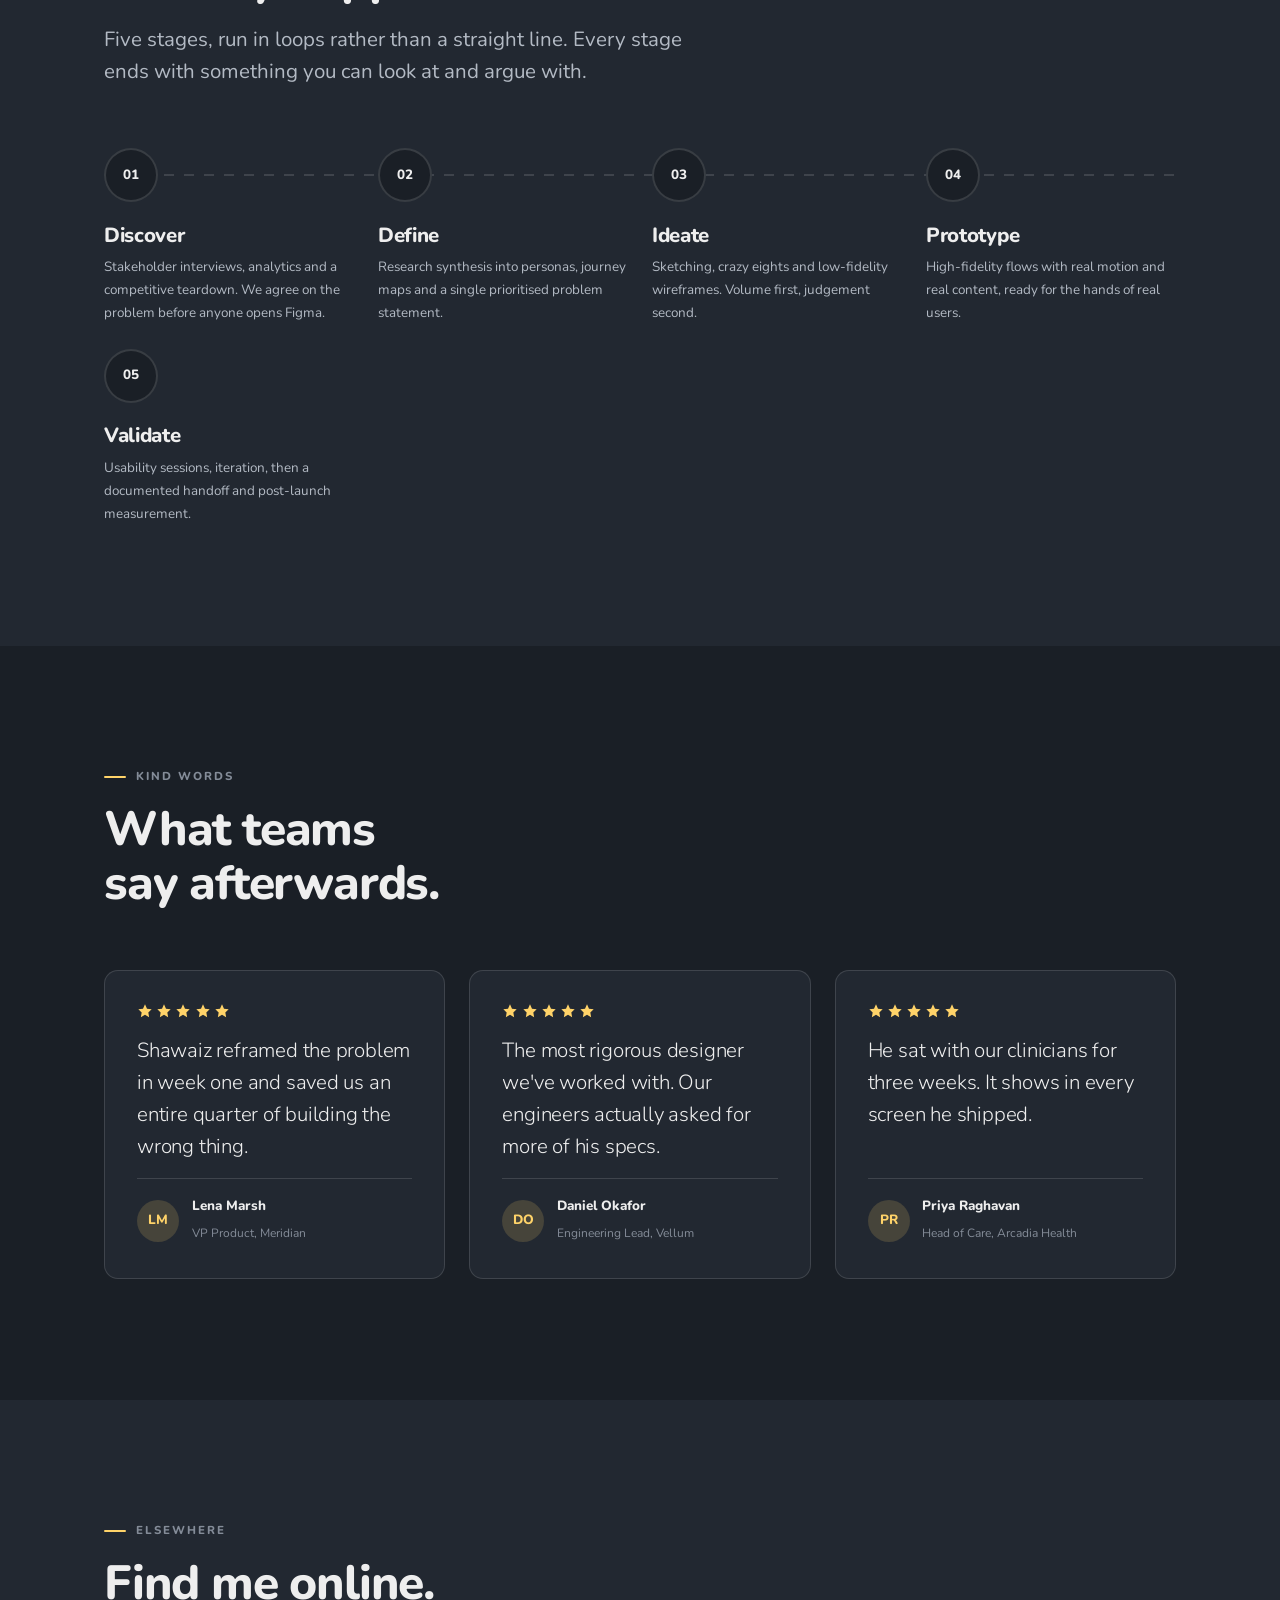
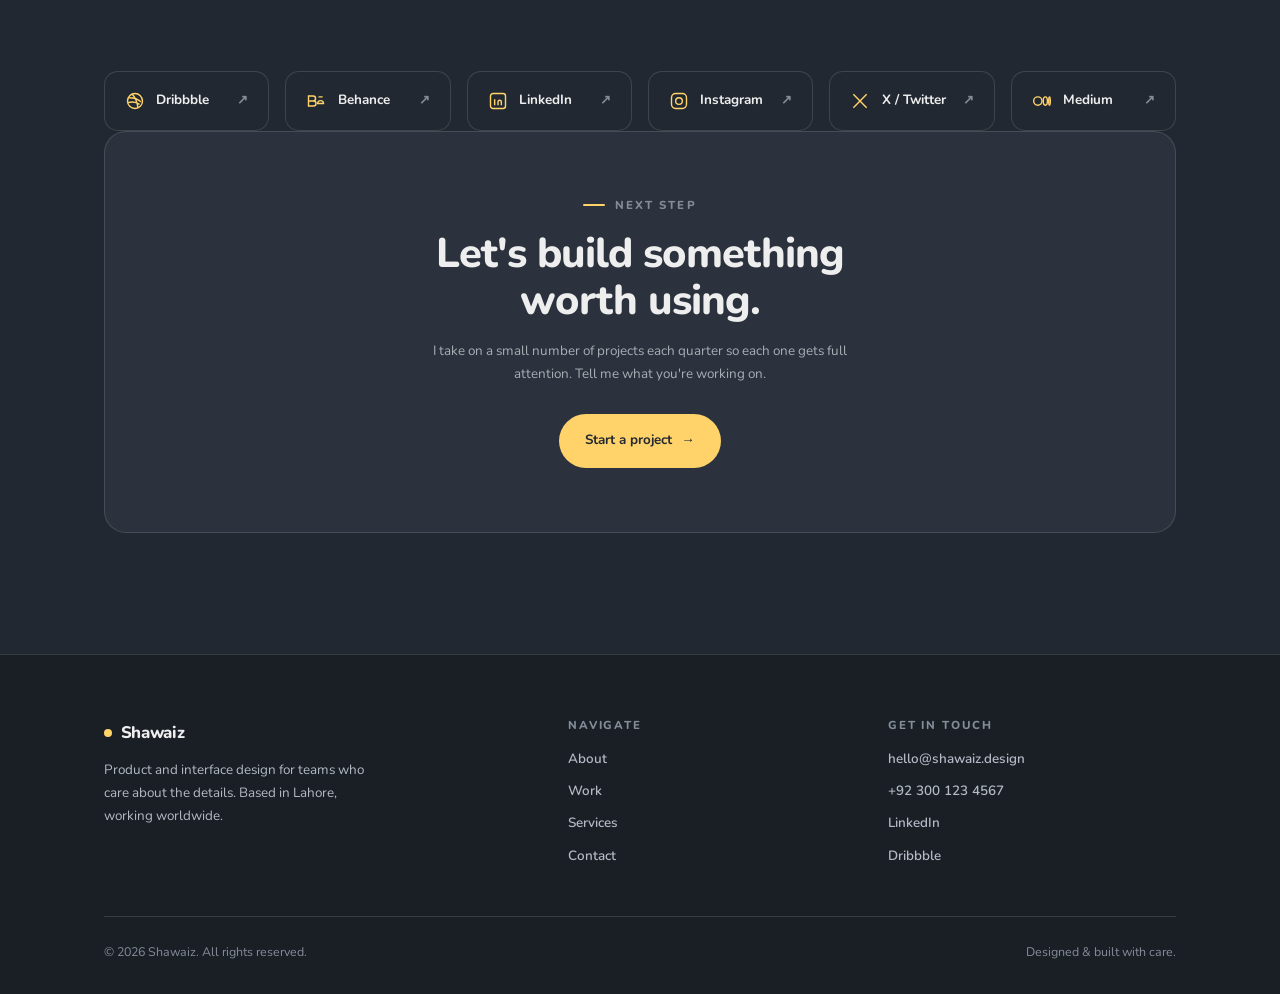
==== commit 13117898: "Refactor HTML structure and improve CSS class naming for better readability and maintainability" ====
--- a/index.html
+++ b/index.html
@@ -317,9 +317,9 @@
         <span>Medium</span><span class="arw">&#8599;</span></a>
     </div>
 
-    <div style="margin-top:var(--sp-7)" data-reveal>
+    <div class="band-wrap" data-reveal>
       <div class="band">
-        <span class="eyebrow" style="color:#a9adb4">Next step</span>
+        <span class="eyebrow">Next step</span>
         <h2>Let's build something worth using.</h2>
         <p>I take on a small number of projects each quarter so each one gets full attention. Tell me what you're working on.</p>
         <a class="btn" href="contact.html">Start a project <span class="arw">&rarr;</span></a>
--- a/styles.css
+++ b/styles.css
@@ -38,7 +38,6 @@
   --ease:cubic-bezier(.22,1,.36,1);
 }
 
-
 /* light theme — only when the visitor asks for it */
 :root[data-theme="light"]{
   --bg:#eeeeee;
@@ -85,9 +84,8 @@
   padding-inline:var(--gutter); box-sizing:border-box;
 }
 .wrap > *{ max-width:100%; }
-.section{ overflow-x:hidden; overflow-x:clip; }   /* clip where supported, hidden for older Safari */
 figure{ margin:0; }            /* UA gives figure a 40px inline margin — never rely on that */
-.section{ padding-block:var(--section-y); }
+.section{ padding-block:var(--section-y); overflow-x:hidden; overflow-x:clip; }
 .section--tint{ background:var(--surface); }
 
 /* ---------- section heads ---------- */
@@ -98,7 +96,6 @@
 .eyebrow::before{ content:""; width:22px; height:2px; border-radius:2px; background:var(--amber); }
 .head{ display:grid; gap:var(--sp-3); max-width:60ch; margin-bottom:clamp(2.5rem,5vw,3.75rem); }
 .head p{ color:var(--ink-2); font-size:var(--t-1); line-height:1.6; }
-.head--center{ margin-inline:auto; justify-items:center; text-align:center; }
 
 /* ---------- buttons ---------- */
 .btn{
@@ -151,26 +148,31 @@
 .nav-toggle{ display:none; }
 @media (max-width:1024px){
   .nav-links{
-    position:fixed; inset:0; z-index:-1;
+    position:fixed; inset:0; z-index:1;   /* above the bar's own background, below its buttons */
     flex-direction:column; justify-content:center; align-items:center;
     gap:var(--sp-4); background:var(--bg);
     font-size:var(--t-2); font-weight:800;
     padding:calc(var(--nav-h) + env(safe-area-inset-top)) var(--gutter) env(safe-area-inset-bottom);
-    opacity:0; visibility:hidden; transform:translateY(-8px);
-    transition:opacity .35s ease, transform .45s var(--ease), visibility 0s linear .45s;
+    opacity:0; visibility:hidden; transform:translateY(-6px);
+    will-change:opacity, transform;
+    transition:opacity .22s ease, transform .28s var(--ease), visibility 0s linear .28s;
   }
   body.menu-open .nav-links{
     opacity:1; visibility:visible; transform:none;
-    transition:opacity .3s ease, transform .45s var(--ease), visibility 0s;
+    transition:opacity .16s ease, transform .2s var(--ease), visibility 0s;
   }
   .nav-links a{ color:var(--ink); padding-block:.5rem; }
+  /* brand and buttons must stay clickable on top of the open overlay */
+  .brand,.nav-actions{ position:relative; z-index:2; }
+  /* while open, the bar matches the overlay instead of floating a blurred strip over it */
+  body.menu-open .nav{ background:var(--bg); -webkit-backdrop-filter:none; backdrop-filter:none; border-bottom-color:transparent; transition:none; }
   .nav-links a::after{ height:3px; }
   .nav-toggle{ display:grid; }
   .ico-close{ display:none; }
   body.menu-open .ico-open{ display:none; }
   body.menu-open .ico-close{ display:block; }
-  /* iOS Safari ignores body{overflow:hidden} — the JS pins the body instead */
-  body.menu-open{ position:fixed; inset-inline:0; width:100%; }
+  /* iOS Safari ignores body{overflow:hidden} — the JS pins the body a frame after opening */
+  body.is-pinned{ position:fixed; inset-inline:0; width:100%; }
 }
 @media (min-width:1025px){ .ico-close{ display:none; } }
 
@@ -347,7 +349,7 @@
 /* ---------- projects ---------- */
 .proj-grid{ display:grid; grid-template-columns:repeat(auto-fit,minmax(min(100%,340px),1fr)); gap:var(--sp-4); }
 .proj{
-  display:flex; flex-direction:column; overflow:hidden;
+  position:relative; display:flex; flex-direction:column; overflow:hidden;
   background:var(--surface); border:1px solid var(--line); border-radius:var(--r-m);
   transition:transform .5s var(--ease), box-shadow .5s var(--ease), border-color .35s;
 }
@@ -373,8 +375,7 @@
 }
 .proj-btn .arw{ transition:transform .4s var(--ease); }
 .proj:hover .proj-btn .arw{ transform:translateX(4px); }
-.proj-btn::before{ content:""; position:absolute; inset:0; }
-.proj{ position:relative; }
+.proj-btn::before{ content:""; position:absolute; inset:0; }   /* whole card is the link target */
 
 /* ---------- process ---------- */
 .process{ position:relative; display:grid; grid-template-columns:repeat(auto-fit,minmax(min(100%,200px),1fr)); gap:var(--sp-4); }
@@ -435,13 +436,12 @@
 }
 .band h2{ max-width:20ch; font-size:clamp(1.5rem,1.1rem + 2vw,2.6rem); }
 .band p{ color:var(--band-mute); max-width:52ch; font-size:var(--t--1); line-height:1.7; }
-.band .btn{ margin-top:var(--sp-2); }
+.band .btn{ margin-top:var(--sp-2); background:var(--amber); color:#222831; }
 @media (max-width:520px){
   .band{ border-radius:var(--r-m); }
   .band h2{ max-width:none; }
   .band .btn{ width:100%; }
 }
-.band .btn{ background:var(--amber); color:#222831; }
 
 /* ---------- forms ---------- */
 .form{ display:grid; gap:var(--sp-4); }
@@ -458,6 +458,7 @@
 /* selects: native chrome replaced with a themed control */
 .field select{
   -webkit-appearance:none; appearance:none;
+  color-scheme:dark;               /* the native popup follows the page theme */
   padding-right:2.75rem; cursor:pointer;
   background-repeat:no-repeat;
   background-position:right 1rem center;
@@ -466,8 +467,6 @@
   background-image:url("data:image/svg+xml,%3Csvg xmlns='http://www.w3.org/2000/svg' width='14' height='9' viewBox='0 0 14 9' fill='none'%3E%3Cpath d='M1 1.5 7 7.5l6-6' stroke='%23b3bac4' stroke-width='1.8' stroke-linecap='round' stroke-linejoin='round'/%3E%3C/svg%3E");
 }
 .field select:hover{ border-color:var(--ink-3); }
-/* the native popup follows the page theme instead of always rendering light */
-.field select{ color-scheme:dark; }
 .field select option{ background:var(--surface); color:var(--ink); padding:.5rem; }
 .field select:invalid,.field select option[value=""]{ color:var(--ink-3); }
 
